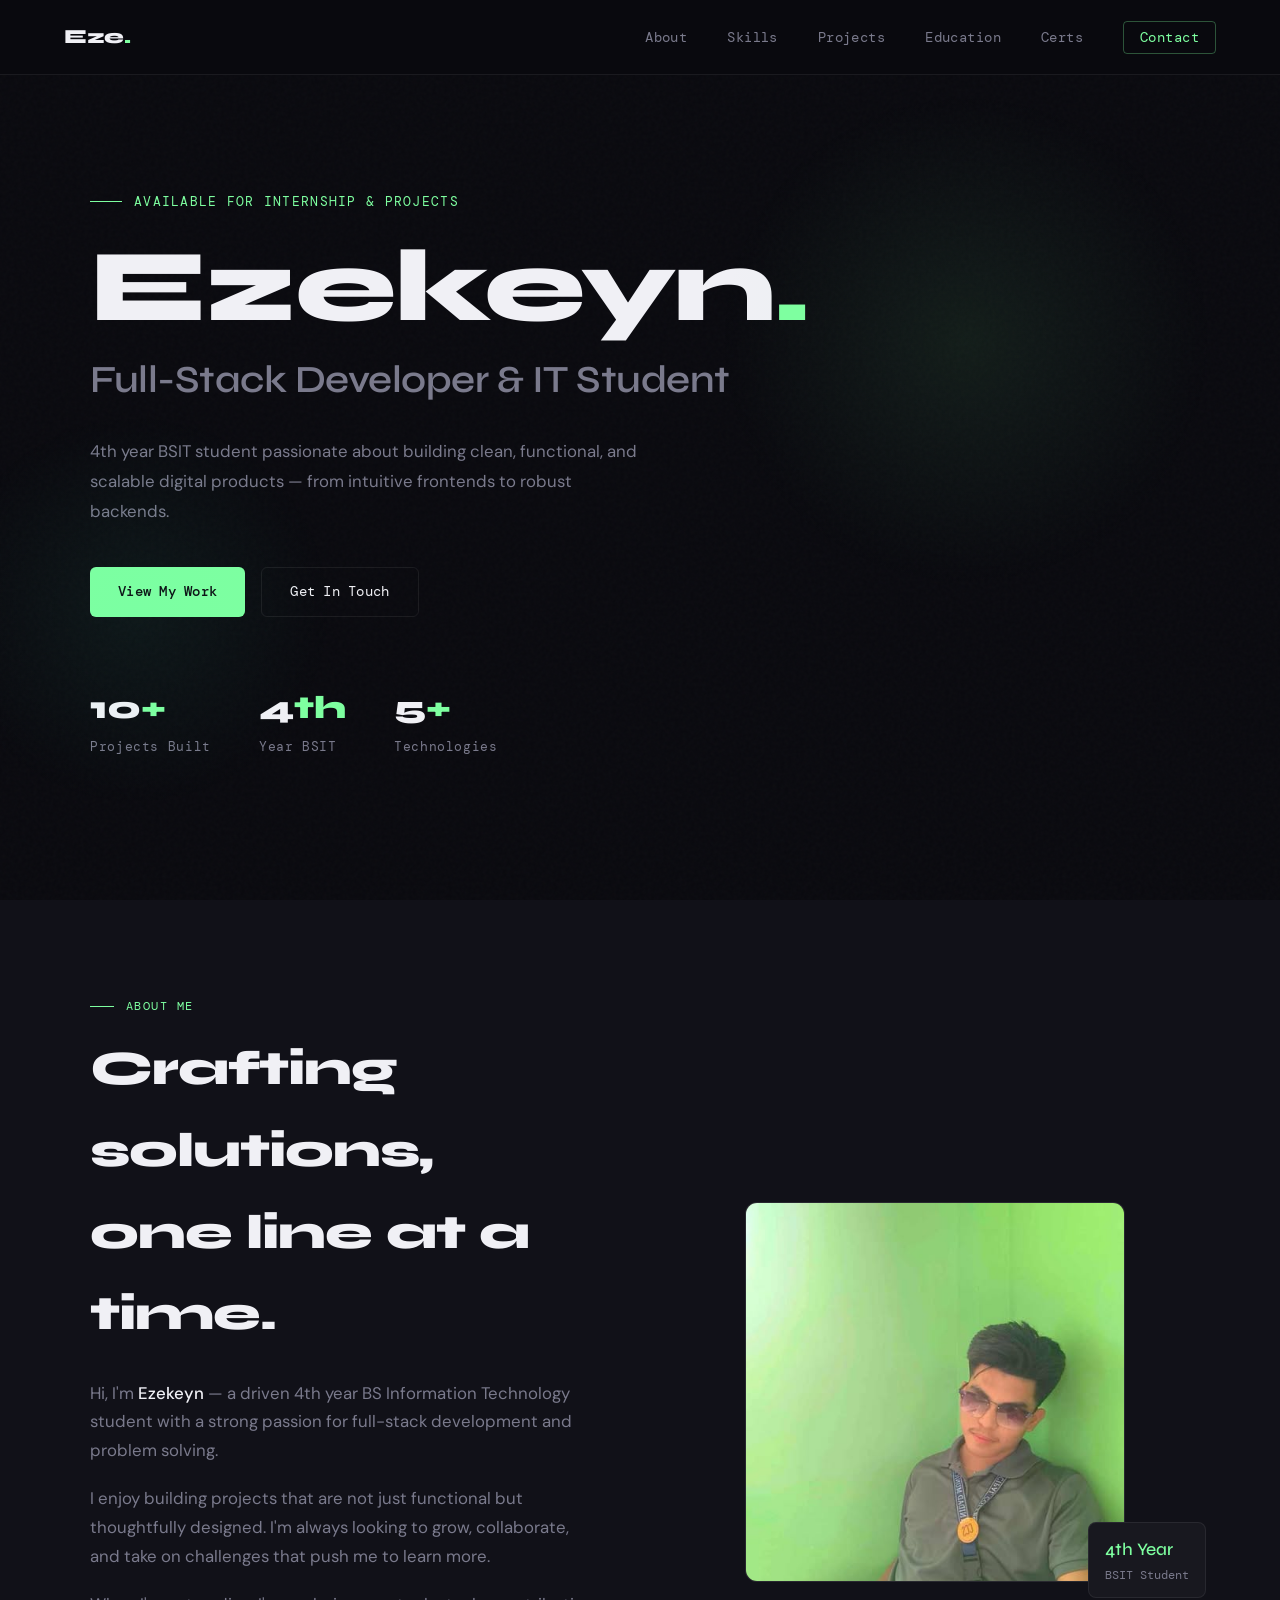
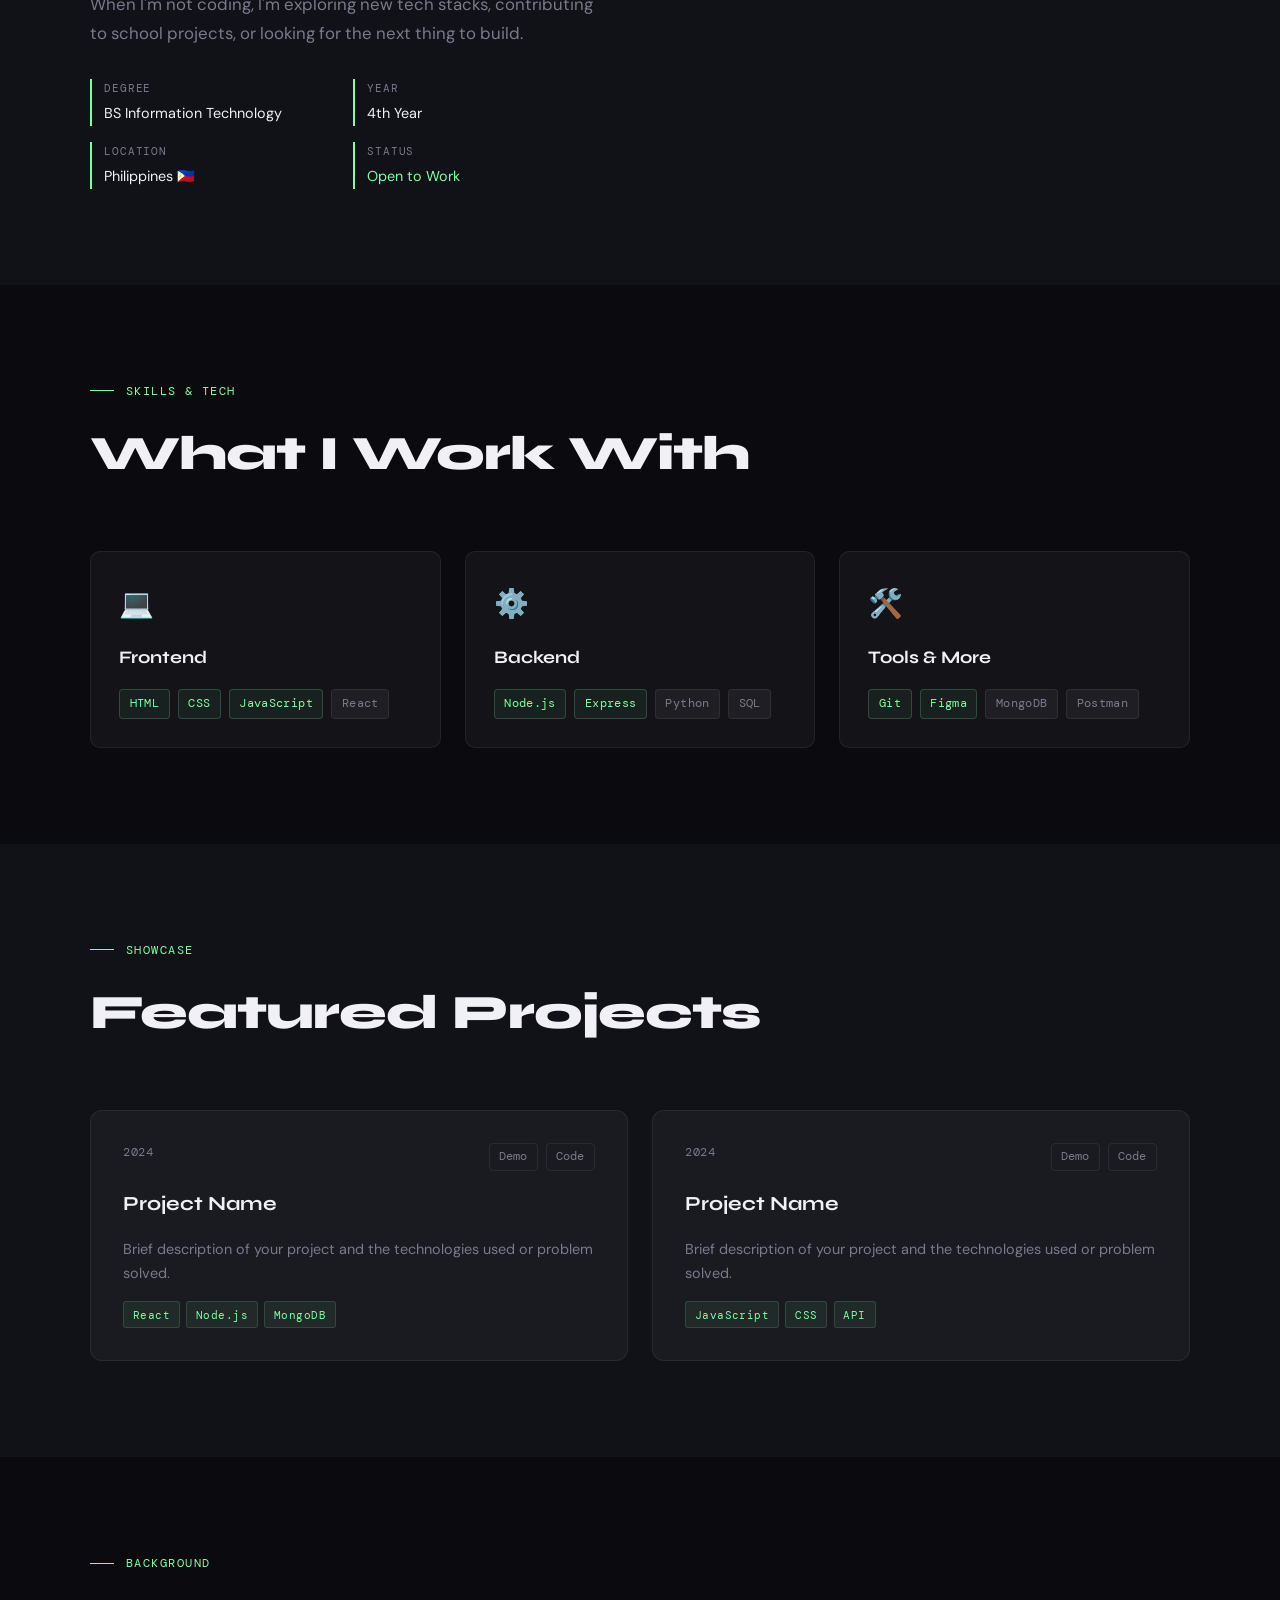
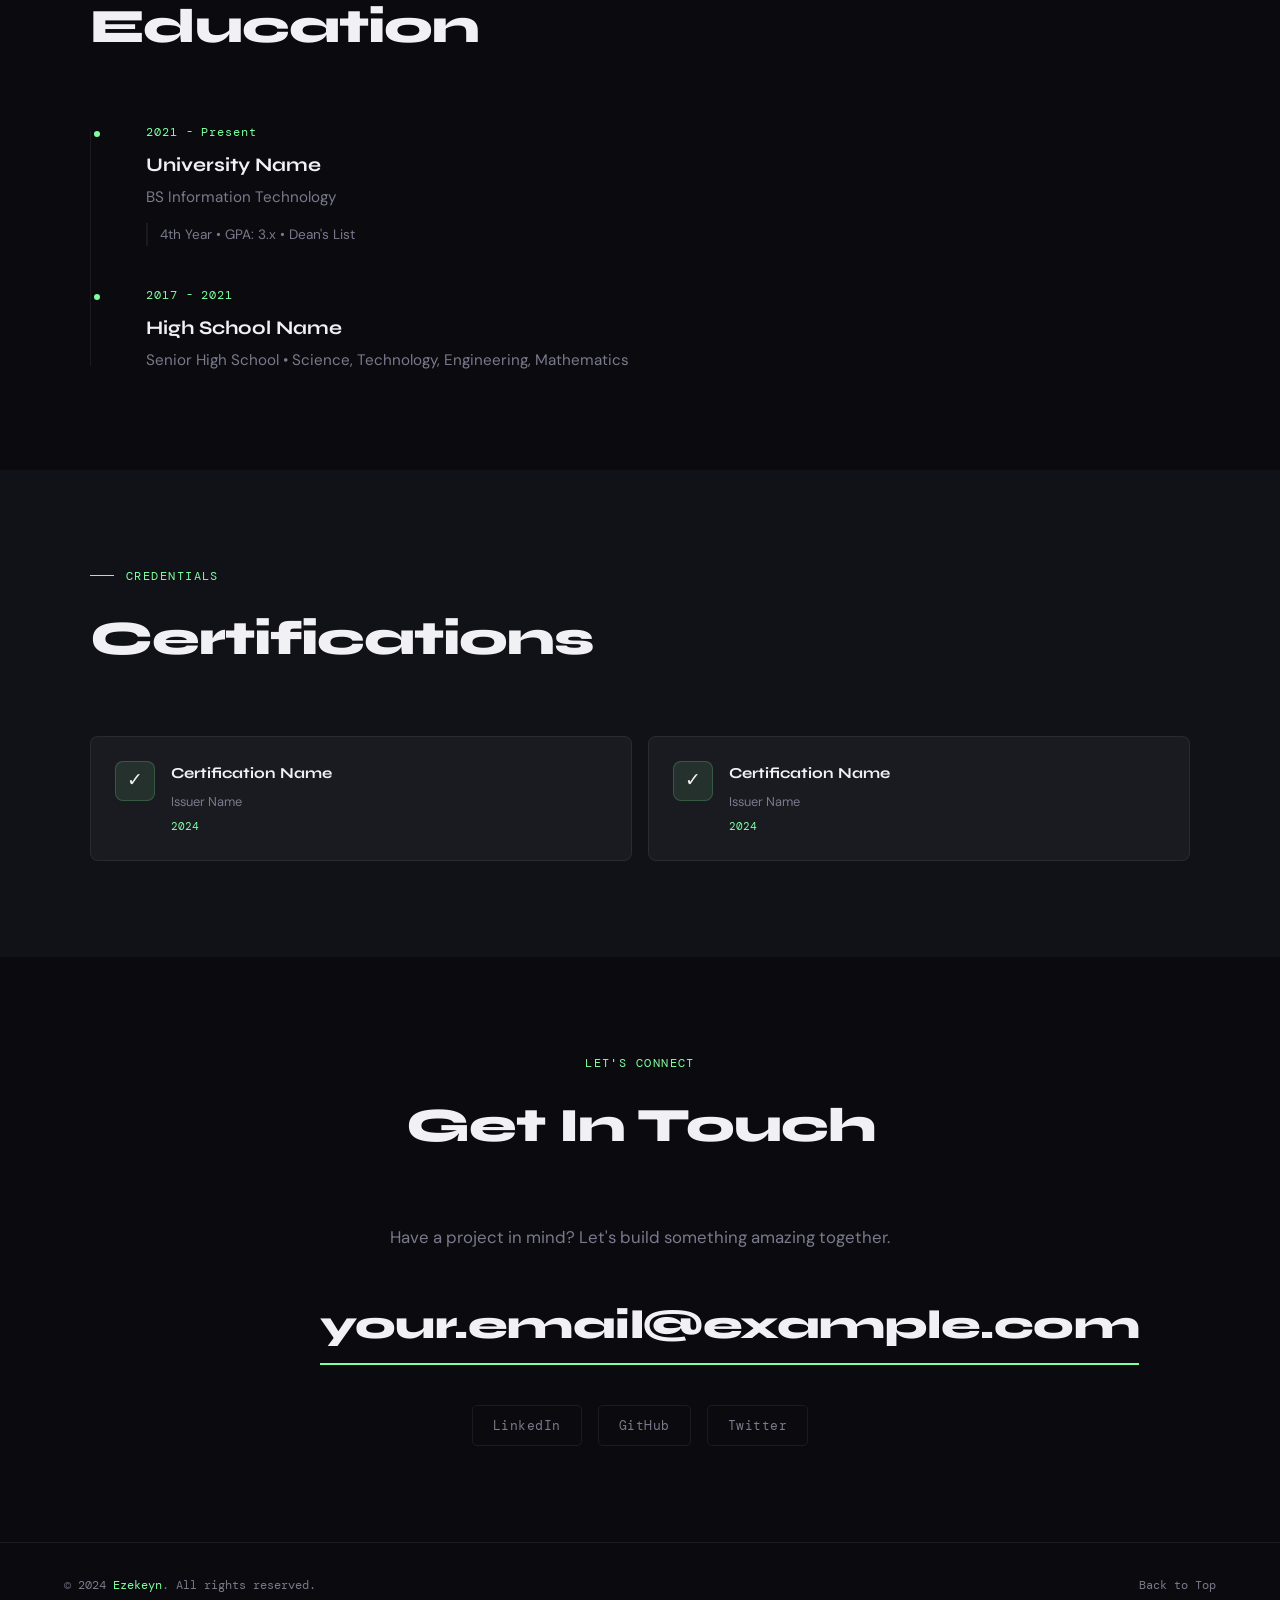
==== index.html @ 3db98e18 "try commit" ====
<!doctype html>
<html lang="en">
  <head>
    <meta charset="UTF-8" />
    <meta name="viewport" content="width=device-width, initial-scale=1.0" />
    <title>Ezekeyn | Full-Stack IT Student</title>
    <link rel="preconnect" href="https://fonts.googleapis.com" />
    <link
      href="https://fonts.googleapis.com/css2?family=Syne:wght@400;600;700;800&family=DM+Mono:wght@300;400;500&family=DM+Sans:wght@300;400;500&display=swap"
      rel="stylesheet"
    />
    <link rel="stylesheet" href="styles.css" />
  </head>
  <body>
    <!-- NAV -->
    <nav>
      <a href="#hero" class="nav-logo">Eze<span>.</span></a>
      <ul class="nav-links">
        <li><a href="#about">About</a></li>
        <li><a href="#skills">Skills</a></li>
        <li><a href="#projects">Projects</a></li>
        <li><a href="#education">Education</a></li>
        <li><a href="#certifications">Certs</a></li>
        <li><a href="#contact" class="nav-cta">Contact</a></li>
      </ul>
    </nav>

    <!-- HERO -->
    <section id="hero">
      <div class="hero-glow"></div>
      <div class="hero-glow2"></div>
      <div class="hero-inner">
        <div class="hero-tag">Available for Internship &amp; Projects</div>
        <h1 class="hero-name">Ezekeyn<span class="accent">.</span></h1>
        <div class="hero-title">Full-Stack Developer &amp; IT Student</div>
        <p class="hero-desc">
          4th year BSIT student passionate about building clean, functional, and
          scalable digital products — from intuitive frontends to robust
          backends.
        </p>
        <div class="hero-btns">
          <a href="#projects" class="btn-primary">View My Work</a>
          <a href="#contact" class="btn-secondary">Get In Touch</a>
        </div>
        <div class="hero-stats">
          <div class="stat-item">
            <div class="stat-num">10<span>+</span></div>
            <div class="stat-label">Projects Built</div>
          </div>
          <div class="stat-item">
            <div class="stat-num">4<span>th</span></div>
            <div class="stat-label">Year BSIT</div>
          </div>
          <div class="stat-item">
            <div class="stat-num">5<span>+</span></div>
            <div class="stat-label">Technologies</div>
          </div>
        </div>
      </div>
    </section>

    <!-- ABOUT -->
    <section id="about">
      <div class="section-inner">
        <div class="about-grid">
          <div class="about-text reveal">
            <div class="section-label">About Me</div>
            <h2 class="section-title" style="margin-bottom: 1.5rem">
              Crafting solutions,<br />one line at a time.
            </h2>
            <p>
              Hi, I'm <strong>Ezekeyn</strong> — a driven 4th year BS
              Information Technology student with a strong passion for
              full-stack development and problem solving.
            </p>
            <p>
              I enjoy building projects that are not just functional but
              thoughtfully designed. I'm always looking to grow, collaborate,
              and take on challenges that push me to learn more.
            </p>
            <p>
              When I'm not coding, I'm exploring new tech stacks, contributing
              to school projects, or looking for the next thing to build.
            </p>
            <div class="about-details">
              <div class="detail-item">
                <div class="detail-label">Degree</div>
                <div class="detail-val">BS Information Technology</div>
              </div>
              <div class="detail-item">
                <div class="detail-label">Year</div>
                <div class="detail-val">4th Year</div>
              </div>
              <div class="detail-item">
                <div class="detail-label">Location</div>
                <div class="detail-val">Philippines 🇵🇭</div>
              </div>
              <div class="detail-item">
                <div class="detail-label">Status</div>
                <div class="detail-val" style="color: var(--accent)">
                  Open to Work
                </div>
              </div>
            </div>
          </div>
          <div
            class="about-img-wrap reveal"
            style="display: flex; justify-content: center; position: relative"
          >
            <img
              src="lawis.jpg"
              data-hover="eze.jpg"
              alt="Ezekeyn - Full-Stack Developer"
              class="about-avatar"
            />
            <div class="about-badge">
              <span>4th Year</span>
              BSIT Student
            </div>
          </div>
        </div>
      </div>
    </section>

    <!-- SKILLS -->
    <section id="skills">
      <div class="section-inner">
        <div class="section-label">Skills &amp; Tech</div>
        <h2 class="section-title">What I Work With</h2>
        <div class="skills-grid">
          <div class="skill-card reveal">
            <div class="skill-card-icon">💻</div>
            <div class="skill-card-title">Frontend</div>
            <div class="skill-tags">
              <span class="skill-tag accent">HTML</span>
              <span class="skill-tag accent">CSS</span>
              <span class="skill-tag accent">JavaScript</span>
              <span class="skill-tag">React</span>
            </div>
          </div>
          <div class="skill-card reveal">
            <div class="skill-card-icon">⚙️</div>
            <div class="skill-card-title">Backend</div>
            <div class="skill-tags">
              <span class="skill-tag accent">Node.js</span>
              <span class="skill-tag accent">Express</span>
              <span class="skill-tag">Python</span>
              <span class="skill-tag">SQL</span>
            </div>
          </div>
          <div class="skill-card reveal">
            <div class="skill-card-icon">🛠️</div>
            <div class="skill-card-title">Tools &amp; More</div>
            <div class="skill-tags">
              <span class="skill-tag accent">Git</span>
              <span class="skill-tag accent">Figma</span>
              <span class="skill-tag">MongoDB</span>
              <span class="skill-tag">Postman</span>
            </div>
          </div>
        </div>
      </div>
    </section>

    <!-- PROJECTS -->
    <section id="projects">
      <div class="section-inner">
        <div class="section-label">Showcase</div>
        <h2 class="section-title">Featured Projects</h2>
        <div class="projects-grid">
          <div class="project-card reveal">
            <div class="project-meta">
              <div class="project-year">2024</div>
              <div class="project-links">
                <a href="#" class="project-link">Demo</a>
                <a href="#" class="project-link">Code</a>
              </div>
            </div>
            <div class="project-title">Project Name</div>
            <div class="project-desc">
              Brief description of your project and the technologies used or
              problem solved.
            </div>
            <div class="project-stack">
              <span class="stack-tag">React</span>
              <span class="stack-tag">Node.js</span>
              <span class="stack-tag">MongoDB</span>
            </div>
          </div>
          <div class="project-card reveal">
            <div class="project-meta">
              <div class="project-year">2024</div>
              <div class="project-links">
                <a href="#" class="project-link">Demo</a>
                <a href="#" class="project-link">Code</a>
              </div>
            </div>
            <div class="project-title">Project Name</div>
            <div class="project-desc">
              Brief description of your project and the technologies used or
              problem solved.
            </div>
            <div class="project-stack">
              <span class="stack-tag">JavaScript</span>
              <span class="stack-tag">CSS</span>
              <span class="stack-tag">API</span>
            </div>
          </div>
        </div>
      </div>
    </section>

    <!-- EDUCATION -->
    <section id="education">
      <div class="section-inner">
        <div class="section-label">Background</div>
        <h2 class="section-title">Education</h2>
        <div class="edu-timeline">
          <div class="edu-item reveal">
            <div class="edu-dot"></div>
            <div class="edu-year">2021 - Present</div>
            <div class="edu-school">University Name</div>
            <div class="edu-degree">BS Information Technology</div>
            <div class="edu-note">4th Year • GPA: 3.x • Dean's List</div>
          </div>
          <div class="edu-item reveal">
            <div class="edu-dot"></div>
            <div class="edu-year">2017 - 2021</div>
            <div class="edu-school">High School Name</div>
            <div class="edu-degree">
              Senior High School • Science, Technology, Engineering, Mathematics
            </div>
          </div>
        </div>
      </div>
    </section>

    <!-- CERTIFICATIONS -->
    <section id="certifications">
      <div class="section-inner">
        <div class="section-label">Credentials</div>
        <h2 class="section-title">Certifications</h2>
        <div class="certs-grid">
          <div class="cert-card reveal">
            <div class="cert-icon">✓</div>
            <div class="cert-info">
              <div class="cert-name">Certification Name</div>
              <div class="cert-issuer">Issuer Name</div>
              <div class="cert-date">2024</div>
            </div>
          </div>
          <div class="cert-card reveal">
            <div class="cert-icon">✓</div>
            <div class="cert-info">
              <div class="cert-name">Certification Name</div>
              <div class="cert-issuer">Issuer Name</div>
              <div class="cert-date">2024</div>
            </div>
          </div>
        </div>
      </div>
    </section>

    <!-- CONTACT -->
    <section id="contact">
      <div class="contact-inner">
        <div class="section-label">Let's Connect</div>
        <h2 class="section-title">Get In Touch</h2>
        <p class="contact-tagline">
          Have a project in mind? Let's build something amazing together.
        </p>
        <a href="mailto:your.email@example.com" class="contact-email"
          >your.email@example.com</a
        >
        <div class="social-links">
          <a href="#" class="social-link">LinkedIn</a>
          <a href="#" class="social-link">GitHub</a>
          <a href="#" class="social-link">Twitter</a>
        </div>
      </div>
    </section>

    <!-- FOOTER -->
    <footer>
      <div class="footer-copy">
        © 2024 <span>Ezekeyn</span>. All rights reserved.
      </div>
      <a href="#hero" class="back-top">Back to Top</a>
    </footer>

    <script src="script.js"></script>
  </body>
</html>
---- styles.css ----
*,
*::before,
*::after {
  box-sizing: border-box;
  margin: 0;
  padding: 0;
}

:root {
  --bg: #0a0a0f;
  --bg2: #111118;
  --bg3: #18181f;
  --accent: #7effa0;
  --accent2: #4dffc3;
  --text: #f0f0f5;
  --muted: #7a7a8c;
  --border: rgba(255, 255, 255, 0.07);
  --card: rgba(255, 255, 255, 0.04);
  --font-head: "Syne", sans-serif;
  --font-body: "DM Sans", sans-serif;
  --font-mono: "DM Mono", monospace;
}

html {
  scroll-behavior: smooth;
}

body {
  background: var(--bg);
  color: var(--text);
  font-family: var(--font-body);
  font-size: 16px;
  line-height: 1.7;
  overflow-x: hidden;
}

/* ── NOISE OVERLAY ── */
body::before {
  content: "";
  position: fixed;
  inset: 0;
  background-image: url("data:image/svg+xml,%3Csvg viewBox='0 0 256 256' xmlns='http://www.w3.org/2000/svg'%3E%3Cfilter id='n'%3E%3CfeTurbulence type='fractalNoise' baseFrequency='0.9' numOctaves='4' stitchTiles='stitch'/%3E%3C/filter%3E%3Crect width='100%25' height='100%25' filter='url(%23n)' opacity='1'/%3E%3C/svg%3E");
  opacity: 0.025;
  pointer-events: none;
  z-index: 0;
}

/* ── NAV ── */
nav {
  position: fixed;
  top: 0;
  left: 0;
  right: 0;
  z-index: 100;
  display: flex;
  justify-content: space-between;
  align-items: center;
  padding: 1.25rem 4rem;
  background: rgba(10, 10, 15, 0.85);
  backdrop-filter: blur(16px);
  border-bottom: 1px solid var(--border);
}

.nav-logo {
  font-family: var(--font-head);
  font-size: 1.25rem;
  font-weight: 800;
  letter-spacing: -0.5px;
  color: var(--text);
  text-decoration: none;
}

.nav-logo span {
  color: var(--accent);
}

.nav-links {
  display: flex;
  gap: 2.5rem;
  list-style: none;
}

.nav-links a {
  color: var(--muted);
  text-decoration: none;
  font-size: 0.875rem;
  font-family: var(--font-mono);
  letter-spacing: 0.03em;
  transition: color 0.2s;
}

.nav-links a:hover {
  color: var(--accent);
}

.nav-cta {
  font-family: var(--font-mono);
  font-size: 0.8rem;
  color: var(--accent) !important;
  border: 1px solid rgba(126, 255, 160, 0.3);
  padding: 0.4rem 1rem;
  border-radius: 4px;
  transition:
    background 0.2s,
    color 0.2s !important;
}

.nav-cta:hover {
  background: rgba(126, 255, 160, 0.1) !important;
  color: var(--accent) !important;
}

/* ── HERO ── */
#hero {
  min-height: 100vh;
  display: flex;
  align-items: center;
  padding: 7rem 4rem 4rem;
  position: relative;
}

.hero-glow {
  position: absolute;
  top: 10%;
  right: 5%;
  width: 500px;
  height: 500px;
  background: radial-gradient(
    circle,
    rgba(126, 255, 160, 0.08) 0%,
    transparent 70%
  );
  pointer-events: none;
}

.hero-glow2 {
  position: absolute;
  bottom: 10%;
  left: -5%;
  width: 400px;
  height: 400px;
  background: radial-gradient(
    circle,
    rgba(77, 255, 195, 0.06) 0%,
    transparent 70%
  );
  pointer-events: none;
}

.hero-inner {
  max-width: 1100px;
  margin: 0 auto;
  width: 100%;
}

.hero-tag {
  font-family: var(--font-mono);
  font-size: 0.8rem;
  color: var(--accent);
  letter-spacing: 0.1em;
  text-transform: uppercase;
  margin-bottom: 1.5rem;
  display: flex;
  align-items: center;
  gap: 0.75rem;
}

.hero-tag::before {
  content: "";
  display: inline-block;
  width: 32px;
  height: 1px;
  background: var(--accent);
}

.hero-name {
  font-family: var(--font-head);
  font-size: clamp(3.5rem, 8vw, 7rem);
  font-weight: 800;
  line-height: 1;
  letter-spacing: -2px;
  margin-bottom: 0.5rem;
  color: var(--text);
}

.hero-name .accent {
  color: var(--accent);
}

.hero-title {
  font-family: var(--font-head);
  font-size: clamp(1.5rem, 3vw, 2.5rem);
  font-weight: 600;
  color: var(--muted);
  letter-spacing: -0.5px;
  margin-bottom: 1.5rem;
}

.hero-desc {
  max-width: 560px;
  color: var(--muted);
  font-size: 1.05rem;
  margin-bottom: 2.5rem;
  line-height: 1.8;
}

.hero-btns {
  display: flex;
  gap: 1rem;
  flex-wrap: wrap;
}

.btn-primary {
  display: inline-flex;
  align-items: center;
  gap: 0.5rem;
  background: var(--accent);
  color: #0a0a0f;
  padding: 0.8rem 1.75rem;
  border-radius: 6px;
  font-family: var(--font-mono);
  font-size: 0.85rem;
  font-weight: 500;
  text-decoration: none;
  letter-spacing: 0.02em;
  transition:
    opacity 0.2s,
    transform 0.2s;
  cursor: pointer;
  border: none;
}

.btn-primary:hover {
  opacity: 0.85;
  transform: translateY(-2px);
}

.btn-secondary {
  display: inline-flex;
  align-items: center;
  gap: 0.5rem;
  background: transparent;
  color: var(--text);
  padding: 0.8rem 1.75rem;
  border-radius: 6px;
  border: 1px solid var(--border);
  font-family: var(--font-mono);
  font-size: 0.85rem;
  text-decoration: none;
  letter-spacing: 0.02em;
  transition:
    border-color 0.2s,
    transform 0.2s;
  cursor: pointer;
}

.btn-secondary:hover {
  border-color: rgba(255, 255, 255, 0.2);
  transform: translateY(-2px);
}

.hero-stats {
  margin-top: 4rem;
  display: flex;
  gap: 3rem;
  flex-wrap: wrap;
}

.stat-item {
}

.stat-num {
  font-family: var(--font-head);
  font-size: 2rem;
  font-weight: 800;
  color: var(--text);
}

.stat-num span {
  color: var(--accent);
}

.stat-label {
  font-size: 0.8rem;
  color: var(--muted);
  font-family: var(--font-mono);
  letter-spacing: 0.05em;
}

/* ── SECTION COMMONS ── */
section {
  padding: 6rem 4rem;
  position: relative;
  z-index: 1;
}

.section-inner {
  max-width: 1100px;
  margin: 0 auto;
}

.section-label {
  font-family: var(--font-mono);
  font-size: 0.75rem;
  color: var(--accent);
  letter-spacing: 0.12em;
  text-transform: uppercase;
  margin-bottom: 0.75rem;
  display: flex;
  align-items: center;
  gap: 0.75rem;
}

.section-label::before {
  content: "";
  width: 24px;
  height: 1px;
  background: var(--accent);
}

.section-title {
  font-family: var(--font-head);
  font-size: clamp(2rem, 4vw, 3rem);
  font-weight: 800;
  letter-spacing: -1px;
  margin-bottom: 3.5rem;
  color: var(--text);
}

/* ── ABOUT ── */
#about {
  background: var(--bg2);
}

.about-grid {
  display: grid;
  grid-template-columns: 1fr 1fr;
  gap: 5rem;
  align-items: center;
}

.about-text p {
  color: var(--muted);
  margin-bottom: 1.25rem;
  font-size: 1.05rem;
}

.about-text p strong {
  color: var(--text);
  font-weight: 500;
}

.about-details {
  display: grid;
  grid-template-columns: 1fr 1fr;
  gap: 1rem;
  margin-top: 2rem;
}

.detail-item {
  border-left: 2px solid var(--accent);
  padding-left: 0.75rem;
}

.detail-label {
  font-family: var(--font-mono);
  font-size: 0.7rem;
  color: var(--muted);
  letter-spacing: 0.08em;
  text-transform: uppercase;
}

.detail-val {
  font-size: 0.9rem;
  color: var(--text);
  margin-top: 0.2rem;
}

.about-img-wrap {
  position: relative;
}

.about-avatar {
  width: 100%;
  max-width: 380px;
  aspect-ratio: 1;
  border-radius: 12px;
  background: var(--bg3);
  border: 1px solid var(--border);
  display: flex;
  align-items: center;
  justify-content: center;
  font-family: var(--font-head);
  font-size: 6rem;
  font-weight: 800;
  color: var(--accent);
  position: relative;
  overflow: hidden;
  object-fit: cover;
  cursor: pointer;
  transition:
    transform 0.3s ease,
    filter 0.3s ease;
}

.about-avatar:hover {
  transform: scale(1.02);
  filter: brightness(1.05);
}

.about-avatar::before {
  content: "";
  position: absolute;
  inset: 0;
  background: linear-gradient(
    135deg,
    rgba(126, 255, 160, 0.07) 0%,
    transparent 60%
  );
  pointer-events: none;
}

.about-badge {
  position: absolute;
  bottom: -1rem;
  right: -1rem;
  background: var(--bg3);
  border: 1px solid var(--border);
  border-radius: 8px;
  padding: 0.75rem 1rem;
  font-family: var(--font-mono);
  font-size: 0.75rem;
  color: var(--muted);
}

.about-badge span {
  display: block;
  font-size: 1.1rem;
  font-weight: 500;
  color: var(--accent);
  font-family: var(--font-head);
}

/* ── SKILLS ── */
#skills {
  background: var(--bg);
}

.skills-grid {
  display: grid;
  grid-template-columns: repeat(auto-fit, minmax(280px, 1fr));
  gap: 1.5rem;
}

.skill-card {
  background: var(--card);
  border: 1px solid var(--border);
  border-radius: 10px;
  padding: 1.75rem;
  transition:
    border-color 0.25s,
    transform 0.25s;
}

.skill-card:hover {
  border-color: rgba(126, 255, 160, 0.25);
  transform: translateY(-4px);
}

.skill-card-icon {
  font-size: 1.75rem;
  margin-bottom: 1rem;
}

.skill-card-title {
  font-family: var(--font-head);
  font-size: 1.1rem;
  font-weight: 700;
  color: var(--text);
  margin-bottom: 1rem;
}

.skill-tags {
  display: flex;
  flex-wrap: wrap;
  gap: 0.5rem;
}

.skill-tag {
  font-family: var(--font-mono);
  font-size: 0.72rem;
  color: var(--muted);
  background: rgba(255, 255, 255, 0.05);
  border: 1px solid var(--border);
  padding: 0.25rem 0.6rem;
  border-radius: 4px;
  letter-spacing: 0.03em;
}

.skill-tag.accent {
  color: var(--accent);
  border-color: rgba(126, 255, 160, 0.2);
  background: rgba(126, 255, 160, 0.06);
}

/* ── PROJECTS ── */
#projects {
  background: var(--bg2);
}

.projects-grid {
  display: grid;
  grid-template-columns: repeat(auto-fit, minmax(320px, 1fr));
  gap: 1.5rem;
}

.project-card {
  background: var(--card);
  border: 1px solid var(--border);
  border-radius: 12px;
  padding: 2rem;
  display: flex;
  flex-direction: column;
  gap: 1rem;
  transition:
    border-color 0.25s,
    transform 0.25s;
  position: relative;
  overflow: hidden;
}

.project-card::before {
  content: "";
  position: absolute;
  top: 0;
  left: 0;
  right: 0;
  height: 2px;
  background: linear-gradient(90deg, var(--accent), var(--accent2));
  transform: scaleX(0);
  transform-origin: left;
  transition: transform 0.3s;
}

.project-card:hover::before {
  transform: scaleX(1);
}

.project-card:hover {
  border-color: rgba(126, 255, 160, 0.2);
  transform: translateY(-4px);
}

.project-meta {
  display: flex;
  justify-content: space-between;
  align-items: flex-start;
  flex-wrap: wrap;
  gap: 1rem;
}

.project-year {
  font-family: var(--font-mono);
  font-size: 0.72rem;
  color: var(--muted);
  letter-spacing: 0.06em;
}

.project-links {
  display: flex;
  gap: 0.5rem;
  flex-wrap: wrap;
}

.project-link {
  font-family: var(--font-mono);
  font-size: 0.72rem;
  color: var(--muted);
  text-decoration: none;
  border: 1px solid var(--border);
  padding: 0.2rem 0.6rem;
  border-radius: 4px;
  transition:
    color 0.2s,
    border-color 0.2s;
}

.project-link:hover {
  color: var(--accent);
  border-color: rgba(126, 255, 160, 0.3);
}

.project-title {
  font-family: var(--font-head);
  font-size: 1.25rem;
  font-weight: 700;
  color: var(--text);
}

.project-desc {
  font-size: 0.9rem;
  color: var(--muted);
  line-height: 1.7;
  flex: 1;
}

.project-stack {
  display: flex;
  flex-wrap: wrap;
  gap: 0.4rem;
}

.stack-tag {
  font-family: var(--font-mono);
  font-size: 0.68rem;
  color: var(--accent);
  background: rgba(126, 255, 160, 0.07);
  border: 1px solid rgba(126, 255, 160, 0.15);
  padding: 0.2rem 0.55rem;
  border-radius: 3px;
  letter-spacing: 0.04em;
}

/* ── EDUCATION ── */
#education {
  background: var(--bg);
}

.edu-timeline {
  display: flex;
  flex-direction: column;
  gap: 0;
  position: relative;
  padding-left: 2rem;
}

.edu-timeline::before {
  content: "";
  position: absolute;
  left: 0;
  top: 8px;
  bottom: 8px;
  width: 1px;
  background: var(--border);
}

.edu-item {
  position: relative;
  padding-bottom: 2.5rem;
  padding-left: 1.5rem;
}

.edu-item:last-child {
  padding-bottom: 0;
}

.edu-dot {
  position: absolute;
  left: -1.85rem;
  top: 6px;
  width: 10px;
  height: 10px;
  border-radius: 50%;
  background: var(--accent);
  border: 2px solid var(--bg);
}

.edu-dot.muted {
  background: var(--muted);
}

.edu-year {
  font-family: var(--font-mono);
  font-size: 0.72rem;
  color: var(--accent);
  letter-spacing: 0.08em;
  margin-bottom: 0.4rem;
}

.edu-school {
  font-family: var(--font-head);
  font-size: 1.2rem;
  font-weight: 700;
  color: var(--text);
}

.edu-degree {
  font-size: 0.95rem;
  color: var(--muted);
  margin-top: 0.2rem;
}

.edu-note {
  margin-top: 0.75rem;
  font-size: 0.85rem;
  color: var(--muted);
  border-left: 2px solid var(--border);
  padding-left: 0.75rem;
}

/* ── CERTIFICATIONS ── */
#certifications {
  background: var(--bg2);
}

.certs-grid {
  display: grid;
  grid-template-columns: repeat(auto-fit, minmax(260px, 1fr));
  gap: 1rem;
}

.cert-card {
  background: var(--card);
  border: 1px solid var(--border);
  border-radius: 8px;
  padding: 1.5rem;
  display: flex;
  align-items: flex-start;
  gap: 1rem;
  transition:
    border-color 0.25s,
    transform 0.25s;
}

.cert-card:hover {
  border-color: rgba(126, 255, 160, 0.25);
  transform: translateY(-3px);
}

.cert-icon {
  width: 40px;
  height: 40px;
  border-radius: 8px;
  background: rgba(126, 255, 160, 0.1);
  border: 1px solid rgba(126, 255, 160, 0.2);
  display: flex;
  align-items: center;
  justify-content: center;
  font-size: 1.2rem;
  flex-shrink: 0;
}

.cert-info {
  flex: 1;
}

.cert-name {
  font-family: var(--font-head);
  font-size: 0.95rem;
  font-weight: 700;
  color: var(--text);
  margin-bottom: 0.25rem;
}

.cert-issuer {
  font-size: 0.8rem;
  color: var(--muted);
}

.cert-date {
  font-family: var(--font-mono);
  font-size: 0.68rem;
  color: var(--accent);
  margin-top: 0.3rem;
}

/* ── CONTACT ── */
#contact {
  background: var(--bg);
  text-align: center;
}

.contact-inner {
  max-width: 640px;
  margin: 0 auto;
}

.contact-inner .section-label {
  justify-content: center;
}

.contact-inner .section-label::before {
  display: none;
}

.contact-tagline {
  font-size: 1.05rem;
  color: var(--muted);
  margin-bottom: 2.5rem;
}

.contact-email {
  font-family: var(--font-head);
  font-size: clamp(1.5rem, 4vw, 2.5rem);
  font-weight: 800;
  color: var(--text);
  text-decoration: none;
  letter-spacing: -0.5px;
  border-bottom: 2px solid var(--accent);
  padding-bottom: 0.25rem;
  transition: color 0.2s;
  display: inline-block;
  margin-bottom: 2.5rem;
}

.contact-email:hover {
  color: var(--accent);
}

.social-links {
  display: flex;
  gap: 1rem;
  justify-content: center;
  flex-wrap: wrap;
}

.social-link {
  font-family: var(--font-mono);
  font-size: 0.8rem;
  color: var(--muted);
  text-decoration: none;
  border: 1px solid var(--border);
  padding: 0.55rem 1.25rem;
  border-radius: 5px;
  letter-spacing: 0.04em;
  transition:
    color 0.2s,
    border-color 0.2s;
}

.social-link:hover {
  color: var(--accent);
  border-color: rgba(126, 255, 160, 0.3);
}

/* ── FOOTER ── */
footer {
  background: var(--bg);
  border-top: 1px solid var(--border);
  padding: 2rem 4rem;
  display: flex;
  justify-content: space-between;
  align-items: center;
  position: relative;
  z-index: 1;
}

.footer-copy {
  font-family: var(--font-mono);
  font-size: 0.75rem;
  color: var(--muted);
}

.footer-copy span {
  color: var(--accent);
}

.back-top {
  font-family: var(--font-mono);
  font-size: 0.75rem;
  color: var(--muted);
  text-decoration: none;
  transition: color 0.2s;
}

.back-top:hover {
  color: var(--accent);
}

/* ── SCROLL ANIMATIONS ── */
.reveal {
  opacity: 0;
  transform: translateY(24px);
  transition:
    opacity 0.6s ease,
    transform 0.6s ease;
}

.reveal.visible {
  opacity: 1;
  transform: translateY(0);
}

/* ── CURSOR DOT ── */
.cursor {
  display: inline-block;
  width: 3px;
  height: 1em;
  background: var(--accent);
  margin-left: 2px;
  animation: blink 1s step-end infinite;
  vertical-align: text-bottom;
}

@keyframes blink {
  50% {
    opacity: 0;
  }
}

/* ── RESPONSIVE - TABLET ── */
@media (max-width: 1024px) {
  nav {
    padding: 1rem 2rem;
  }

  section {
    padding: 5rem 2rem;
  }

  #hero {
    padding: 6rem 2rem 3rem;
  }

  .about-details {
    grid-template-columns: 1fr;
  }

  .hero-stats {
    gap: 2rem;
  }
}

/* ── RESPONSIVE - MOBILE ── */
@media (max-width: 768px) {
  :root {
    font-size: 15px;
  }

  /* Navigation */
  nav {
    padding: 1rem 1.5rem;
    gap: 1rem;
  }

  .nav-logo {
    font-size: 1rem;
  }

  .nav-links {
    display: none;
  }

  .nav-cta {
    font-size: 0.7rem;
    padding: 0.35rem 0.85rem;
  }

  /* Hero Section */
  #hero {
    padding: 5.5rem 1.5rem 2rem;
    min-height: auto;
  }

  .hero-tag {
    font-size: 0.7rem;
  }

  .hero-tag::before {
    width: 24px;
  }

  .hero-name {
    font-size: clamp(2rem, 6vw, 3.5rem);
  }

  .hero-title {
    font-size: clamp(1.1rem, 2.5vw, 1.8rem);
  }

  .hero-desc {
    font-size: 0.95rem;
    max-width: 100%;
  }

  .hero-stats {
    gap: 1.5rem;
    flex-wrap: wrap;
  }

  .stat-num {
    font-size: 1.5rem;
  }

  /* Sections */
  section {
    padding: 3.5rem 1.5rem;
  }

  .section-label {
    font-size: 0.65rem;
  }

  .section-title {
    font-size: clamp(1.4rem, 3vw, 2rem);
    margin-bottom: 2rem;
  }

  /* About */
  .about-grid {
    grid-template-columns: 1fr;
    gap: 2rem;
  }

  .about-text p {
    font-size: 0.95rem;
  }

  .about-avatar {
    max-width: 100%;
    min-height: 280px;
  }

  .about-badge {
    bottom: 0.5rem;
    right: 0.5rem;
  }

  .about-details {
    grid-template-columns: 1fr;
    gap: 1rem;
  }

  /* Buttons */
  .btn-primary,
  .btn-secondary {
    padding: 0.7rem 1.3rem;
    font-size: 0.8rem;
  }

  /* Cards */
  .skill-card,
  .project-card,
  .cert-card {
    padding: 1.25rem;
  }

  .skill-card-title {
    font-size: 1rem;
  }

  .project-title {
    font-size: 1.1rem;
  }

  /* Skills Grid */
  .skills-grid {
    grid-template-columns: repeat(auto-fit, minmax(250px, 1fr));
    gap: 1rem;
  }

  /* Projects Grid */
  .projects-grid {
    grid-template-columns: 1fr;
    gap: 1.25rem;
  }

  .project-meta {
    flex-direction: column;
    align-items: flex-start;
  }

  /* Certificates Grid */
  .certs-grid {
    grid-template-columns: 1fr;
  }

  /* Education */
  .edu-timeline {
    padding-left: 1.25rem;
  }

  .edu-item {
    padding-bottom: 2rem;
    padding-left: 1.25rem;
  }

  .edu-dot {
    left: -1.56rem;
  }

  /* Contact */
  .contact-email {
    font-size: clamp(1.2rem, 3vw, 1.8rem);
  }

  .social-links {
    gap: 0.75rem;
  }

  .social-link {
    padding: 0.45rem 1rem;
    font-size: 0.7rem;
  }

  /* Footer */
  footer {
    padding: 1.5rem 1.5rem;
    flex-direction: column;
    gap: 0.75rem;
    text-align: center;
  }

  .back-top {
    margin-top: 0.5rem;
  }

  /* Hide glows on mobile */
  .hero-glow,
  .hero-glow2 {
    opacity: 0.5;
  }
}

/* ── RESPONSIVE - SMALL MOBILE ── */
@media (max-width: 480px) {
  :root {
    font-size: 14px;
  }

  nav {
    padding: 0.75rem 1rem;
  }

  .nav-logo {
    font-size: 0.9rem;
  }

  #hero {
    padding: 4.5rem 1rem 1.5rem;
  }

  .hero-name {
    font-size: clamp(1.5rem, 5vw, 2.5rem);
  }

  .hero-title {
    font-size: clamp(0.9rem, 2vw, 1.3rem);
  }

  section {
    padding: 2.5rem 1rem;
  }

  .section-title {
    font-size: clamp(1.2rem, 2.5vw, 1.6rem);
    margin-bottom: 1.5rem;
  }

  .about-avatar {
    min-height: 220px;
  }

  .skills-grid {
    grid-template-columns: 1fr;
  }

  .skill-card-title {
    font-size: 0.95rem;
  }

  .hero-stats {
    gap: 1rem;
    flex-direction: column;
  }

  .stat-num {
    font-size: 1.25rem;
  }

  .btn-primary,
  .btn-secondary {
    padding: 0.6rem 1.1rem;
    font-size: 0.75rem;
    width: 100%;
    justify-content: center;
  }

  .contact-email {
    font-size: clamp(1rem, 2.5vw, 1.4rem);
  }

  .social-link {
    flex: 1;
    min-width: 100px;
  }
}
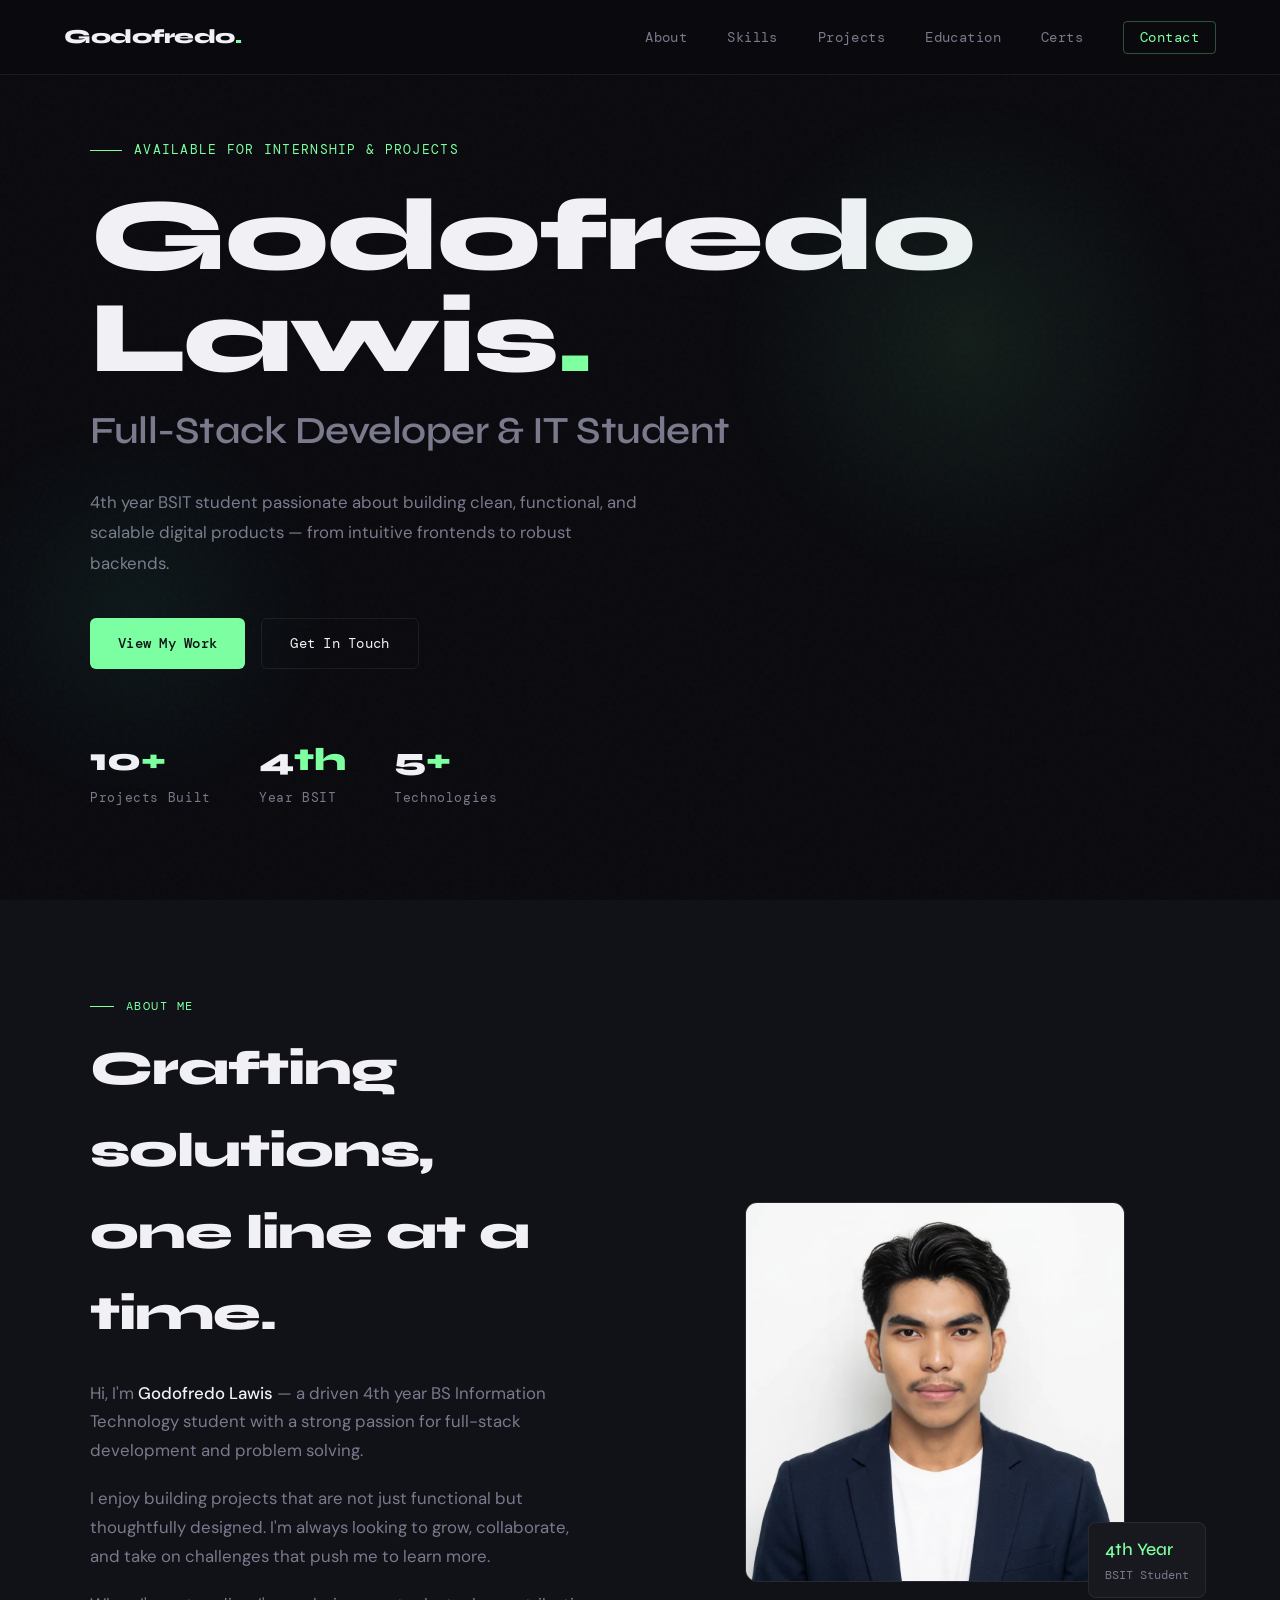
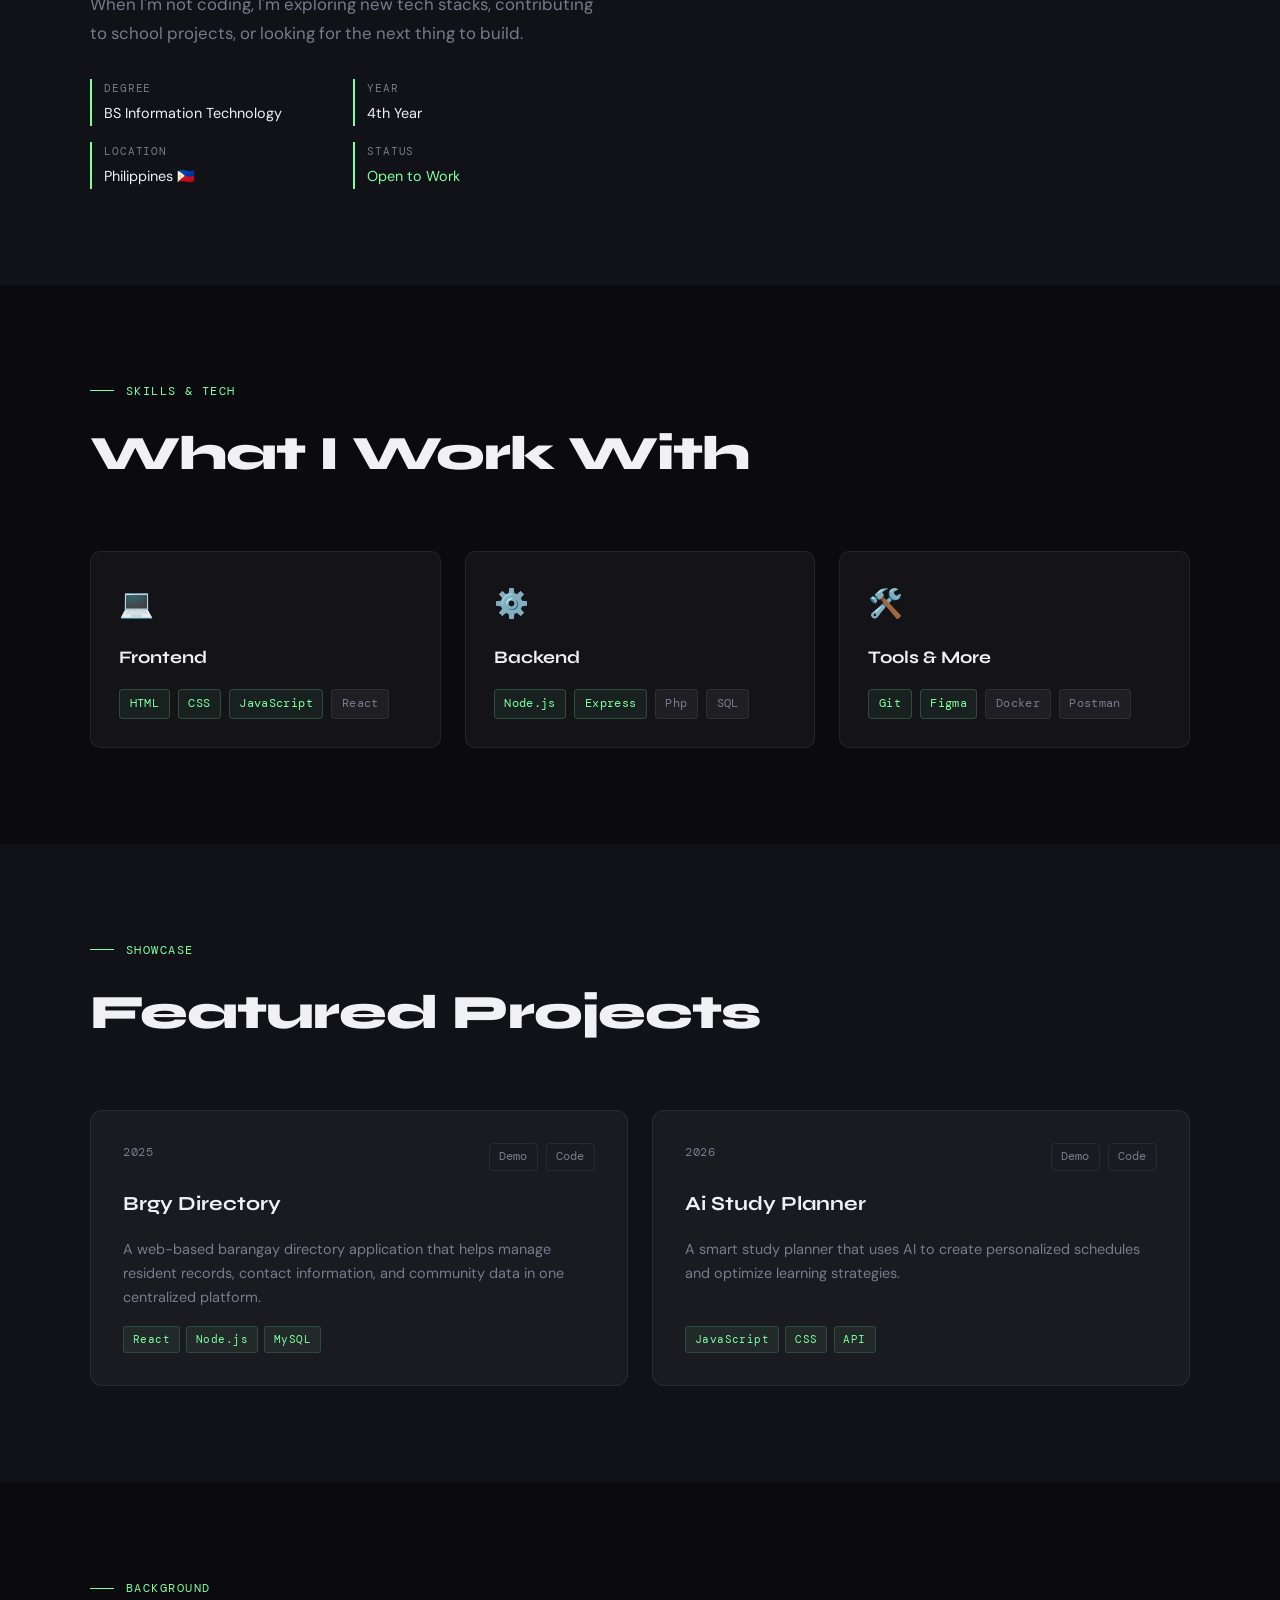
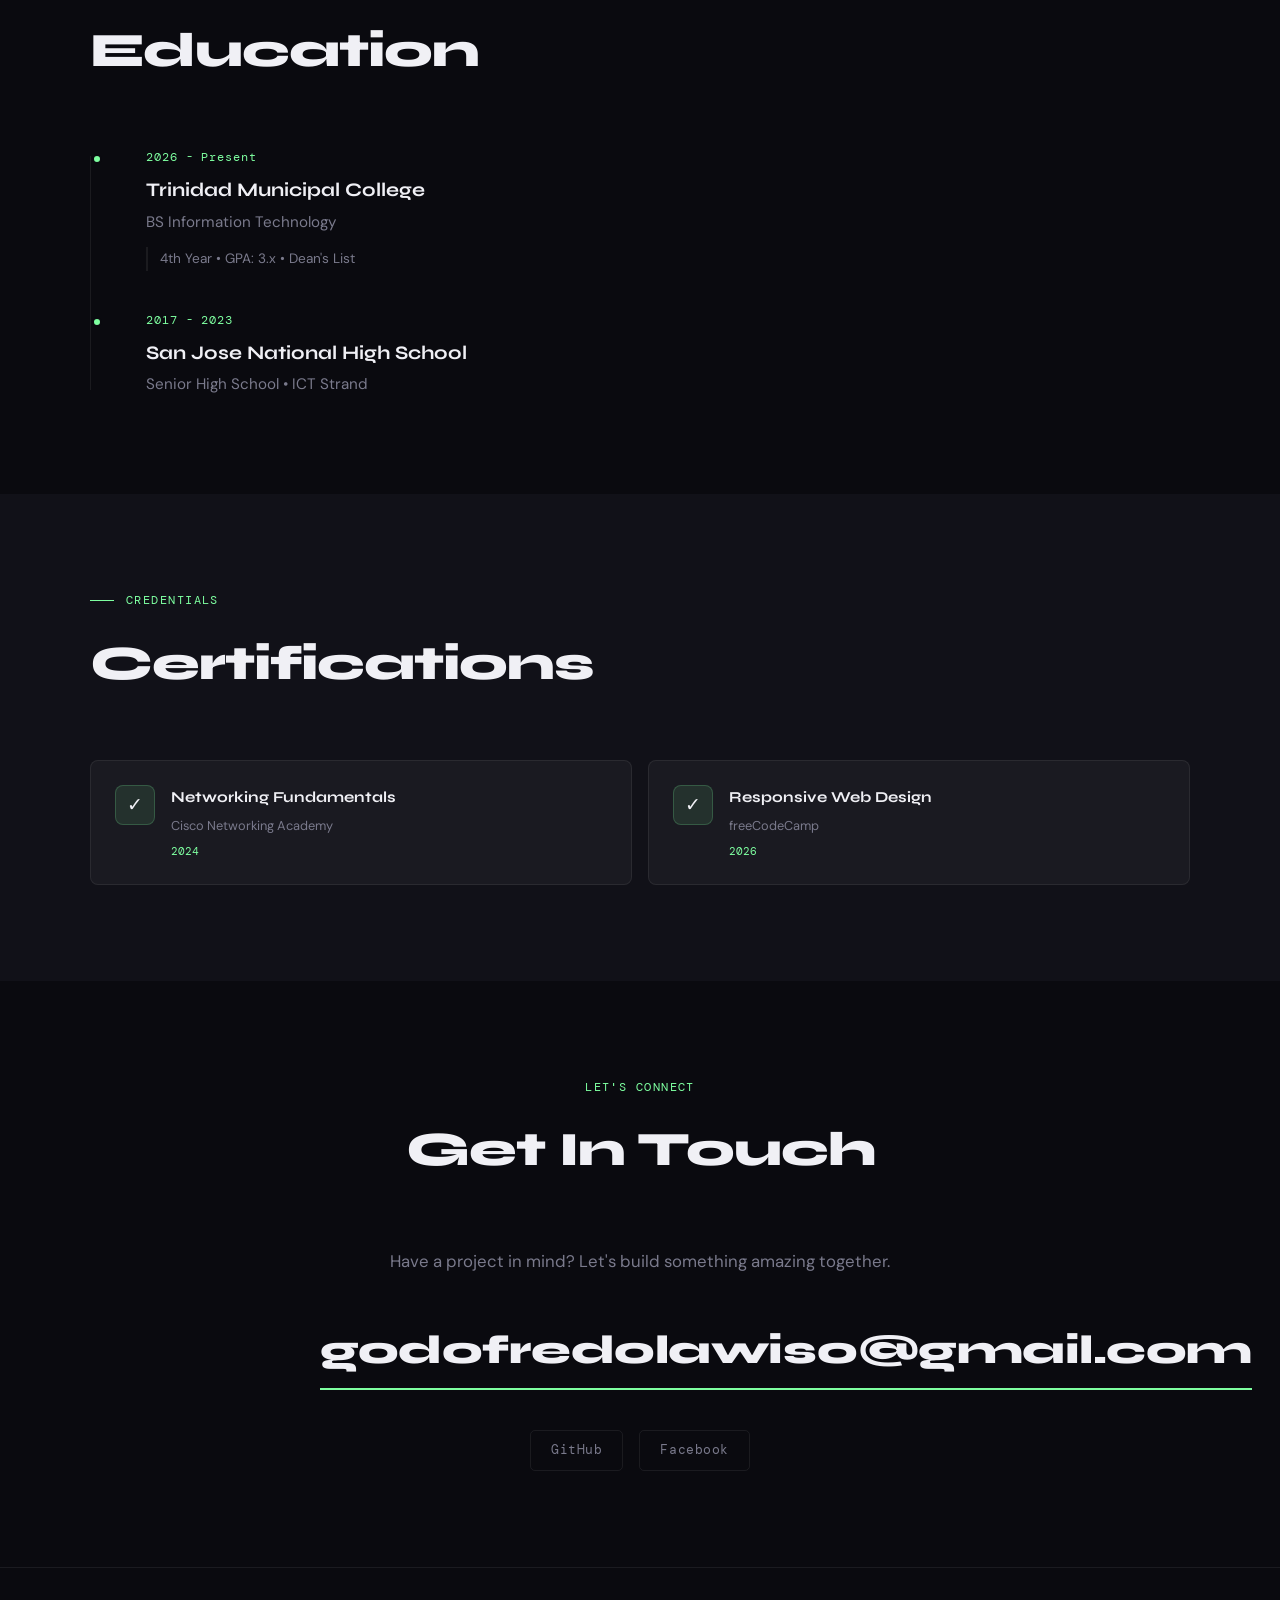
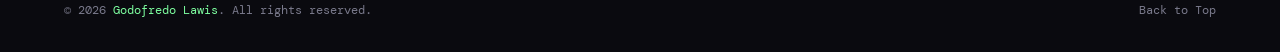
==== commit d17bde0c: "sample" ====
--- a/index.html
+++ b/index.html
@@ -3,7 +3,7 @@
   <head>
     <meta charset="UTF-8" />
     <meta name="viewport" content="width=device-width, initial-scale=1.0" />
-    <title>Ezekeyn | Full-Stack IT Student</title>
+    <title>Godofredo Lawis | Full-Stack IT Student</title>
     <link rel="preconnect" href="https://fonts.googleapis.com" />
     <link
       href="https://fonts.googleapis.com/css2?family=Syne:wght@400;600;700;800&family=DM+Mono:wght@300;400;500&family=DM+Sans:wght@300;400;500&display=swap"
@@ -14,7 +14,7 @@
   <body>
     <!-- NAV -->
     <nav>
-      <a href="#hero" class="nav-logo">Eze<span>.</span></a>
+      <a href="#hero" class="nav-logo">Godofredo<span>.</span></a>
       <ul class="nav-links">
         <li><a href="#about">About</a></li>
         <li><a href="#skills">Skills</a></li>
@@ -31,7 +31,7 @@
       <div class="hero-glow2"></div>
       <div class="hero-inner">
         <div class="hero-tag">Available for Internship &amp; Projects</div>
-        <h1 class="hero-name">Ezekeyn<span class="accent">.</span></h1>
+        <h1 class="hero-name">Godofredo Lawis<span class="accent">.</span></h1>
         <div class="hero-title">Full-Stack Developer &amp; IT Student</div>
         <p class="hero-desc">
           4th year BSIT student passionate about building clean, functional, and
@@ -69,7 +69,7 @@
               Crafting solutions,<br />one line at a time.
             </h2>
             <p>
-              Hi, I'm <strong>Ezekeyn</strong> — a driven 4th year BS
+              Hi, I'm <strong>Godofredo Lawis</strong> — a driven 4th year BS
               Information Technology student with a strong passion for
               full-stack development and problem solving.
             </p>
@@ -110,7 +110,7 @@
             <img
               src="lawis.jpg"
               data-hover="eze.jpg"
-              alt="Ezekeyn - Full-Stack Developer"
+              alt="Godofredo Lawis - Full-Stack Developer"
               class="about-avatar"
             />
             <div class="about-badge">
@@ -144,7 +144,7 @@
             <div class="skill-tags">
               <span class="skill-tag accent">Node.js</span>
               <span class="skill-tag accent">Express</span>
-              <span class="skill-tag">Python</span>
+              <span class="skill-tag">Php</span>
               <span class="skill-tag">SQL</span>
             </div>
           </div>
@@ -154,7 +154,7 @@
             <div class="skill-tags">
               <span class="skill-tag accent">Git</span>
               <span class="skill-tag accent">Figma</span>
-              <span class="skill-tag">MongoDB</span>
+              <span class="skill-tag">Docker</span>
               <span class="skill-tag">Postman</span>
             </div>
           </div>
@@ -170,35 +170,36 @@
         <div class="projects-grid">
           <div class="project-card reveal">
             <div class="project-meta">
-              <div class="project-year">2024</div>
+              <div class="project-year">2025</div>
               <div class="project-links">
                 <a href="#" class="project-link">Demo</a>
                 <a href="#" class="project-link">Code</a>
               </div>
             </div>
-            <div class="project-title">Project Name</div>
+            <div class="project-title">Brgy Directory</div>
             <div class="project-desc">
-              Brief description of your project and the technologies used or
-              problem solved.
+              A web-based barangay directory application that helps manage
+              resident records, contact information, and community data in one
+              centralized platform.
             </div>
             <div class="project-stack">
               <span class="stack-tag">React</span>
               <span class="stack-tag">Node.js</span>
-              <span class="stack-tag">MongoDB</span>
+              <span class="stack-tag">MySQL</span>
             </div>
           </div>
           <div class="project-card reveal">
             <div class="project-meta">
-              <div class="project-year">2024</div>
+              <div class="project-year">2026</div>
               <div class="project-links">
                 <a href="#" class="project-link">Demo</a>
                 <a href="#" class="project-link">Code</a>
               </div>
             </div>
-            <div class="project-title">Project Name</div>
+            <div class="project-title">Ai Study Planner</div>
             <div class="project-desc">
-              Brief description of your project and the technologies used or
-              problem solved.
+              A smart study planner that uses AI to create personalized
+              schedules and optimize learning strategies.
             </div>
             <div class="project-stack">
               <span class="stack-tag">JavaScript</span>
@@ -218,18 +219,16 @@
         <div class="edu-timeline">
           <div class="edu-item reveal">
             <div class="edu-dot"></div>
-            <div class="edu-year">2021 - Present</div>
-            <div class="edu-school">University Name</div>
+            <div class="edu-year">2026 - Present</div>
+            <div class="edu-school">Trinidad Municipal College</div>
             <div class="edu-degree">BS Information Technology</div>
             <div class="edu-note">4th Year • GPA: 3.x • Dean's List</div>
           </div>
           <div class="edu-item reveal">
             <div class="edu-dot"></div>
-            <div class="edu-year">2017 - 2021</div>
-            <div class="edu-school">High School Name</div>
-            <div class="edu-degree">
-              Senior High School • Science, Technology, Engineering, Mathematics
-            </div>
+            <div class="edu-year">2017 - 2023</div>
+            <div class="edu-school">San Jose National High School</div>
+            <div class="edu-degree">Senior High School • ICT Strand</div>
           </div>
         </div>
       </div>
@@ -244,17 +243,17 @@
           <div class="cert-card reveal">
             <div class="cert-icon">✓</div>
             <div class="cert-info">
-              <div class="cert-name">Certification Name</div>
-              <div class="cert-issuer">Issuer Name</div>
+              <div class="cert-name">Networking Fundamentals</div>
+              <div class="cert-issuer">Cisco Networking Academy</div>
               <div class="cert-date">2024</div>
             </div>
           </div>
           <div class="cert-card reveal">
             <div class="cert-icon">✓</div>
             <div class="cert-info">
-              <div class="cert-name">Certification Name</div>
-              <div class="cert-issuer">Issuer Name</div>
-              <div class="cert-date">2024</div>
+              <div class="cert-name">Responsive Web Design</div>
+              <div class="cert-issuer">freeCodeCamp</div>
+              <div class="cert-date">2026</div>
             </div>
           </div>
         </div>
@@ -270,12 +269,19 @@
           Have a project in mind? Let's build something amazing together.
         </p>
         <a href="mailto:your.email@example.com" class="contact-email"
-          >your.email@example.com</a
+          >godofredolawis0@gmail.com</a
         >
         <div class="social-links">
-          <a href="#" class="social-link">LinkedIn</a>
-          <a href="#" class="social-link">GitHub</a>
-          <a href="#" class="social-link">Twitter</a>
+          <!-- <a href="#" class="social-link">LinkedIn</a> -->
+          <a href="https://github.com/eizey" class="social-link" target="_blank"
+            >GitHub</a
+          >
+          <a
+            href="https://facebook.com/eizey"
+            class="social-link"
+            target="_blank"
+            >Facebook</a
+          >
         </div>
       </div>
     </section>
@@ -283,7 +289,7 @@
     <!-- FOOTER -->
     <footer>
       <div class="footer-copy">
-        © 2024 <span>Ezekeyn</span>. All rights reserved.
+        © 2026 <span>Godofredo Lawis</span>. All rights reserved.
       </div>
       <a href="#hero" class="back-top">Back to Top</a>
     </footer>
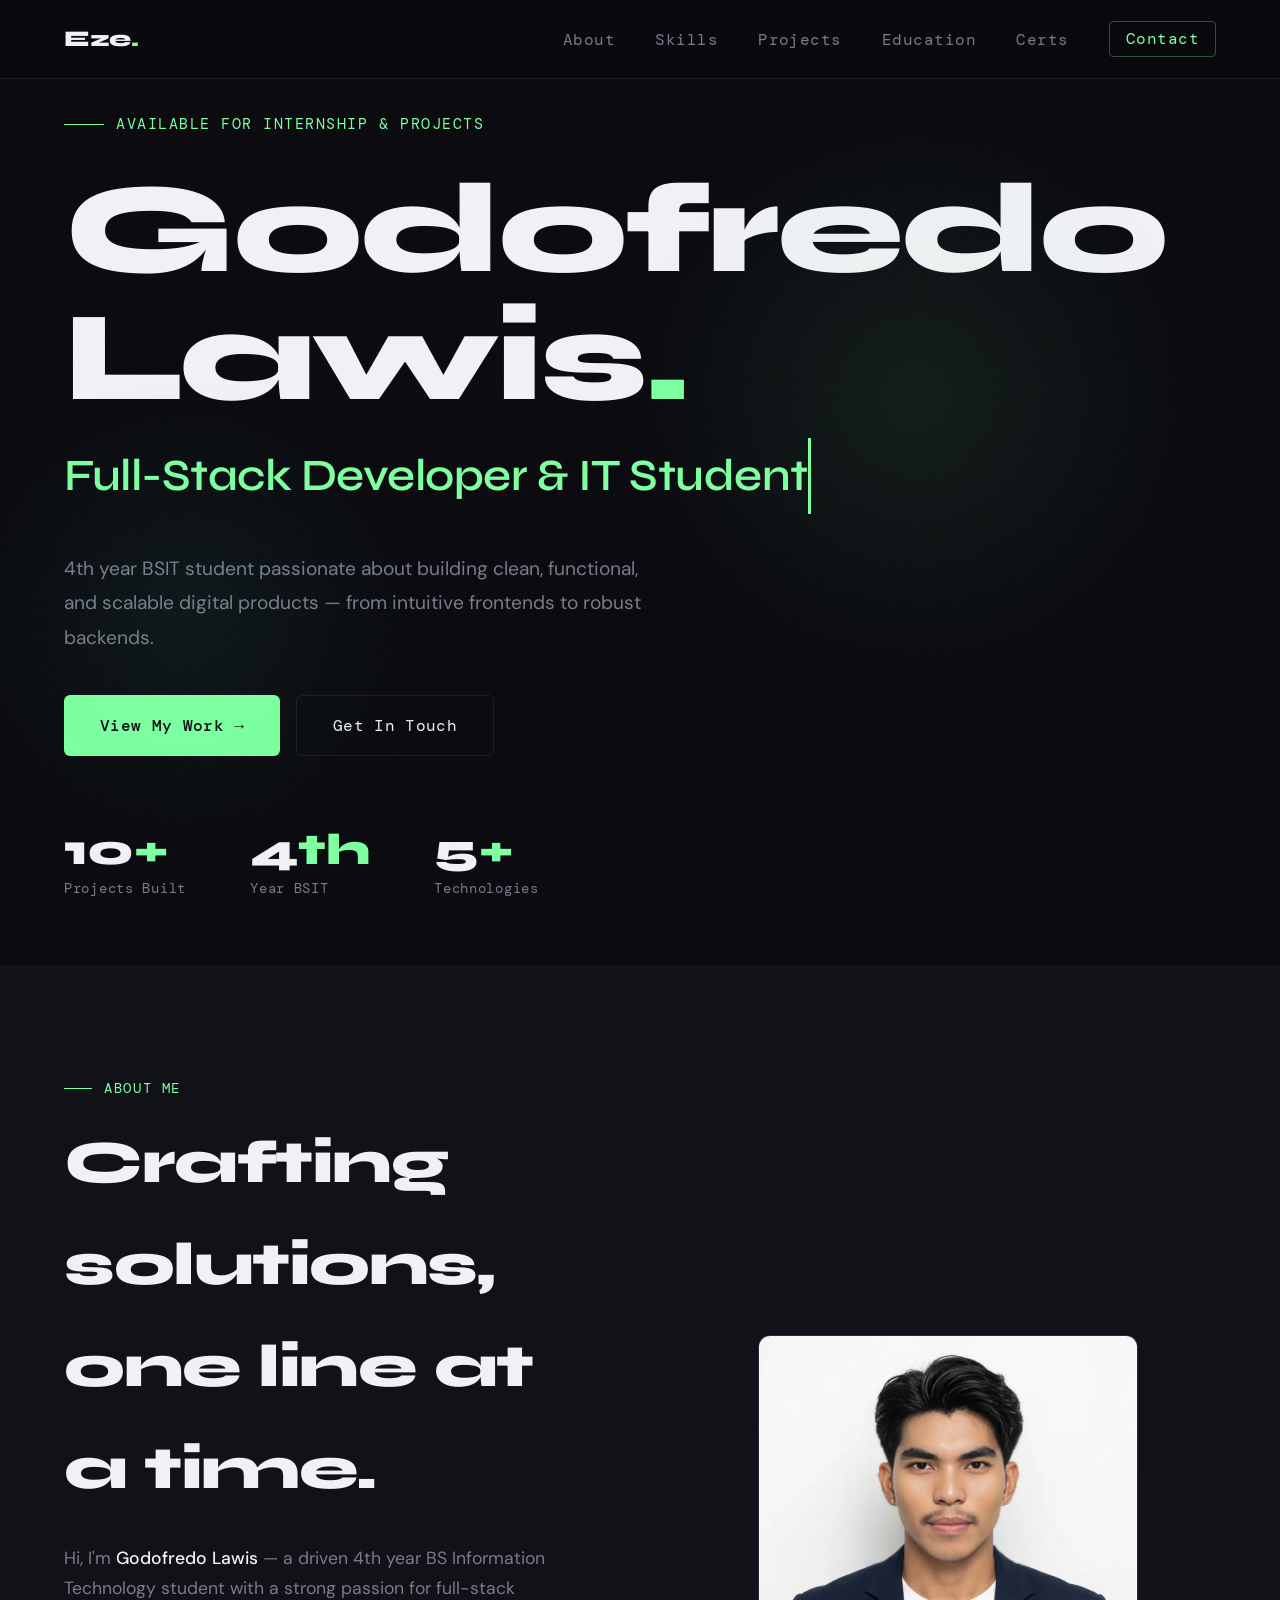
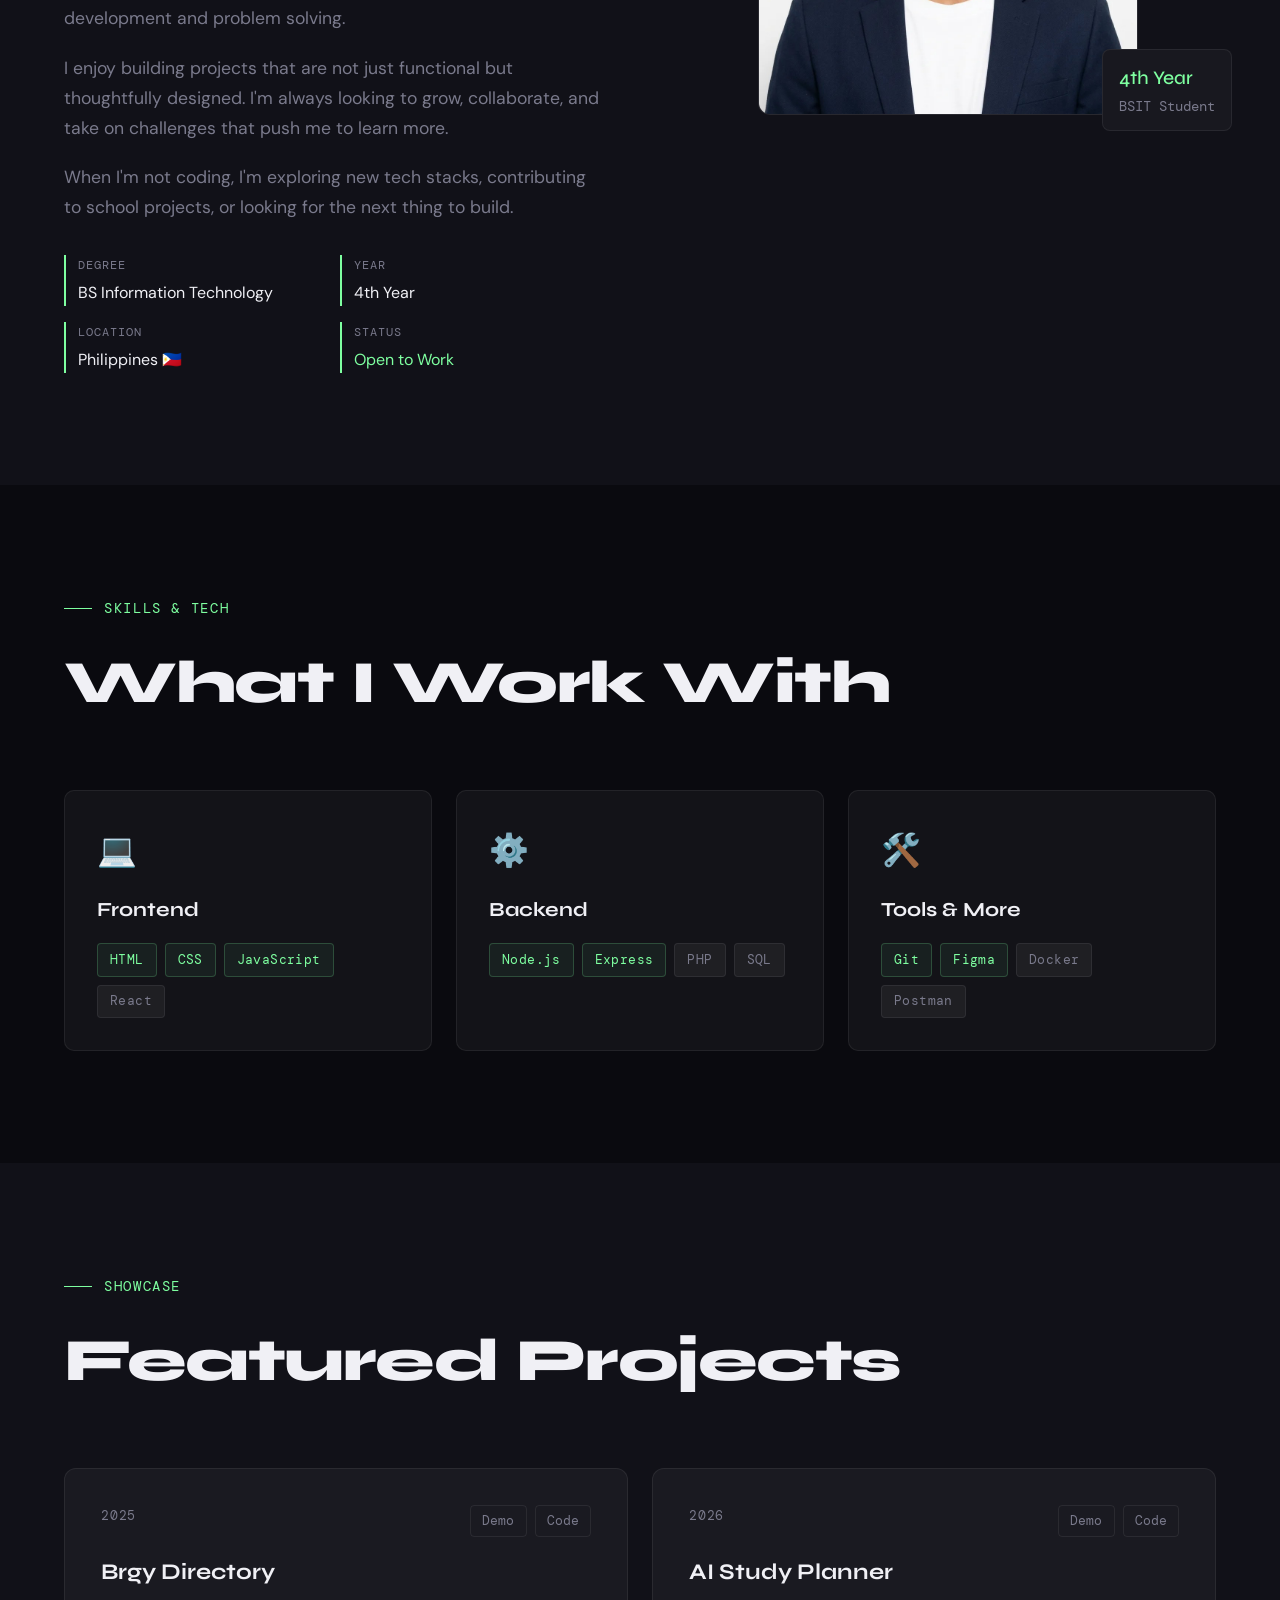
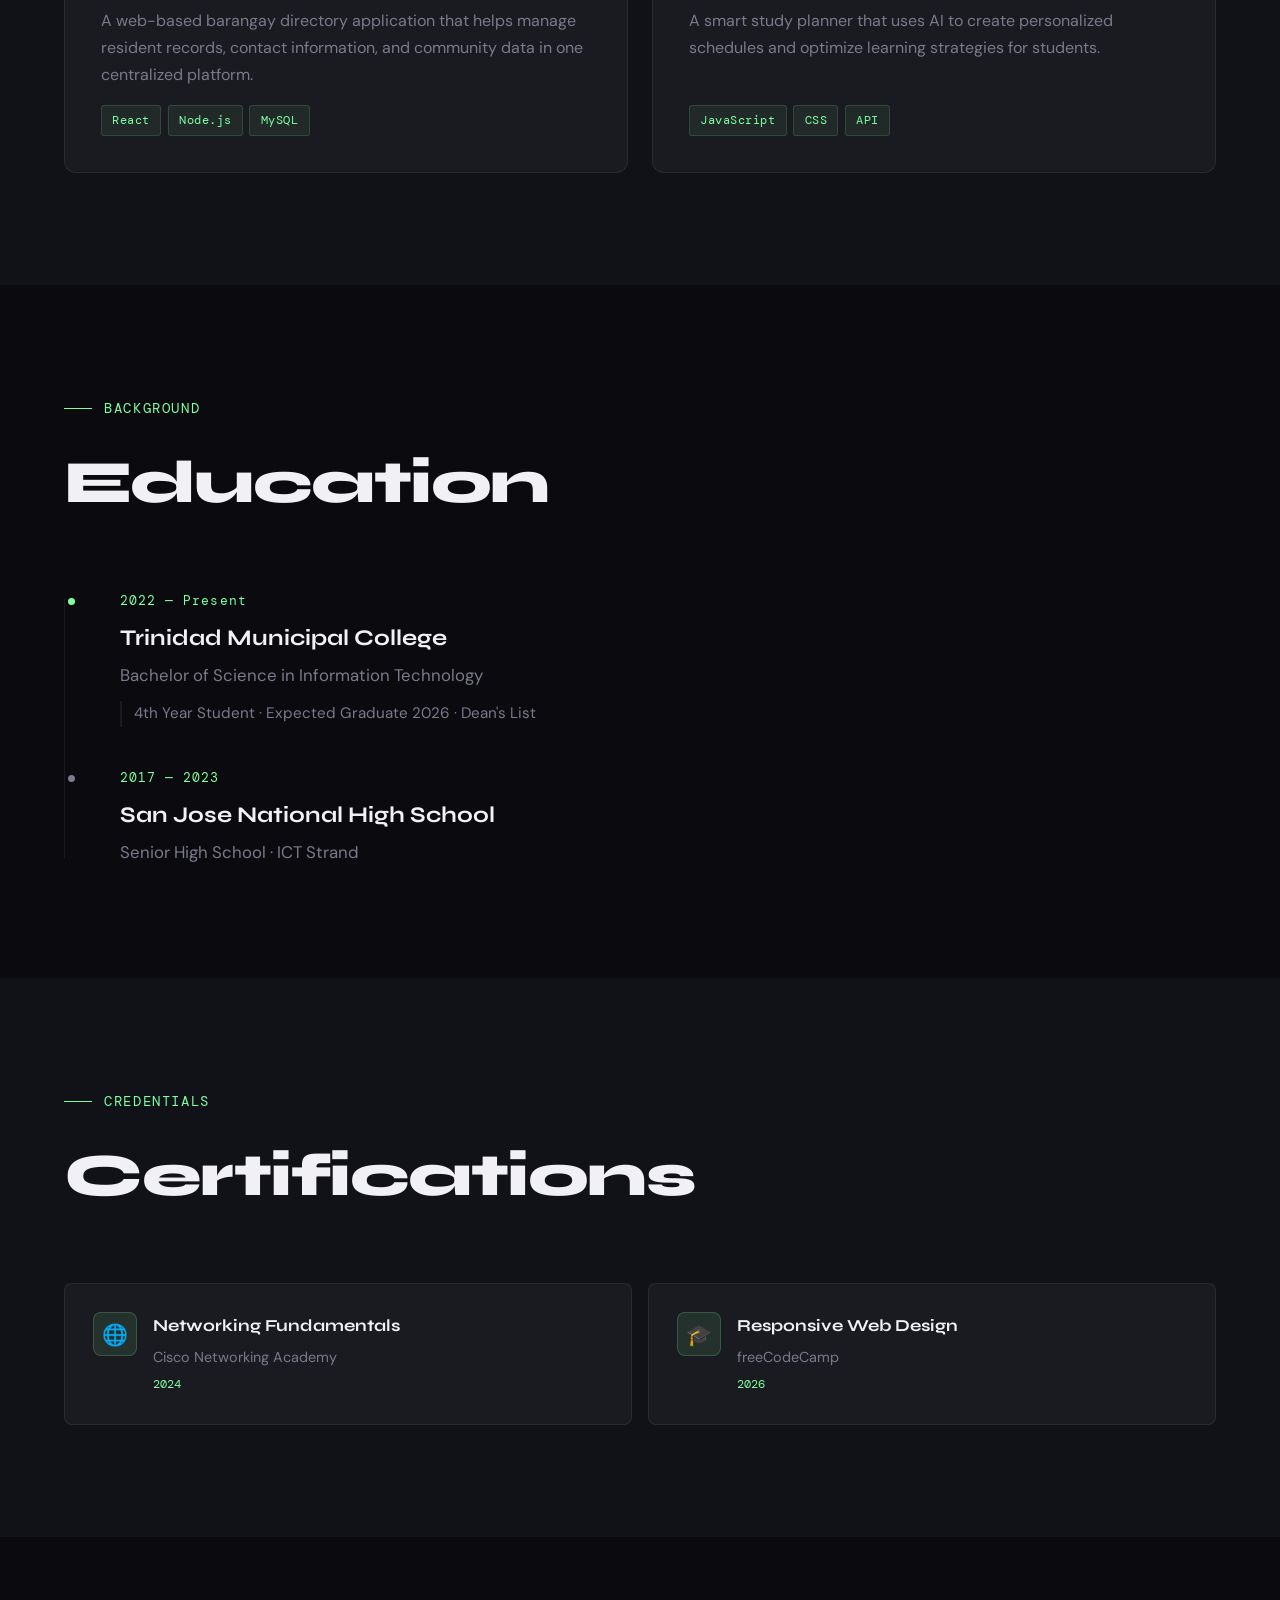
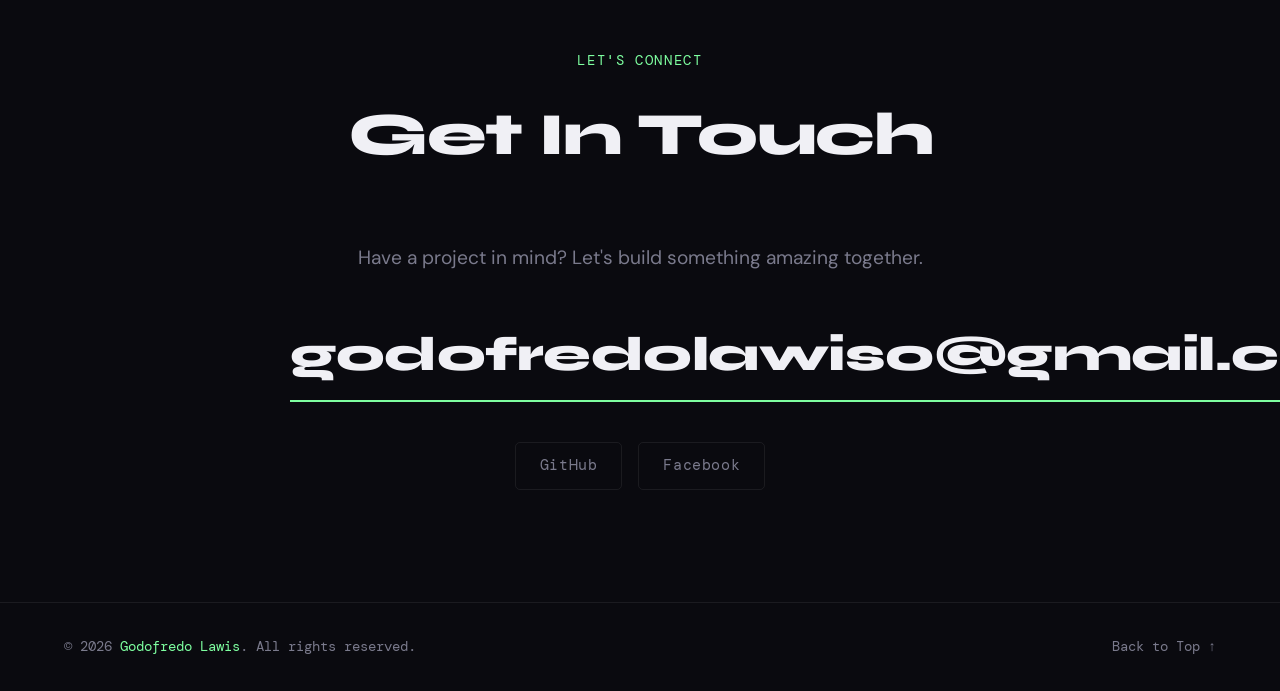
==== commit edb31db1: "finalize" ====
--- a/index.html
+++ b/index.html
@@ -14,7 +14,7 @@
   <body>
     <!-- NAV -->
     <nav>
-      <a href="#hero" class="nav-logo">Godofredo<span>.</span></a>
+      <a href="#hero" class="nav-logo">Eze<span>.</span></a>
       <ul class="nav-links">
         <li><a href="#about">About</a></li>
         <li><a href="#skills">Skills</a></li>
@@ -39,7 +39,7 @@
           backends.
         </p>
         <div class="hero-btns">
-          <a href="#projects" class="btn-primary">View My Work</a>
+          <a href="#projects" class="btn-primary">View My Work →</a>
           <a href="#contact" class="btn-secondary">Get In Touch</a>
         </div>
         <div class="hero-stats">
@@ -125,8 +125,8 @@
     <!-- SKILLS -->
     <section id="skills">
       <div class="section-inner">
-        <div class="section-label">Skills &amp; Tech</div>
-        <h2 class="section-title">What I Work With</h2>
+        <div class="section-label reveal">Skills &amp; Tech</div>
+        <h2 class="section-title reveal">What I Work With</h2>
         <div class="skills-grid">
           <div class="skill-card reveal">
             <div class="skill-card-icon">💻</div>
@@ -144,7 +144,7 @@
             <div class="skill-tags">
               <span class="skill-tag accent">Node.js</span>
               <span class="skill-tag accent">Express</span>
-              <span class="skill-tag">Php</span>
+              <span class="skill-tag">PHP</span>
               <span class="skill-tag">SQL</span>
             </div>
           </div>
@@ -165,8 +165,8 @@
     <!-- PROJECTS -->
     <section id="projects">
       <div class="section-inner">
-        <div class="section-label">Showcase</div>
-        <h2 class="section-title">Featured Projects</h2>
+        <div class="section-label reveal">Showcase</div>
+        <h2 class="section-title reveal">Featured Projects</h2>
         <div class="projects-grid">
           <div class="project-card reveal">
             <div class="project-meta">
@@ -196,10 +196,10 @@
                 <a href="#" class="project-link">Code</a>
               </div>
             </div>
-            <div class="project-title">Ai Study Planner</div>
+            <div class="project-title">AI Study Planner</div>
             <div class="project-desc">
               A smart study planner that uses AI to create personalized
-              schedules and optimize learning strategies.
+              schedules and optimize learning strategies for students.
             </div>
             <div class="project-stack">
               <span class="stack-tag">JavaScript</span>
@@ -214,21 +214,25 @@
     <!-- EDUCATION -->
     <section id="education">
       <div class="section-inner">
-        <div class="section-label">Background</div>
-        <h2 class="section-title">Education</h2>
+        <div class="section-label reveal">Background</div>
+        <h2 class="section-title reveal">Education</h2>
         <div class="edu-timeline">
           <div class="edu-item reveal">
             <div class="edu-dot"></div>
-            <div class="edu-year">2026 - Present</div>
+            <div class="edu-year">2022 — Present</div>
             <div class="edu-school">Trinidad Municipal College</div>
-            <div class="edu-degree">BS Information Technology</div>
-            <div class="edu-note">4th Year • GPA: 3.x • Dean's List</div>
+            <div class="edu-degree">
+              Bachelor of Science in Information Technology
+            </div>
+            <div class="edu-note">
+              4th Year Student · Expected Graduate 2026 · Dean's List
+            </div>
           </div>
           <div class="edu-item reveal">
-            <div class="edu-dot"></div>
-            <div class="edu-year">2017 - 2023</div>
+            <div class="edu-dot muted"></div>
+            <div class="edu-year">2017 — 2023</div>
             <div class="edu-school">San Jose National High School</div>
-            <div class="edu-degree">Senior High School • ICT Strand</div>
+            <div class="edu-degree">Senior High School · ICT Strand</div>
           </div>
         </div>
       </div>
@@ -237,11 +241,11 @@
     <!-- CERTIFICATIONS -->
     <section id="certifications">
       <div class="section-inner">
-        <div class="section-label">Credentials</div>
-        <h2 class="section-title">Certifications</h2>
+        <div class="section-label reveal">Credentials</div>
+        <h2 class="section-title reveal">Certifications</h2>
         <div class="certs-grid">
           <div class="cert-card reveal">
-            <div class="cert-icon">✓</div>
+            <div class="cert-icon">🌐</div>
             <div class="cert-info">
               <div class="cert-name">Networking Fundamentals</div>
               <div class="cert-issuer">Cisco Networking Academy</div>
@@ -249,7 +253,7 @@
             </div>
           </div>
           <div class="cert-card reveal">
-            <div class="cert-icon">✓</div>
+            <div class="cert-icon">🎓</div>
             <div class="cert-info">
               <div class="cert-name">Responsive Web Design</div>
               <div class="cert-issuer">freeCodeCamp</div>
@@ -263,21 +267,20 @@
     <!-- CONTACT -->
     <section id="contact">
       <div class="contact-inner">
-        <div class="section-label">Let's Connect</div>
-        <h2 class="section-title">Get In Touch</h2>
-        <p class="contact-tagline">
+        <div class="section-label reveal">Let's Connect</div>
+        <h2 class="section-title reveal">Get In Touch</h2>
+        <p class="contact-tagline reveal">
           Have a project in mind? Let's build something amazing together.
         </p>
-        <a href="mailto:your.email@example.com" class="contact-email"
-          >godofredolawis0@gmail.com</a
-        >
-        <div class="social-links">
-          <!-- <a href="#" class="social-link">LinkedIn</a> -->
+        <a href="mailto:godofredolawis0@gmail.com" class="contact-email reveal">
+          godofredolawis0@gmail.com
+        </a>
+        <div class="social-links reveal">
           <a href="https://github.com/eizey" class="social-link" target="_blank"
             >GitHub</a
           >
           <a
-            href="https://facebook.com/eizey"
+            href="https://www.facebook.com/eze.keyn355138"
             class="social-link"
             target="_blank"
             >Facebook</a
@@ -291,7 +294,7 @@
       <div class="footer-copy">
         © 2026 <span>Godofredo Lawis</span>. All rights reserved.
       </div>
-      <a href="#hero" class="back-top">Back to Top</a>
+      <a href="#hero" class="back-top">Back to Top ↑</a>
     </footer>
 
     <script src="script.js"></script>
--- a/styles.css
+++ b/styles.css
@@ -29,7 +29,7 @@
   background: var(--bg);
   color: var(--text);
   font-family: var(--font-body);
-  font-size: 16px;
+  font-size: 18px;
   line-height: 1.7;
   overflow-x: hidden;
 }
@@ -63,7 +63,7 @@
 
 .nav-logo {
   font-family: var(--font-head);
-  font-size: 1.25rem;
+  font-size: 1.4rem;
   font-weight: 800;
   letter-spacing: -0.5px;
   color: var(--text);
@@ -83,7 +83,7 @@
 .nav-links a {
   color: var(--muted);
   text-decoration: none;
-  font-size: 0.875rem;
+  font-size: 1rem;
   font-family: var(--font-mono);
   letter-spacing: 0.03em;
   transition: color 0.2s;
@@ -95,7 +95,7 @@
 
 .nav-cta {
   font-family: var(--font-mono);
-  font-size: 0.8rem;
+  font-size: 0.95rem;
   color: var(--accent) !important;
   border: 1px solid rgba(126, 255, 160, 0.3);
   padding: 0.4rem 1rem;
@@ -123,8 +123,8 @@
   position: absolute;
   top: 10%;
   right: 5%;
-  width: 500px;
-  height: 500px;
+  width: 600px;
+  height: 600px;
   background: radial-gradient(
     circle,
     rgba(126, 255, 160, 0.08) 0%,
@@ -137,8 +137,8 @@
   position: absolute;
   bottom: 10%;
   left: -5%;
-  width: 400px;
-  height: 400px;
+  width: 500px;
+  height: 500px;
   background: radial-gradient(
     circle,
     rgba(77, 255, 195, 0.06) 0%,
@@ -148,18 +148,18 @@
 }
 
 .hero-inner {
-  max-width: 1100px;
+  max-width: 1200px;
   margin: 0 auto;
   width: 100%;
 }
 
 .hero-tag {
   font-family: var(--font-mono);
-  font-size: 0.8rem;
+  font-size: 0.95rem;
   color: var(--accent);
   letter-spacing: 0.1em;
   text-transform: uppercase;
-  margin-bottom: 1.5rem;
+  margin-bottom: 1.75rem;
   display: flex;
   align-items: center;
   gap: 0.75rem;
@@ -168,18 +168,19 @@
 .hero-tag::before {
   content: "";
   display: inline-block;
-  width: 32px;
+  width: 40px;
   height: 1px;
   background: var(--accent);
 }
 
+/* ── BIG HERO NAME ── */
 .hero-name {
   font-family: var(--font-head);
-  font-size: clamp(3.5rem, 8vw, 7rem);
+  font-size: clamp(4rem, 10vw, 9rem);
   font-weight: 800;
   line-height: 1;
-  letter-spacing: -2px;
-  margin-bottom: 0.5rem;
+  letter-spacing: -3px;
+  margin-bottom: 1rem;
   color: var(--text);
 }
 
@@ -189,17 +190,24 @@
 
 .hero-title {
   font-family: var(--font-head);
-  font-size: clamp(1.5rem, 3vw, 2.5rem);
+  font-size: clamp(1.6rem, 3.5vw, 3rem);
   font-weight: 600;
-  color: var(--muted);
+  color: var(--accent);
   letter-spacing: -0.5px;
-  margin-bottom: 1.5rem;
+  margin-bottom: 1.75rem;
+  white-space: nowrap;
+  overflow: hidden;
+  border-right: 3px solid var(--accent);
+  animation:
+    typing 4.5s steps(43, end),
+    cursor 0.6s step-end infinite;
+  display: inline-block;
 }
 
 .hero-desc {
-  max-width: 560px;
-  color: var(--muted);
-  font-size: 1.05rem;
+  max-width: 600px;
+  color: var(--muted);
+  font-size: 1.2rem;
   margin-bottom: 2.5rem;
   line-height: 1.8;
 }
@@ -208,6 +216,7 @@
   display: flex;
   gap: 1rem;
   flex-wrap: wrap;
+  margin-bottom: 0;
 }
 
 .btn-primary {
@@ -216,10 +225,10 @@
   gap: 0.5rem;
   background: var(--accent);
   color: #0a0a0f;
-  padding: 0.8rem 1.75rem;
+  padding: 1rem 2.25rem;
   border-radius: 6px;
   font-family: var(--font-mono);
-  font-size: 0.85rem;
+  font-size: 1rem;
   font-weight: 500;
   text-decoration: none;
   letter-spacing: 0.02em;
@@ -241,11 +250,11 @@
   gap: 0.5rem;
   background: transparent;
   color: var(--text);
-  padding: 0.8rem 1.75rem;
+  padding: 1rem 2.25rem;
   border-radius: 6px;
   border: 1px solid var(--border);
   font-family: var(--font-mono);
-  font-size: 0.85rem;
+  font-size: 1rem;
   text-decoration: none;
   letter-spacing: 0.02em;
   transition:
@@ -260,20 +269,18 @@
 }
 
 .hero-stats {
-  margin-top: 4rem;
-  display: flex;
-  gap: 3rem;
+  margin-top: 4.5rem;
+  display: flex;
+  gap: 4rem;
   flex-wrap: wrap;
-}
-
-.stat-item {
 }
 
 .stat-num {
   font-family: var(--font-head);
-  font-size: 2rem;
+  font-size: 2.75rem;
   font-weight: 800;
   color: var(--text);
+  line-height: 1;
 }
 
 .stat-num span {
@@ -281,27 +288,28 @@
 }
 
 .stat-label {
-  font-size: 0.8rem;
+  font-size: 0.9rem;
   color: var(--muted);
   font-family: var(--font-mono);
   letter-spacing: 0.05em;
+  margin-top: 0.25rem;
 }
 
 /* ── SECTION COMMONS ── */
 section {
-  padding: 6rem 4rem;
+  padding: 7rem 4rem;
   position: relative;
   z-index: 1;
 }
 
 .section-inner {
-  max-width: 1100px;
+  max-width: 1200px;
   margin: 0 auto;
 }
 
 .section-label {
   font-family: var(--font-mono);
-  font-size: 0.75rem;
+  font-size: 0.85rem;
   color: var(--accent);
   letter-spacing: 0.12em;
   text-transform: uppercase;
@@ -313,16 +321,16 @@
 
 .section-label::before {
   content: "";
-  width: 24px;
+  width: 28px;
   height: 1px;
   background: var(--accent);
 }
 
 .section-title {
   font-family: var(--font-head);
-  font-size: clamp(2rem, 4vw, 3rem);
+  font-size: clamp(2.4rem, 5vw, 3.75rem);
   font-weight: 800;
-  letter-spacing: -1px;
+  letter-spacing: -1.5px;
   margin-bottom: 3.5rem;
   color: var(--text);
 }
@@ -342,7 +350,7 @@
 .about-text p {
   color: var(--muted);
   margin-bottom: 1.25rem;
-  font-size: 1.05rem;
+  font-size: 1.1rem;
 }
 
 .about-text p strong {
@@ -364,14 +372,14 @@
 
 .detail-label {
   font-family: var(--font-mono);
-  font-size: 0.7rem;
+  font-size: 0.75rem;
   color: var(--muted);
   letter-spacing: 0.08em;
   text-transform: uppercase;
 }
 
 .detail-val {
-  font-size: 0.9rem;
+  font-size: 1rem;
   color: var(--text);
   margin-top: 0.2rem;
 }
@@ -429,13 +437,13 @@
   border-radius: 8px;
   padding: 0.75rem 1rem;
   font-family: var(--font-mono);
-  font-size: 0.75rem;
+  font-size: 0.85rem;
   color: var(--muted);
 }
 
 .about-badge span {
   display: block;
-  font-size: 1.1rem;
+  font-size: 1.2rem;
   font-weight: 500;
   color: var(--accent);
   font-family: var(--font-head);
@@ -456,7 +464,7 @@
   background: var(--card);
   border: 1px solid var(--border);
   border-radius: 10px;
-  padding: 1.75rem;
+  padding: 2rem;
   transition:
     border-color 0.25s,
     transform 0.25s;
@@ -468,13 +476,13 @@
 }
 
 .skill-card-icon {
-  font-size: 1.75rem;
+  font-size: 2rem;
   margin-bottom: 1rem;
 }
 
 .skill-card-title {
   font-family: var(--font-head);
-  font-size: 1.1rem;
+  font-size: 1.25rem;
   font-weight: 700;
   color: var(--text);
   margin-bottom: 1rem;
@@ -488,11 +496,11 @@
 
 .skill-tag {
   font-family: var(--font-mono);
-  font-size: 0.72rem;
+  font-size: 0.8rem;
   color: var(--muted);
   background: rgba(255, 255, 255, 0.05);
   border: 1px solid var(--border);
-  padding: 0.25rem 0.6rem;
+  padding: 0.3rem 0.75rem;
   border-radius: 4px;
   letter-spacing: 0.03em;
 }
@@ -510,7 +518,7 @@
 
 .projects-grid {
   display: grid;
-  grid-template-columns: repeat(auto-fit, minmax(320px, 1fr));
+  grid-template-columns: repeat(auto-fit, minmax(340px, 1fr));
   gap: 1.5rem;
 }
 
@@ -518,7 +526,7 @@
   background: var(--card);
   border: 1px solid var(--border);
   border-radius: 12px;
-  padding: 2rem;
+  padding: 2.25rem;
   display: flex;
   flex-direction: column;
   gap: 1rem;
@@ -561,7 +569,7 @@
 
 .project-year {
   font-family: var(--font-mono);
-  font-size: 0.72rem;
+  font-size: 0.8rem;
   color: var(--muted);
   letter-spacing: 0.06em;
 }
@@ -574,11 +582,11 @@
 
 .project-link {
   font-family: var(--font-mono);
-  font-size: 0.72rem;
+  font-size: 0.8rem;
   color: var(--muted);
   text-decoration: none;
   border: 1px solid var(--border);
-  padding: 0.2rem 0.6rem;
+  padding: 0.25rem 0.7rem;
   border-radius: 4px;
   transition:
     color 0.2s,
@@ -592,13 +600,13 @@
 
 .project-title {
   font-family: var(--font-head);
-  font-size: 1.25rem;
+  font-size: 1.4rem;
   font-weight: 700;
   color: var(--text);
 }
 
 .project-desc {
-  font-size: 0.9rem;
+  font-size: 1rem;
   color: var(--muted);
   line-height: 1.7;
   flex: 1;
@@ -612,11 +620,11 @@
 
 .stack-tag {
   font-family: var(--font-mono);
-  font-size: 0.68rem;
+  font-size: 0.78rem;
   color: var(--accent);
   background: rgba(126, 255, 160, 0.07);
   border: 1px solid rgba(126, 255, 160, 0.15);
-  padding: 0.2rem 0.55rem;
+  padding: 0.25rem 0.65rem;
   border-radius: 3px;
   letter-spacing: 0.04em;
 }
@@ -658,8 +666,8 @@
   position: absolute;
   left: -1.85rem;
   top: 6px;
-  width: 10px;
-  height: 10px;
+  width: 11px;
+  height: 11px;
   border-radius: 50%;
   background: var(--accent);
   border: 2px solid var(--bg);
@@ -671,7 +679,7 @@
 
 .edu-year {
   font-family: var(--font-mono);
-  font-size: 0.72rem;
+  font-size: 0.82rem;
   color: var(--accent);
   letter-spacing: 0.08em;
   margin-bottom: 0.4rem;
@@ -679,20 +687,20 @@
 
 .edu-school {
   font-family: var(--font-head);
-  font-size: 1.2rem;
+  font-size: 1.4rem;
   font-weight: 700;
   color: var(--text);
 }
 
 .edu-degree {
-  font-size: 0.95rem;
-  color: var(--muted);
-  margin-top: 0.2rem;
+  font-size: 1.05rem;
+  color: var(--muted);
+  margin-top: 0.25rem;
 }
 
 .edu-note {
   margin-top: 0.75rem;
-  font-size: 0.85rem;
+  font-size: 0.95rem;
   color: var(--muted);
   border-left: 2px solid var(--border);
   padding-left: 0.75rem;
@@ -705,7 +713,7 @@
 
 .certs-grid {
   display: grid;
-  grid-template-columns: repeat(auto-fit, minmax(260px, 1fr));
+  grid-template-columns: repeat(auto-fit, minmax(280px, 1fr));
   gap: 1rem;
 }
 
@@ -713,7 +721,7 @@
   background: var(--card);
   border: 1px solid var(--border);
   border-radius: 8px;
-  padding: 1.5rem;
+  padding: 1.75rem;
   display: flex;
   align-items: flex-start;
   gap: 1rem;
@@ -728,15 +736,15 @@
 }
 
 .cert-icon {
-  width: 40px;
-  height: 40px;
+  width: 44px;
+  height: 44px;
   border-radius: 8px;
   background: rgba(126, 255, 160, 0.1);
   border: 1px solid rgba(126, 255, 160, 0.2);
   display: flex;
   align-items: center;
   justify-content: center;
-  font-size: 1.2rem;
+  font-size: 1.3rem;
   flex-shrink: 0;
 }
 
@@ -746,20 +754,20 @@
 
 .cert-name {
   font-family: var(--font-head);
-  font-size: 0.95rem;
+  font-size: 1.05rem;
   font-weight: 700;
   color: var(--text);
   margin-bottom: 0.25rem;
 }
 
 .cert-issuer {
-  font-size: 0.8rem;
+  font-size: 0.9rem;
   color: var(--muted);
 }
 
 .cert-date {
   font-family: var(--font-mono);
-  font-size: 0.68rem;
+  font-size: 0.78rem;
   color: var(--accent);
   margin-top: 0.3rem;
 }
@@ -771,7 +779,7 @@
 }
 
 .contact-inner {
-  max-width: 640px;
+  max-width: 700px;
   margin: 0 auto;
 }
 
@@ -784,14 +792,14 @@
 }
 
 .contact-tagline {
-  font-size: 1.05rem;
+  font-size: 1.2rem;
   color: var(--muted);
   margin-bottom: 2.5rem;
 }
 
 .contact-email {
   font-family: var(--font-head);
-  font-size: clamp(1.5rem, 4vw, 2.5rem);
+  font-size: clamp(1.75rem, 4vw, 3rem);
   font-weight: 800;
   color: var(--text);
   text-decoration: none;
@@ -816,11 +824,11 @@
 
 .social-link {
   font-family: var(--font-mono);
-  font-size: 0.8rem;
+  font-size: 0.95rem;
   color: var(--muted);
   text-decoration: none;
   border: 1px solid var(--border);
-  padding: 0.55rem 1.25rem;
+  padding: 0.65rem 1.5rem;
   border-radius: 5px;
   letter-spacing: 0.04em;
   transition:
@@ -847,7 +855,7 @@
 
 .footer-copy {
   font-family: var(--font-mono);
-  font-size: 0.75rem;
+  font-size: 0.85rem;
   color: var(--muted);
 }
 
@@ -857,7 +865,7 @@
 
 .back-top {
   font-family: var(--font-mono);
-  font-size: 0.75rem;
+  font-size: 0.85rem;
   color: var(--muted);
   text-decoration: none;
   transition: color 0.2s;
@@ -898,6 +906,21 @@
   }
 }
 
+@keyframes typing {
+  from {
+    width: 0;
+  }
+  to {
+    width: 100%;
+  }
+}
+
+@keyframes cursor {
+  50% {
+    border-right-color: transparent;
+  }
+}
+
 /* ── RESPONSIVE - TABLET ── */
 @media (max-width: 1024px) {
   nav {
@@ -917,24 +940,23 @@
   }
 
   .hero-stats {
-    gap: 2rem;
+    gap: 2.5rem;
   }
 }
 
 /* ── RESPONSIVE - MOBILE ── */
 @media (max-width: 768px) {
   :root {
-    font-size: 15px;
-  }
-
-  /* Navigation */
+    font-size: 16px;
+  }
+
   nav {
     padding: 1rem 1.5rem;
     gap: 1rem;
   }
 
   .nav-logo {
-    font-size: 1rem;
+    font-size: 1.1rem;
   }
 
   .nav-links {
@@ -942,35 +964,199 @@
   }
 
   .nav-cta {
-    font-size: 0.7rem;
+    font-size: 0.8rem;
     padding: 0.35rem 0.85rem;
   }
 
-  /* Hero Section */
   #hero {
     padding: 5.5rem 1.5rem 2rem;
     min-height: auto;
   }
 
   .hero-tag {
-    font-size: 0.7rem;
-  }
-
-  .hero-tag::before {
-    width: 24px;
+    font-size: 0.78rem;
   }
 
   .hero-name {
-    font-size: clamp(2rem, 6vw, 3.5rem);
+    font-size: clamp(2.5rem, 9vw, 5rem);
+    letter-spacing: -2px;
   }
 
   .hero-title {
-    font-size: clamp(1.1rem, 2.5vw, 1.8rem);
+    font-size: clamp(1.2rem, 3vw, 2rem);
   }
 
   .hero-desc {
-    font-size: 0.95rem;
+    font-size: 1rem;
     max-width: 100%;
+  }
+
+  .hero-stats {
+    gap: 2rem;
+    flex-wrap: wrap;
+  }
+
+  .stat-num {
+    font-size: 2rem;
+  }
+
+  section {
+    padding: 4rem 1.5rem;
+  }
+
+  .section-label {
+    font-size: 0.75rem;
+  }
+
+  .section-title {
+    font-size: clamp(1.8rem, 4vw, 2.5rem);
+    margin-bottom: 2rem;
+  }
+
+  .about-grid {
+    grid-template-columns: 1fr;
+    gap: 2rem;
+  }
+
+  .about-text p {
+    font-size: 1rem;
+  }
+
+  .about-avatar {
+    max-width: 100%;
+    min-height: 280px;
+  }
+
+  .about-badge {
+    bottom: 0.5rem;
+    right: 0.5rem;
+  }
+
+  .about-details {
+    grid-template-columns: 1fr;
+    gap: 1rem;
+  }
+
+  .btn-primary,
+  .btn-secondary {
+    padding: 0.8rem 1.5rem;
+    font-size: 0.9rem;
+  }
+
+  .skill-card,
+  .project-card,
+  .cert-card {
+    padding: 1.5rem;
+  }
+
+  .skill-card-title {
+    font-size: 1.1rem;
+  }
+
+  .project-title {
+    font-size: 1.2rem;
+  }
+
+  .skills-grid {
+    grid-template-columns: repeat(auto-fit, minmax(250px, 1fr));
+    gap: 1rem;
+  }
+
+  .projects-grid {
+    grid-template-columns: 1fr;
+    gap: 1.25rem;
+  }
+
+  .project-meta {
+    flex-direction: column;
+    align-items: flex-start;
+  }
+
+  .certs-grid {
+    grid-template-columns: 1fr;
+  }
+
+  .edu-timeline {
+    padding-left: 1.25rem;
+  }
+
+  .edu-item {
+    padding-bottom: 2rem;
+    padding-left: 1.25rem;
+  }
+
+  .edu-dot {
+    left: -1.56rem;
+  }
+
+  .contact-email {
+    font-size: clamp(1.4rem, 4vw, 2rem);
+  }
+
+  .social-links {
+    gap: 0.75rem;
+  }
+
+  .social-link {
+    padding: 0.5rem 1.1rem;
+    font-size: 0.82rem;
+  }
+
+  footer {
+    padding: 1.5rem;
+    flex-direction: column;
+    gap: 0.75rem;
+    text-align: center;
+  }
+
+  .hero-glow,
+  .hero-glow2 {
+    opacity: 0.5;
+  }
+}
+
+/* ── RESPONSIVE - SMALL MOBILE ── */
+@media (max-width: 480px) {
+  :root {
+    font-size: 15px;
+  }
+
+  nav {
+    padding: 0.75rem 1rem;
+  }
+
+  .nav-logo {
+    font-size: 1rem;
+  }
+
+  #hero {
+    padding: 4.5rem 1rem 1.5rem;
+  }
+
+  .hero-name {
+    font-size: clamp(2rem, 8vw, 3.5rem);
+    letter-spacing: -1.5px;
+  }
+
+  .hero-title {
+    font-size: clamp(1rem, 2.5vw, 1.5rem);
+  }
+
+  section {
+    padding: 3rem 1rem;
+  }
+
+  .section-title {
+    font-size: clamp(1.5rem, 3vw, 2rem);
+    margin-bottom: 1.5rem;
+  }
+
+  .about-avatar {
+    min-height: 220px;
+  }
+
+  .skills-grid {
+    grid-template-columns: 1fr;
   }
 
   .hero-stats {
@@ -979,205 +1165,19 @@
   }
 
   .stat-num {
-    font-size: 1.5rem;
-  }
-
-  /* Sections */
-  section {
-    padding: 3.5rem 1.5rem;
-  }
-
-  .section-label {
-    font-size: 0.65rem;
-  }
-
-  .section-title {
-    font-size: clamp(1.4rem, 3vw, 2rem);
-    margin-bottom: 2rem;
-  }
-
-  /* About */
-  .about-grid {
-    grid-template-columns: 1fr;
-    gap: 2rem;
-  }
-
-  .about-text p {
-    font-size: 0.95rem;
-  }
-
-  .about-avatar {
-    max-width: 100%;
-    min-height: 280px;
-  }
-
-  .about-badge {
-    bottom: 0.5rem;
-    right: 0.5rem;
-  }
-
-  .about-details {
-    grid-template-columns: 1fr;
-    gap: 1rem;
-  }
-
-  /* Buttons */
+    font-size: 1.75rem;
+  }
+
   .btn-primary,
   .btn-secondary {
-    padding: 0.7rem 1.3rem;
-    font-size: 0.8rem;
-  }
-
-  /* Cards */
-  .skill-card,
-  .project-card,
-  .cert-card {
-    padding: 1.25rem;
-  }
-
-  .skill-card-title {
-    font-size: 1rem;
-  }
-
-  .project-title {
-    font-size: 1.1rem;
-  }
-
-  /* Skills Grid */
-  .skills-grid {
-    grid-template-columns: repeat(auto-fit, minmax(250px, 1fr));
-    gap: 1rem;
-  }
-
-  /* Projects Grid */
-  .projects-grid {
-    grid-template-columns: 1fr;
-    gap: 1.25rem;
-  }
-
-  .project-meta {
-    flex-direction: column;
-    align-items: flex-start;
-  }
-
-  /* Certificates Grid */
-  .certs-grid {
-    grid-template-columns: 1fr;
-  }
-
-  /* Education */
-  .edu-timeline {
-    padding-left: 1.25rem;
-  }
-
-  .edu-item {
-    padding-bottom: 2rem;
-    padding-left: 1.25rem;
-  }
-
-  .edu-dot {
-    left: -1.56rem;
-  }
-
-  /* Contact */
-  .contact-email {
-    font-size: clamp(1.2rem, 3vw, 1.8rem);
-  }
-
-  .social-links {
-    gap: 0.75rem;
-  }
-
-  .social-link {
-    padding: 0.45rem 1rem;
-    font-size: 0.7rem;
-  }
-
-  /* Footer */
-  footer {
-    padding: 1.5rem 1.5rem;
-    flex-direction: column;
-    gap: 0.75rem;
-    text-align: center;
-  }
-
-  .back-top {
-    margin-top: 0.5rem;
-  }
-
-  /* Hide glows on mobile */
-  .hero-glow,
-  .hero-glow2 {
-    opacity: 0.5;
-  }
-}
-
-/* ── RESPONSIVE - SMALL MOBILE ── */
-@media (max-width: 480px) {
-  :root {
-    font-size: 14px;
-  }
-
-  nav {
-    padding: 0.75rem 1rem;
-  }
-
-  .nav-logo {
-    font-size: 0.9rem;
-  }
-
-  #hero {
-    padding: 4.5rem 1rem 1.5rem;
-  }
-
-  .hero-name {
-    font-size: clamp(1.5rem, 5vw, 2.5rem);
-  }
-
-  .hero-title {
-    font-size: clamp(0.9rem, 2vw, 1.3rem);
-  }
-
-  section {
-    padding: 2.5rem 1rem;
-  }
-
-  .section-title {
-    font-size: clamp(1.2rem, 2.5vw, 1.6rem);
-    margin-bottom: 1.5rem;
-  }
-
-  .about-avatar {
-    min-height: 220px;
-  }
-
-  .skills-grid {
-    grid-template-columns: 1fr;
-  }
-
-  .skill-card-title {
-    font-size: 0.95rem;
-  }
-
-  .hero-stats {
-    gap: 1rem;
-    flex-direction: column;
-  }
-
-  .stat-num {
-    font-size: 1.25rem;
-  }
-
-  .btn-primary,
-  .btn-secondary {
-    padding: 0.6rem 1.1rem;
-    font-size: 0.75rem;
+    padding: 0.7rem 1.25rem;
+    font-size: 0.85rem;
     width: 100%;
     justify-content: center;
   }
 
   .contact-email {
-    font-size: clamp(1rem, 2.5vw, 1.4rem);
+    font-size: clamp(1.2rem, 3vw, 1.6rem);
   }
 
   .social-link {
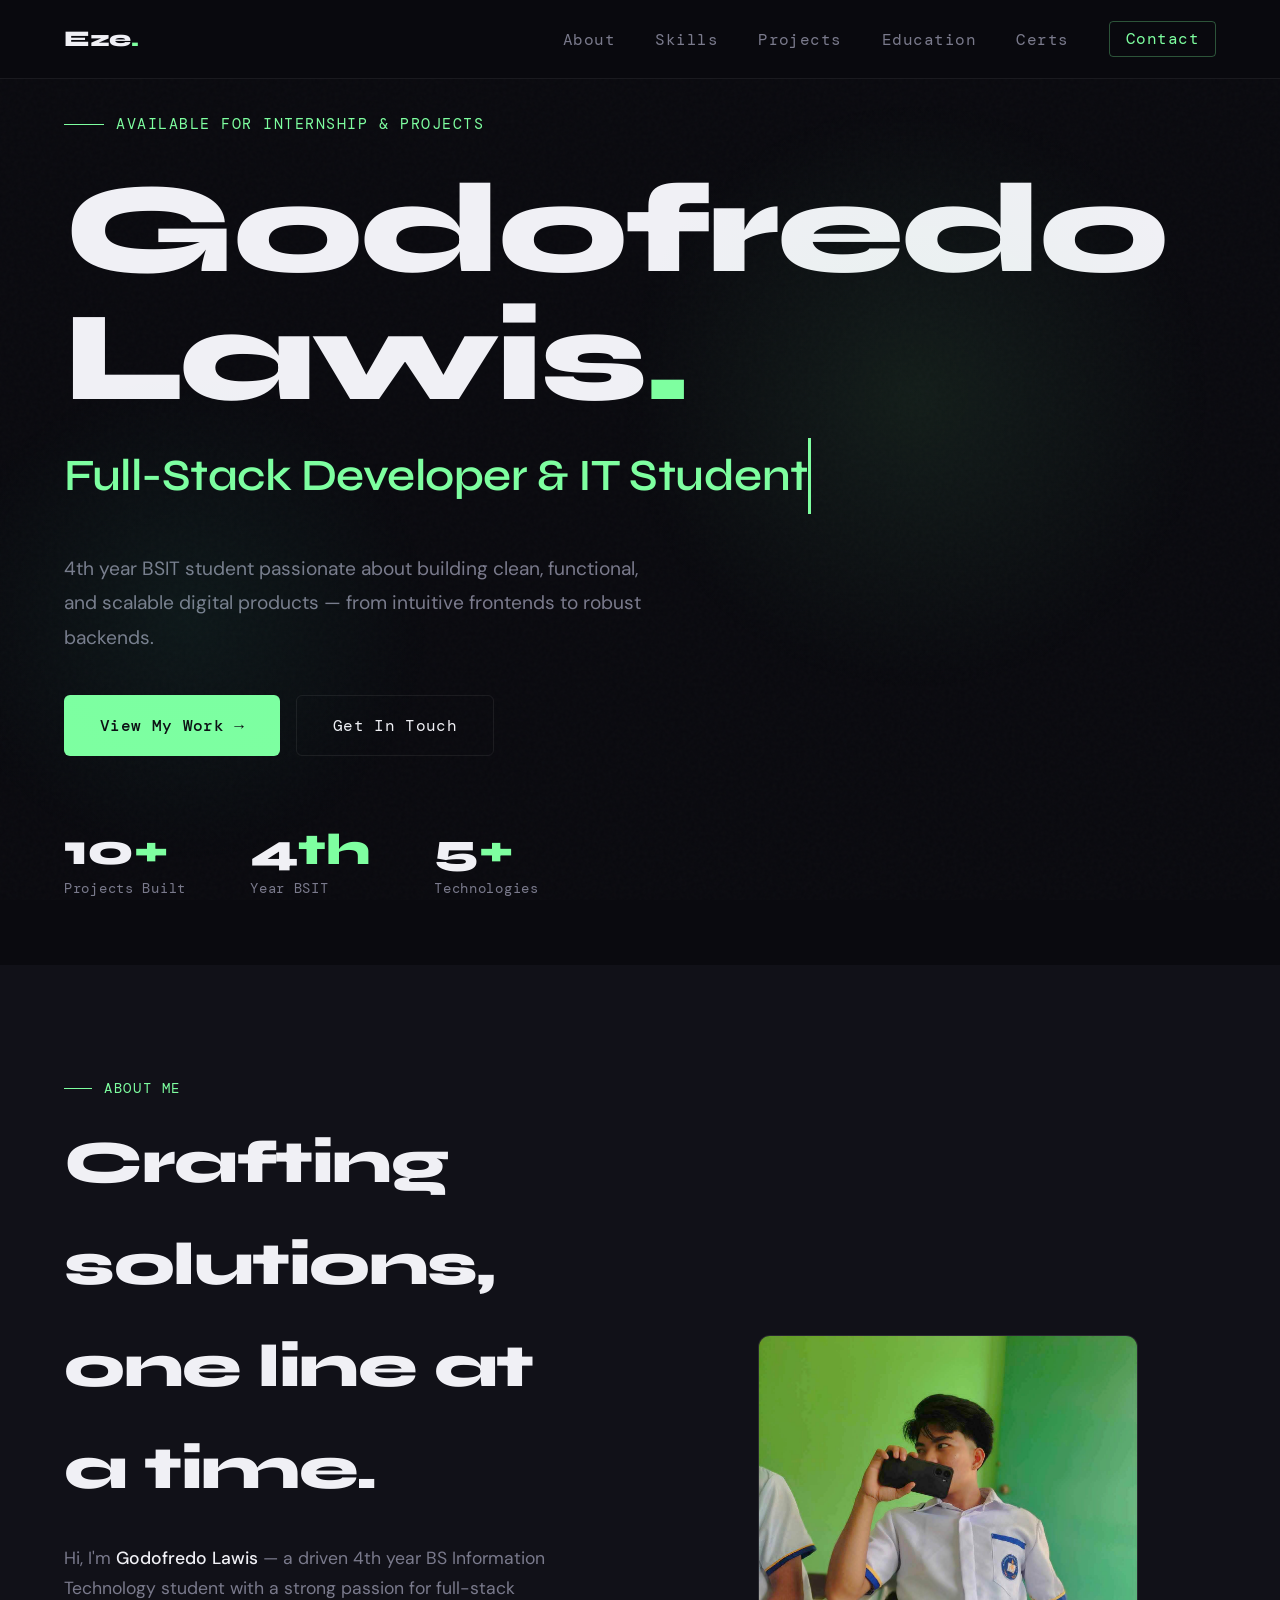
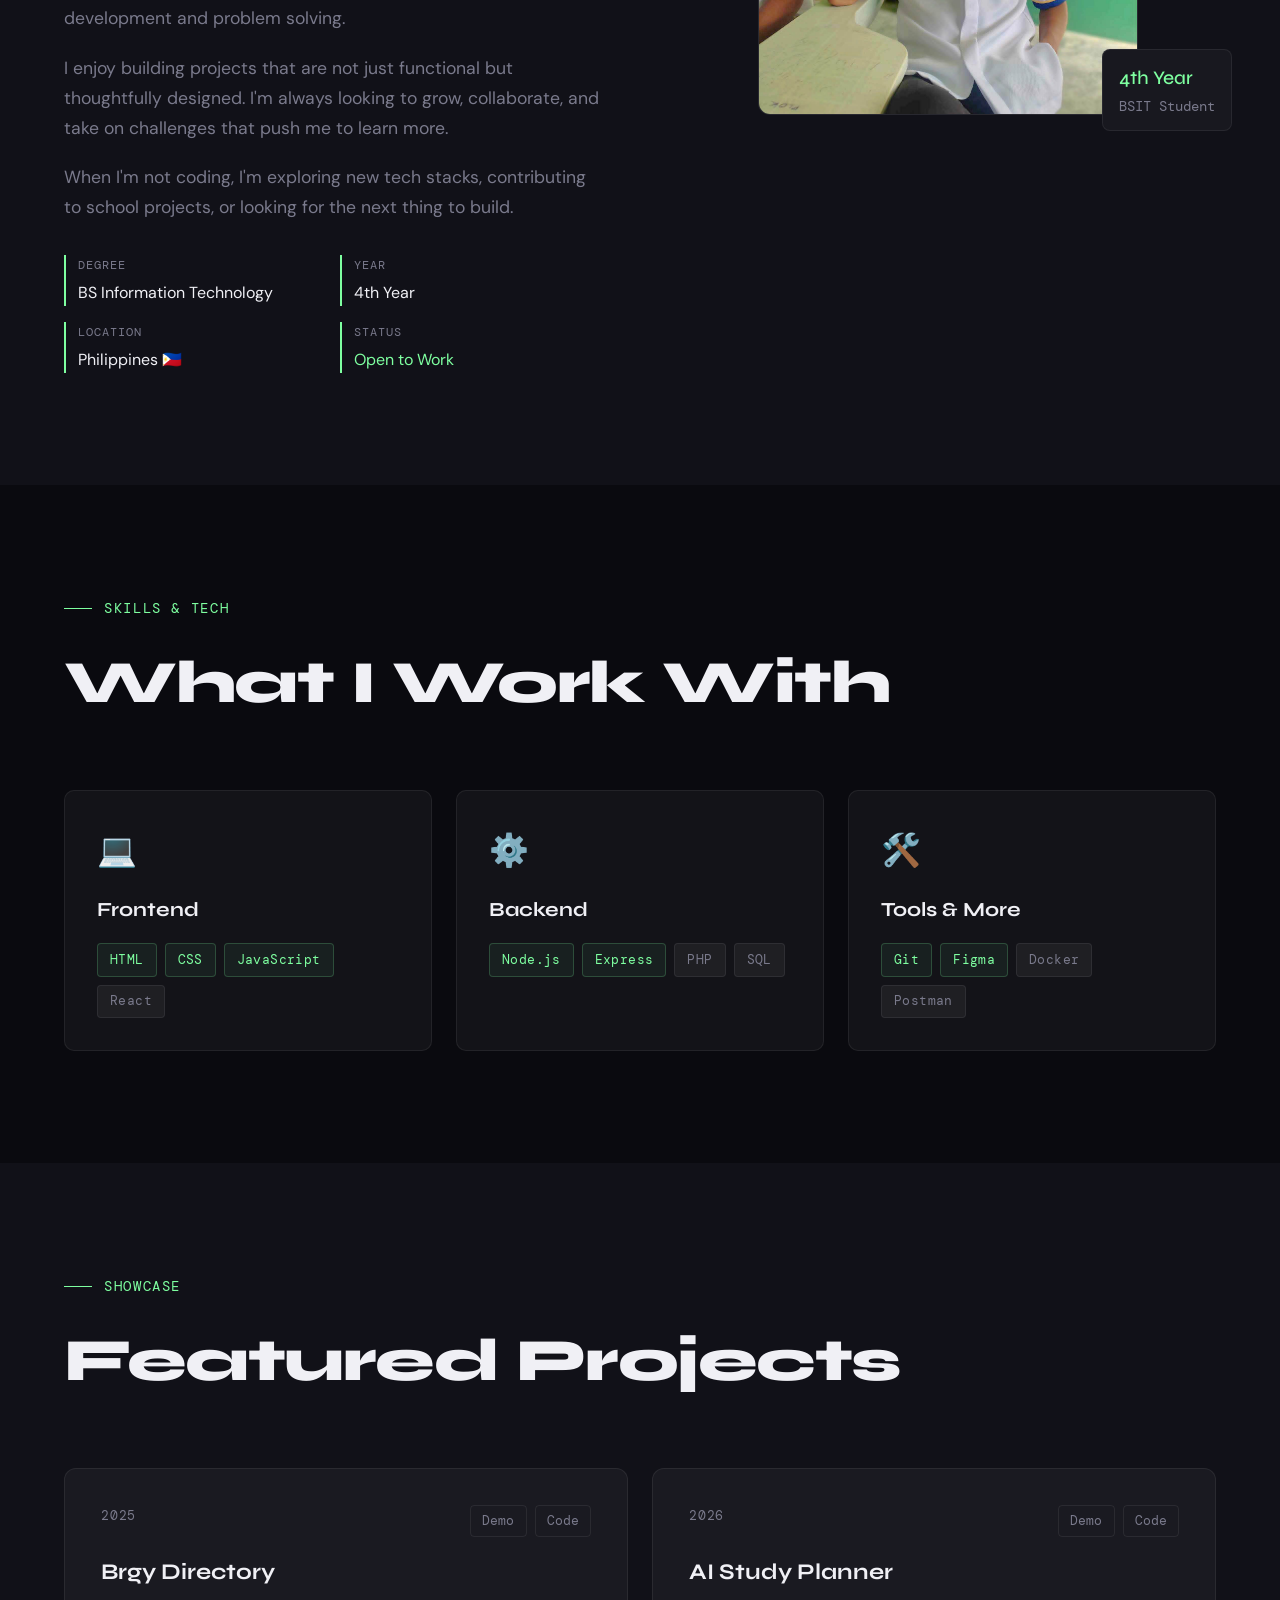
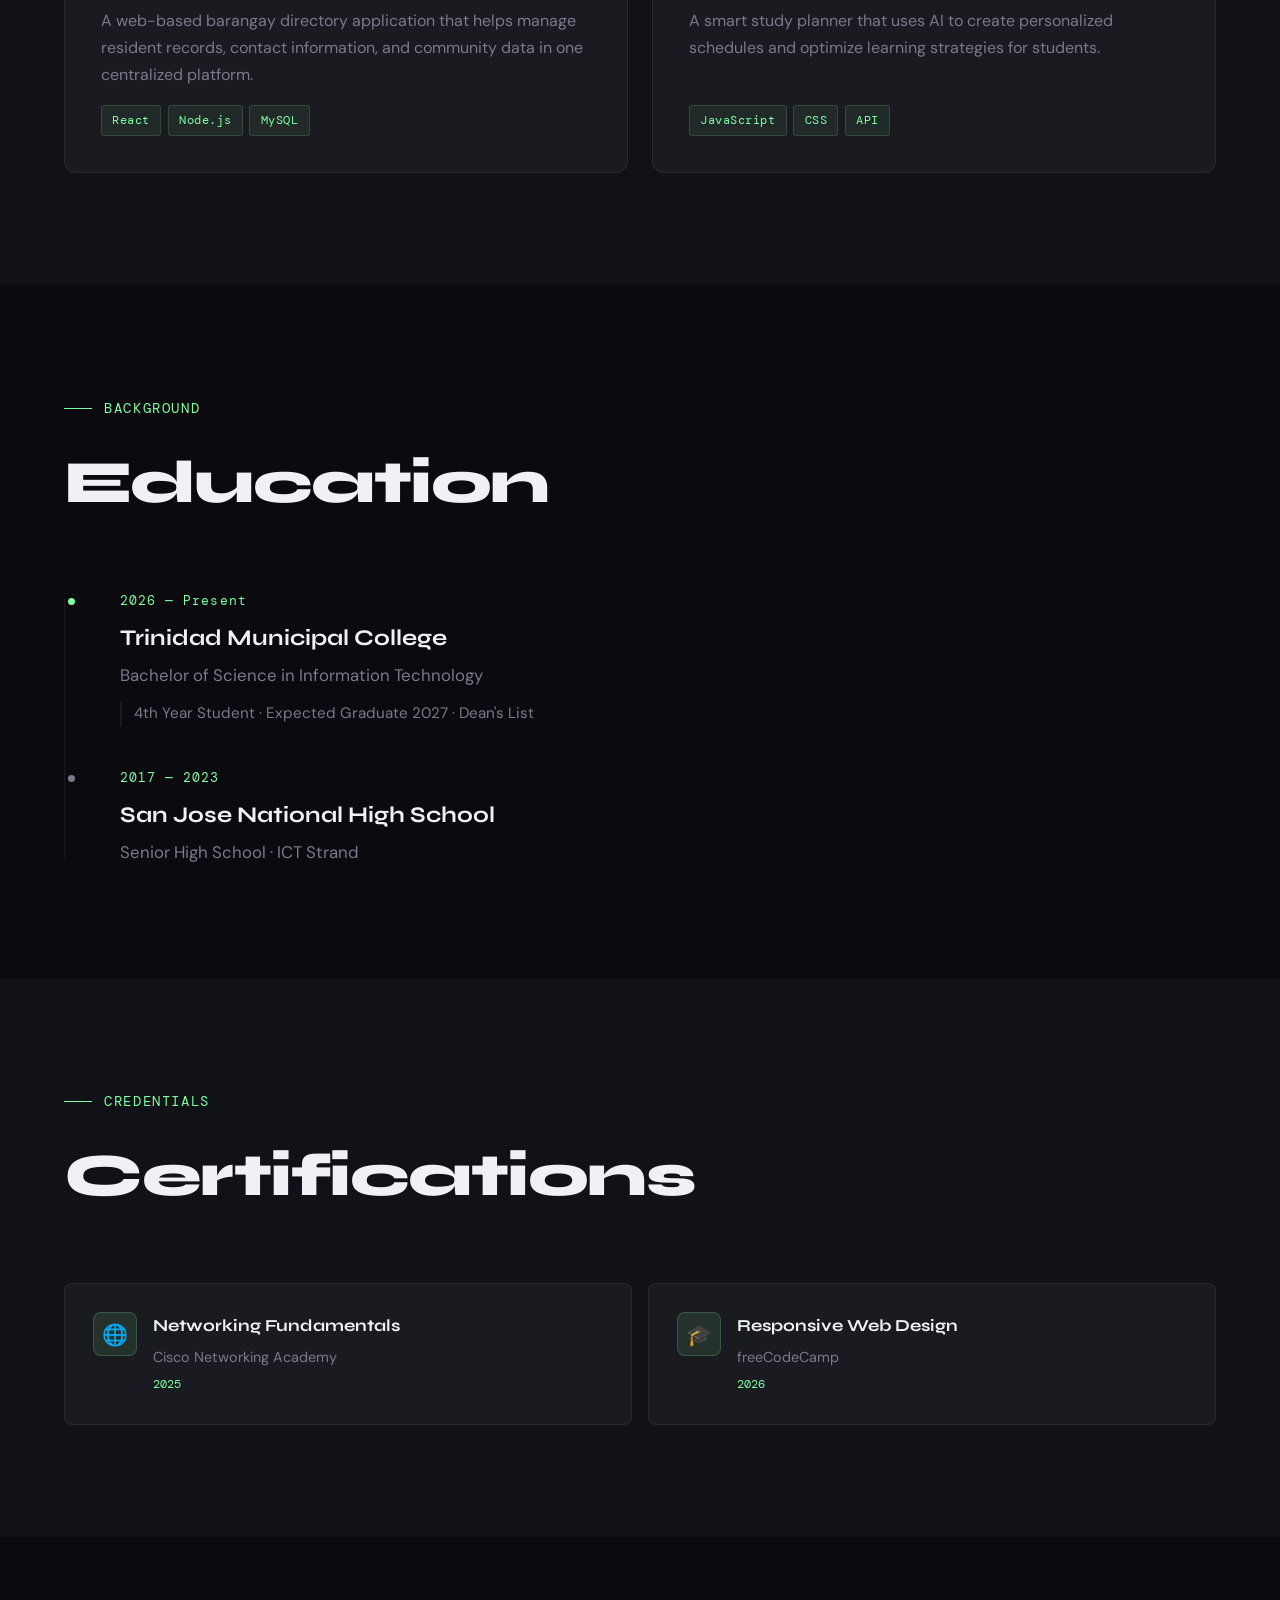
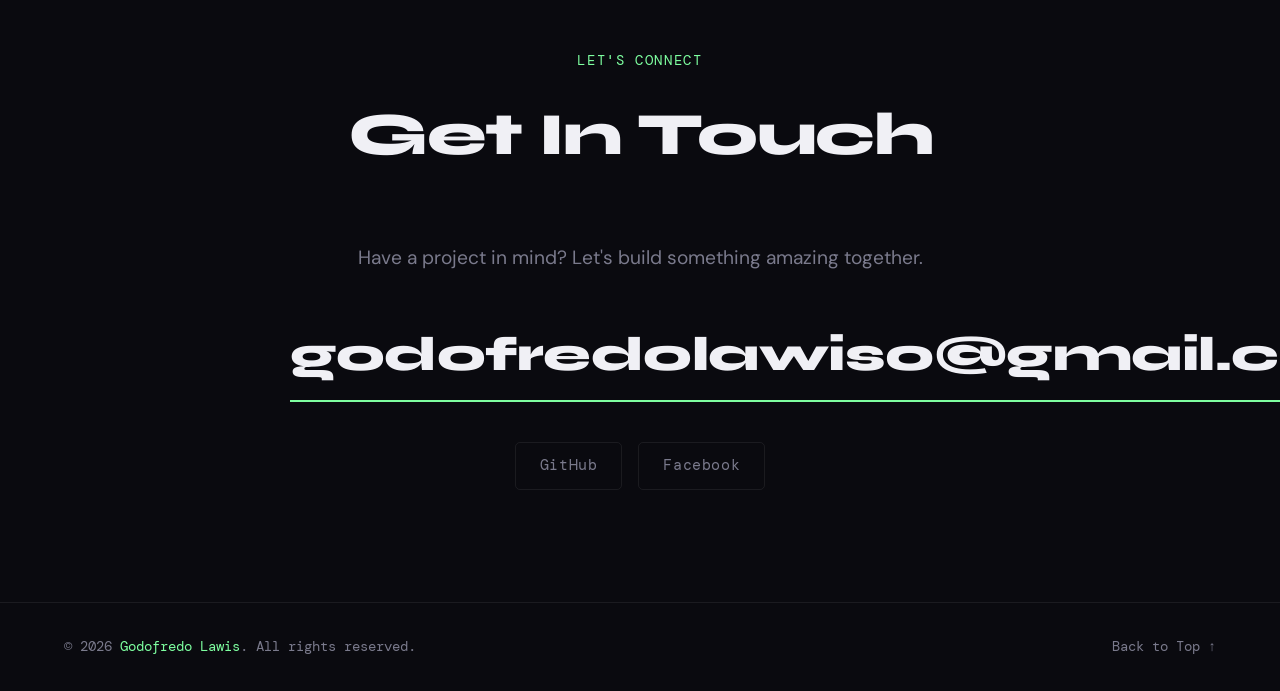
==== commit ac8217f6: "fixed" ====
--- a/index.html
+++ b/index.html
@@ -108,7 +108,7 @@
             style="display: flex; justify-content: center; position: relative"
           >
             <img
-              src="lawis.jpg"
+              src="lawiss.jpg"
               data-hover="eze.jpg"
               alt="Godofredo Lawis - Full-Stack Developer"
               class="about-avatar"
@@ -219,13 +219,13 @@
         <div class="edu-timeline">
           <div class="edu-item reveal">
             <div class="edu-dot"></div>
-            <div class="edu-year">2022 — Present</div>
+            <div class="edu-year">2026 — Present</div>
             <div class="edu-school">Trinidad Municipal College</div>
             <div class="edu-degree">
               Bachelor of Science in Information Technology
             </div>
             <div class="edu-note">
-              4th Year Student · Expected Graduate 2026 · Dean's List
+              4th Year Student · Expected Graduate 2027 · Dean's List
             </div>
           </div>
           <div class="edu-item reveal">
@@ -249,7 +249,7 @@
             <div class="cert-info">
               <div class="cert-name">Networking Fundamentals</div>
               <div class="cert-issuer">Cisco Networking Academy</div>
-              <div class="cert-date">2024</div>
+              <div class="cert-date">2025</div>
             </div>
           </div>
           <div class="cert-card reveal">
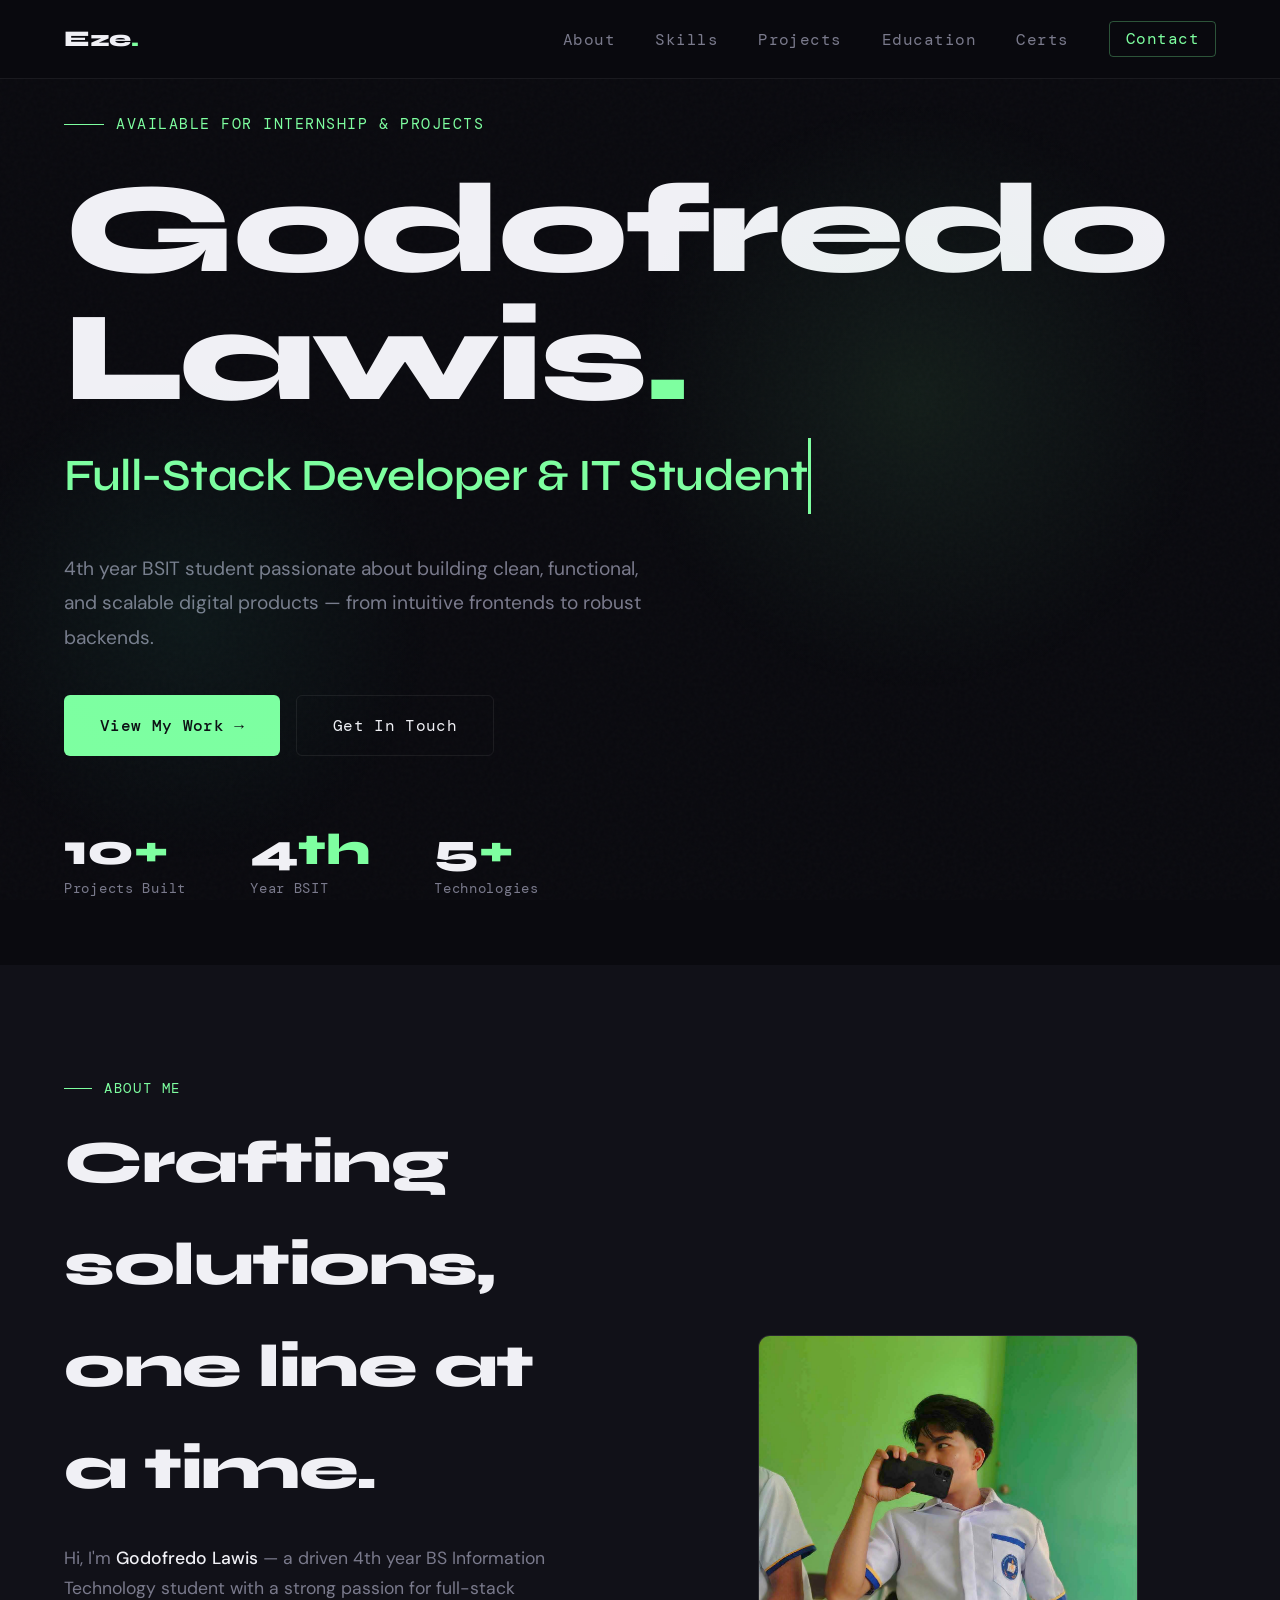
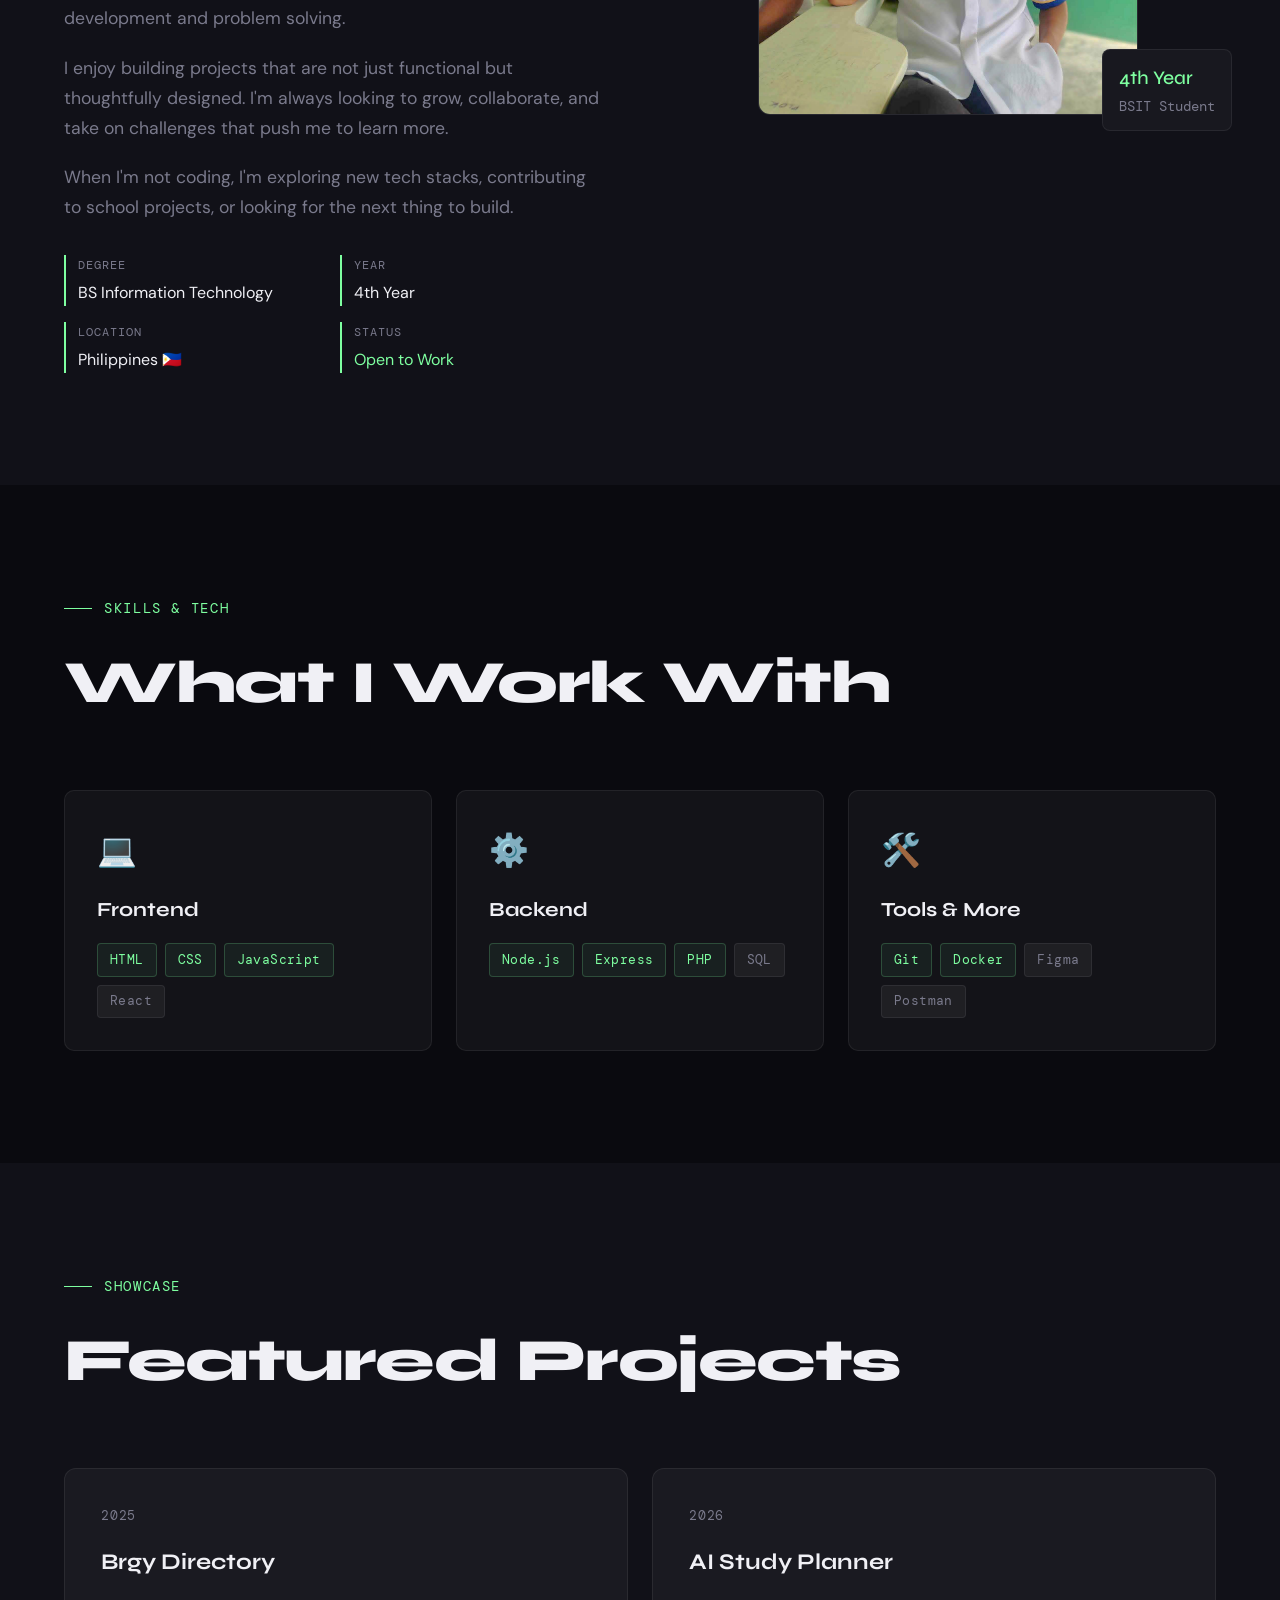
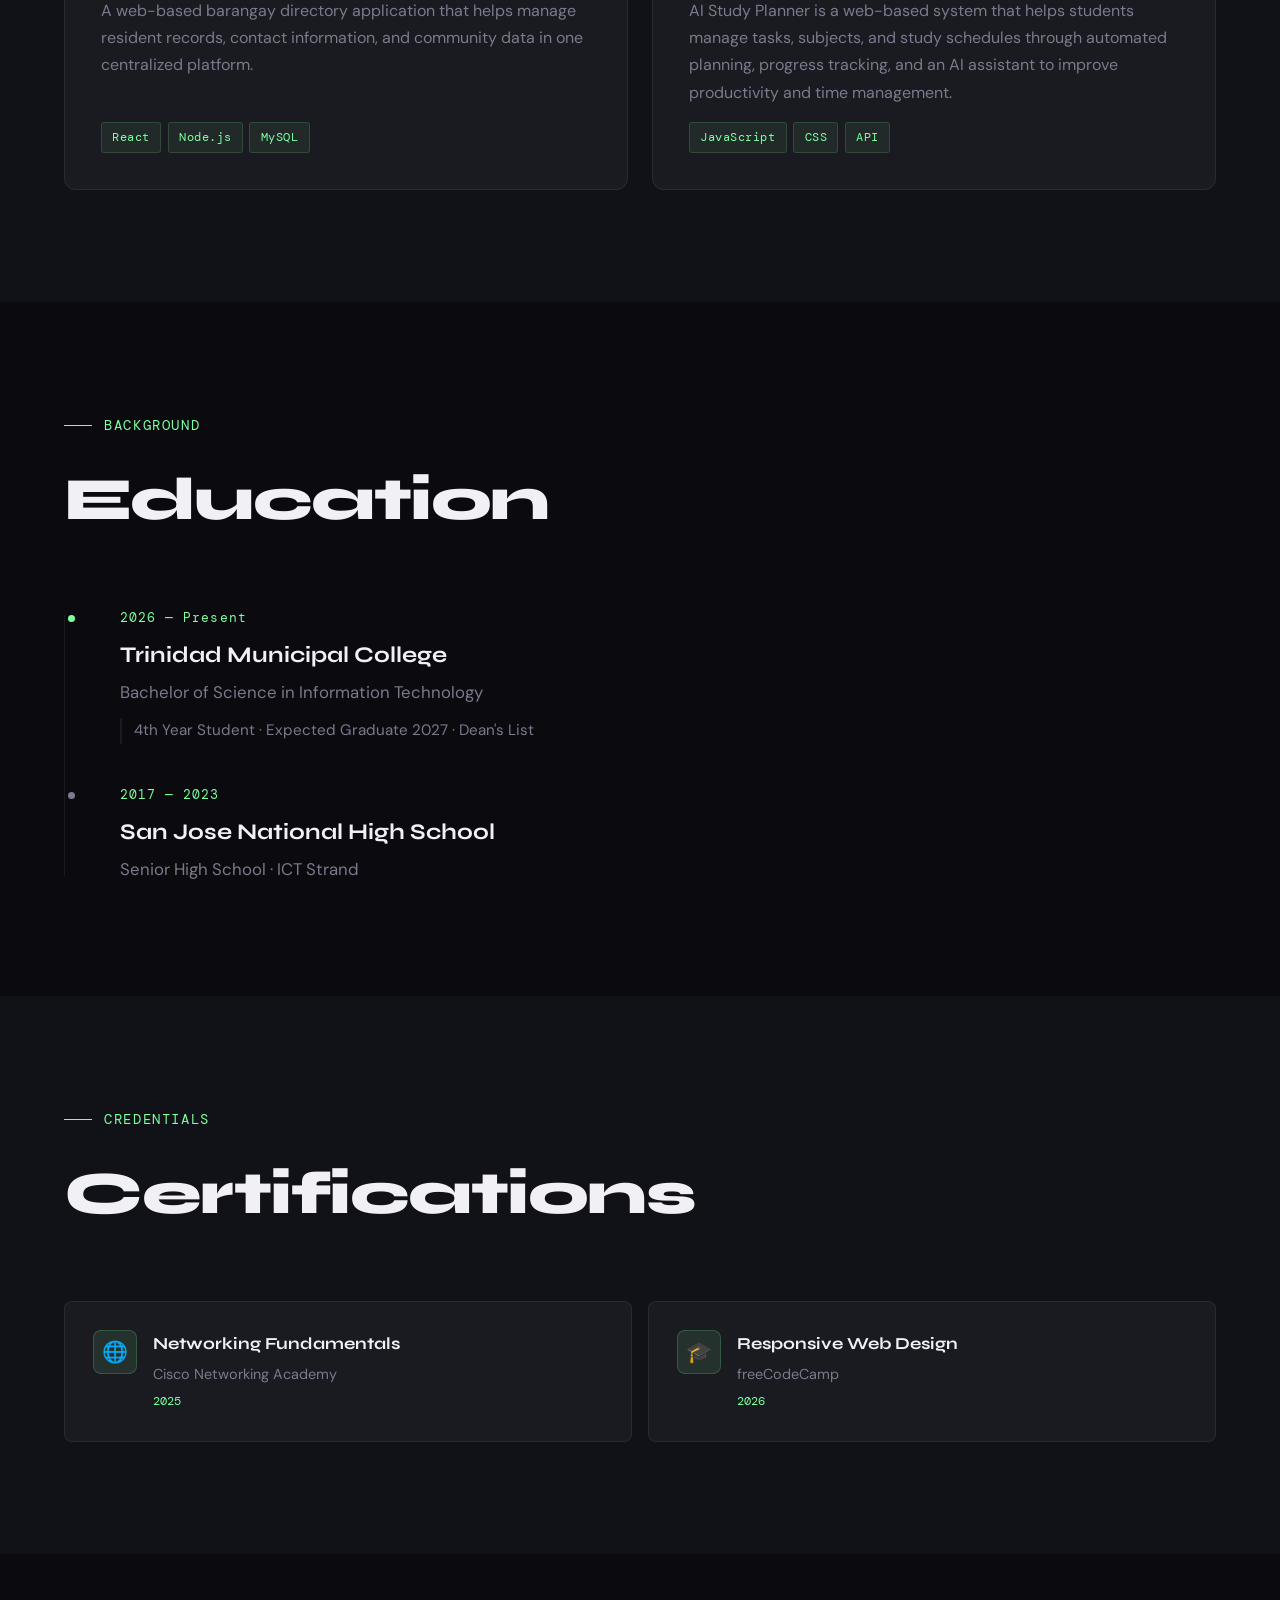
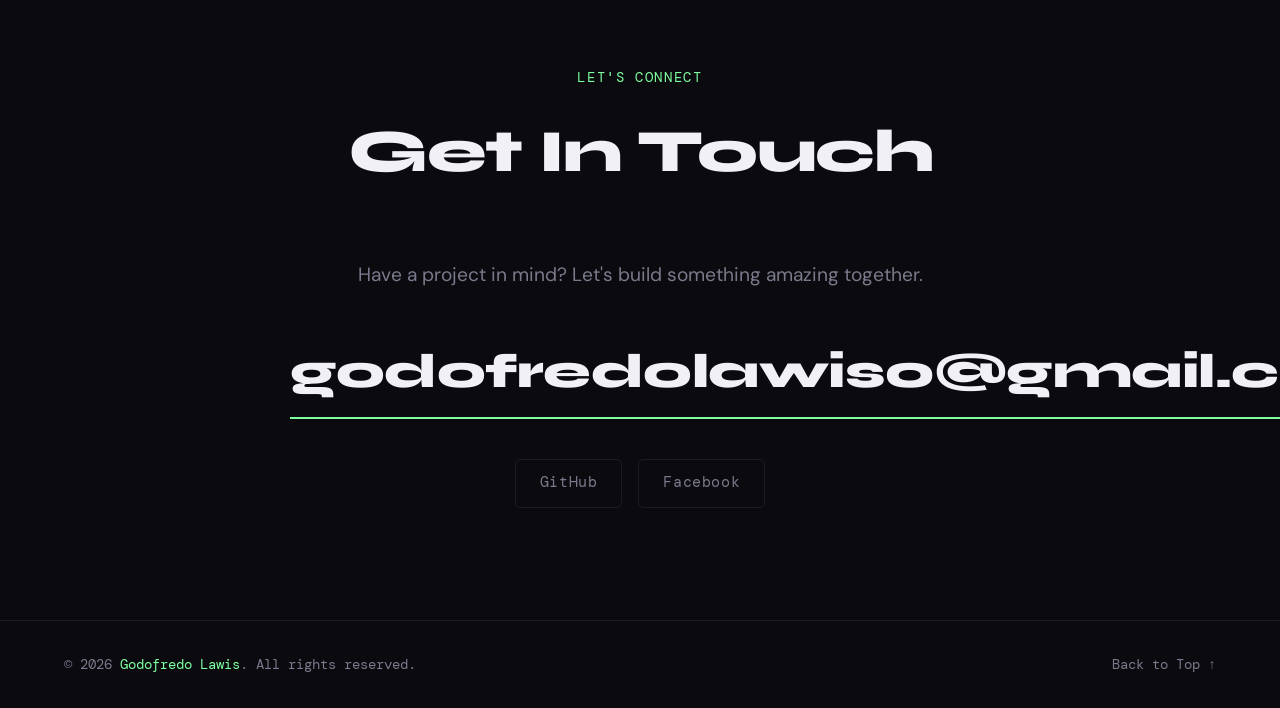
==== commit dd65b98f: "final" ====
--- a/index.html
+++ b/index.html
@@ -144,7 +144,7 @@
             <div class="skill-tags">
               <span class="skill-tag accent">Node.js</span>
               <span class="skill-tag accent">Express</span>
-              <span class="skill-tag">PHP</span>
+              <span class="skill-tag accent">PHP</span>
               <span class="skill-tag">SQL</span>
             </div>
           </div>
@@ -153,8 +153,8 @@
             <div class="skill-card-title">Tools &amp; More</div>
             <div class="skill-tags">
               <span class="skill-tag accent">Git</span>
-              <span class="skill-tag accent">Figma</span>
-              <span class="skill-tag">Docker</span>
+              <span class="skill-tag accent">Docker</span>
+              <span class="skill-tag">Figma</span>
               <span class="skill-tag">Postman</span>
             </div>
           </div>
@@ -172,8 +172,8 @@
             <div class="project-meta">
               <div class="project-year">2025</div>
               <div class="project-links">
-                <a href="#" class="project-link">Demo</a>
-                <a href="#" class="project-link">Code</a>
+                <!-- <a href="#" class="project-link">Demo</a>
+                <a href="#" class="project-link">Code</a> -->
               </div>
             </div>
             <div class="project-title">Brgy Directory</div>
@@ -192,14 +192,16 @@
             <div class="project-meta">
               <div class="project-year">2026</div>
               <div class="project-links">
-                <a href="#" class="project-link">Demo</a>
-                <a href="#" class="project-link">Code</a>
+                <!-- <a href="#" class="project-link">Demo</a>
+                <a href="#" class="project-link">Code</a> -->
               </div>
             </div>
             <div class="project-title">AI Study Planner</div>
             <div class="project-desc">
-              A smart study planner that uses AI to create personalized
-              schedules and optimize learning strategies for students.
+              AI Study Planner is a web-based system that helps students manage
+              tasks, subjects, and study schedules through automated planning,
+              progress tracking, and an AI assistant to improve productivity and
+              time management.
             </div>
             <div class="project-stack">
               <span class="stack-tag">JavaScript</span>
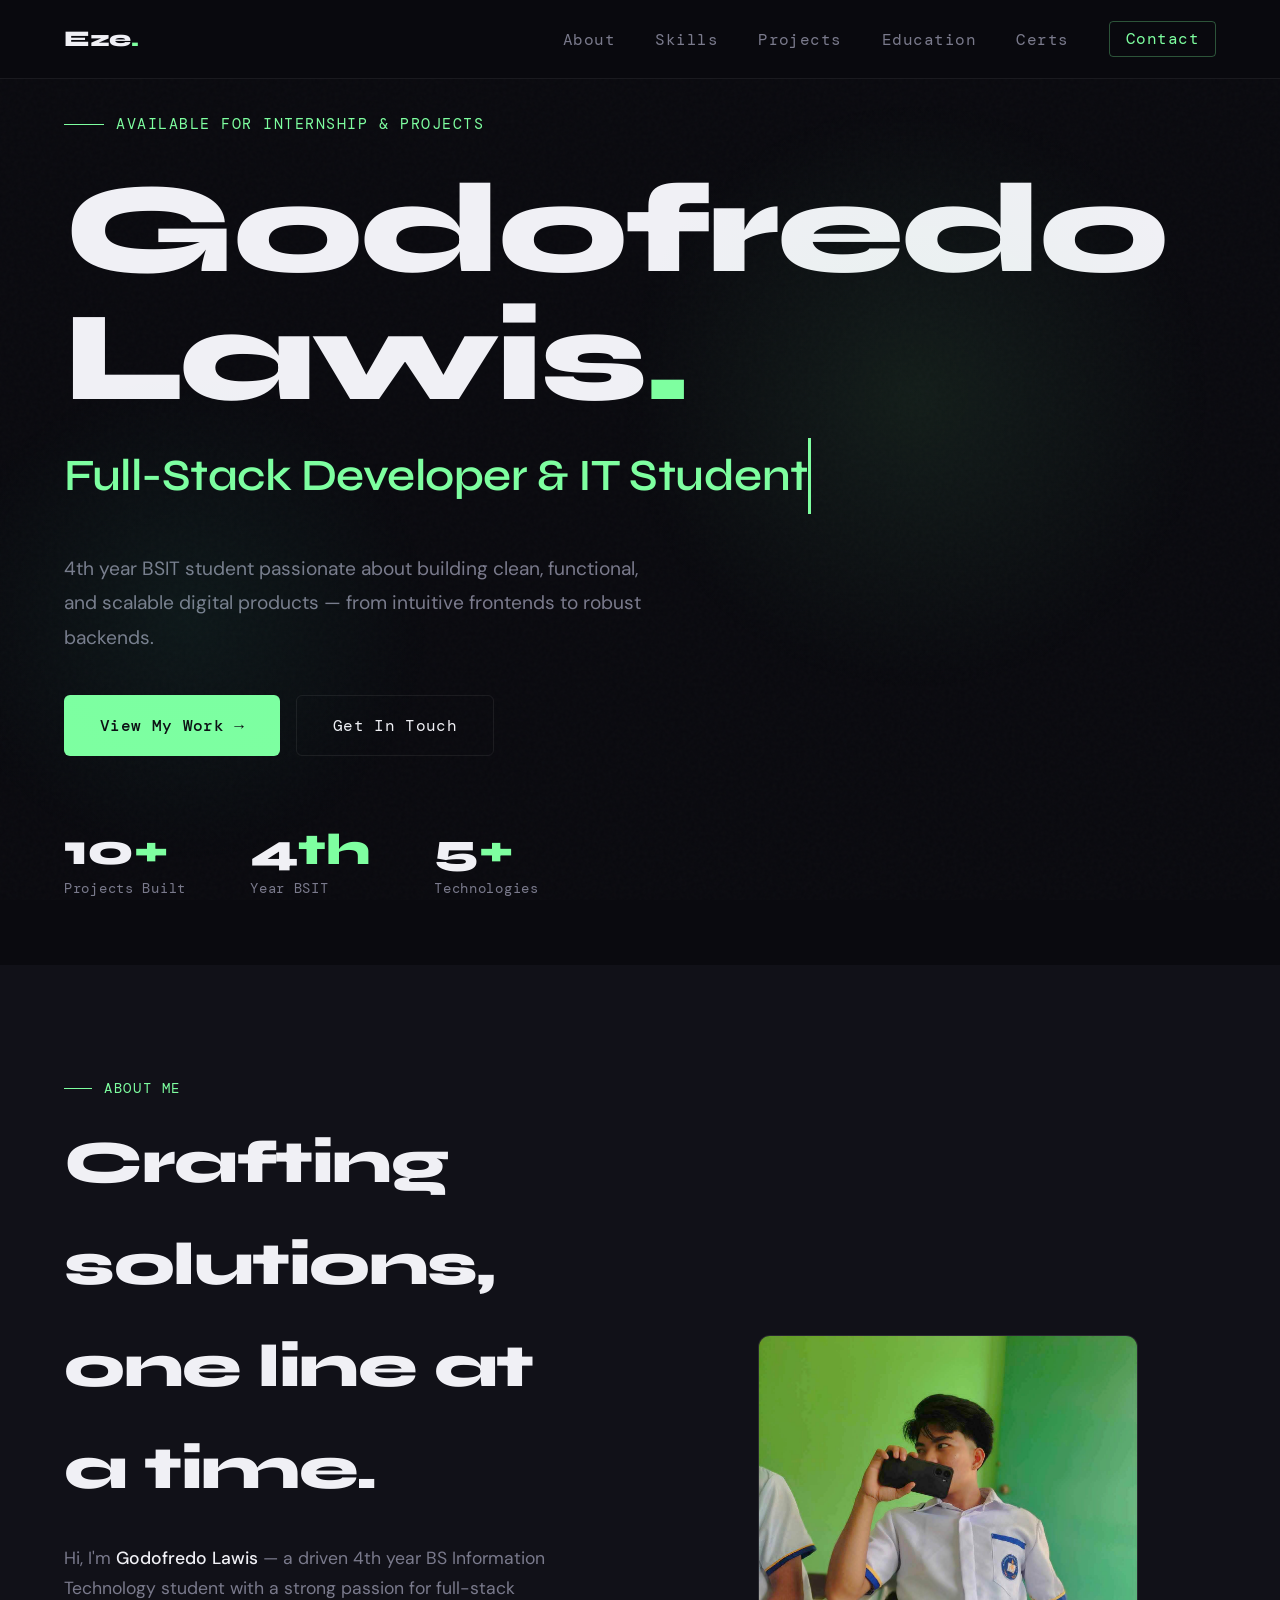
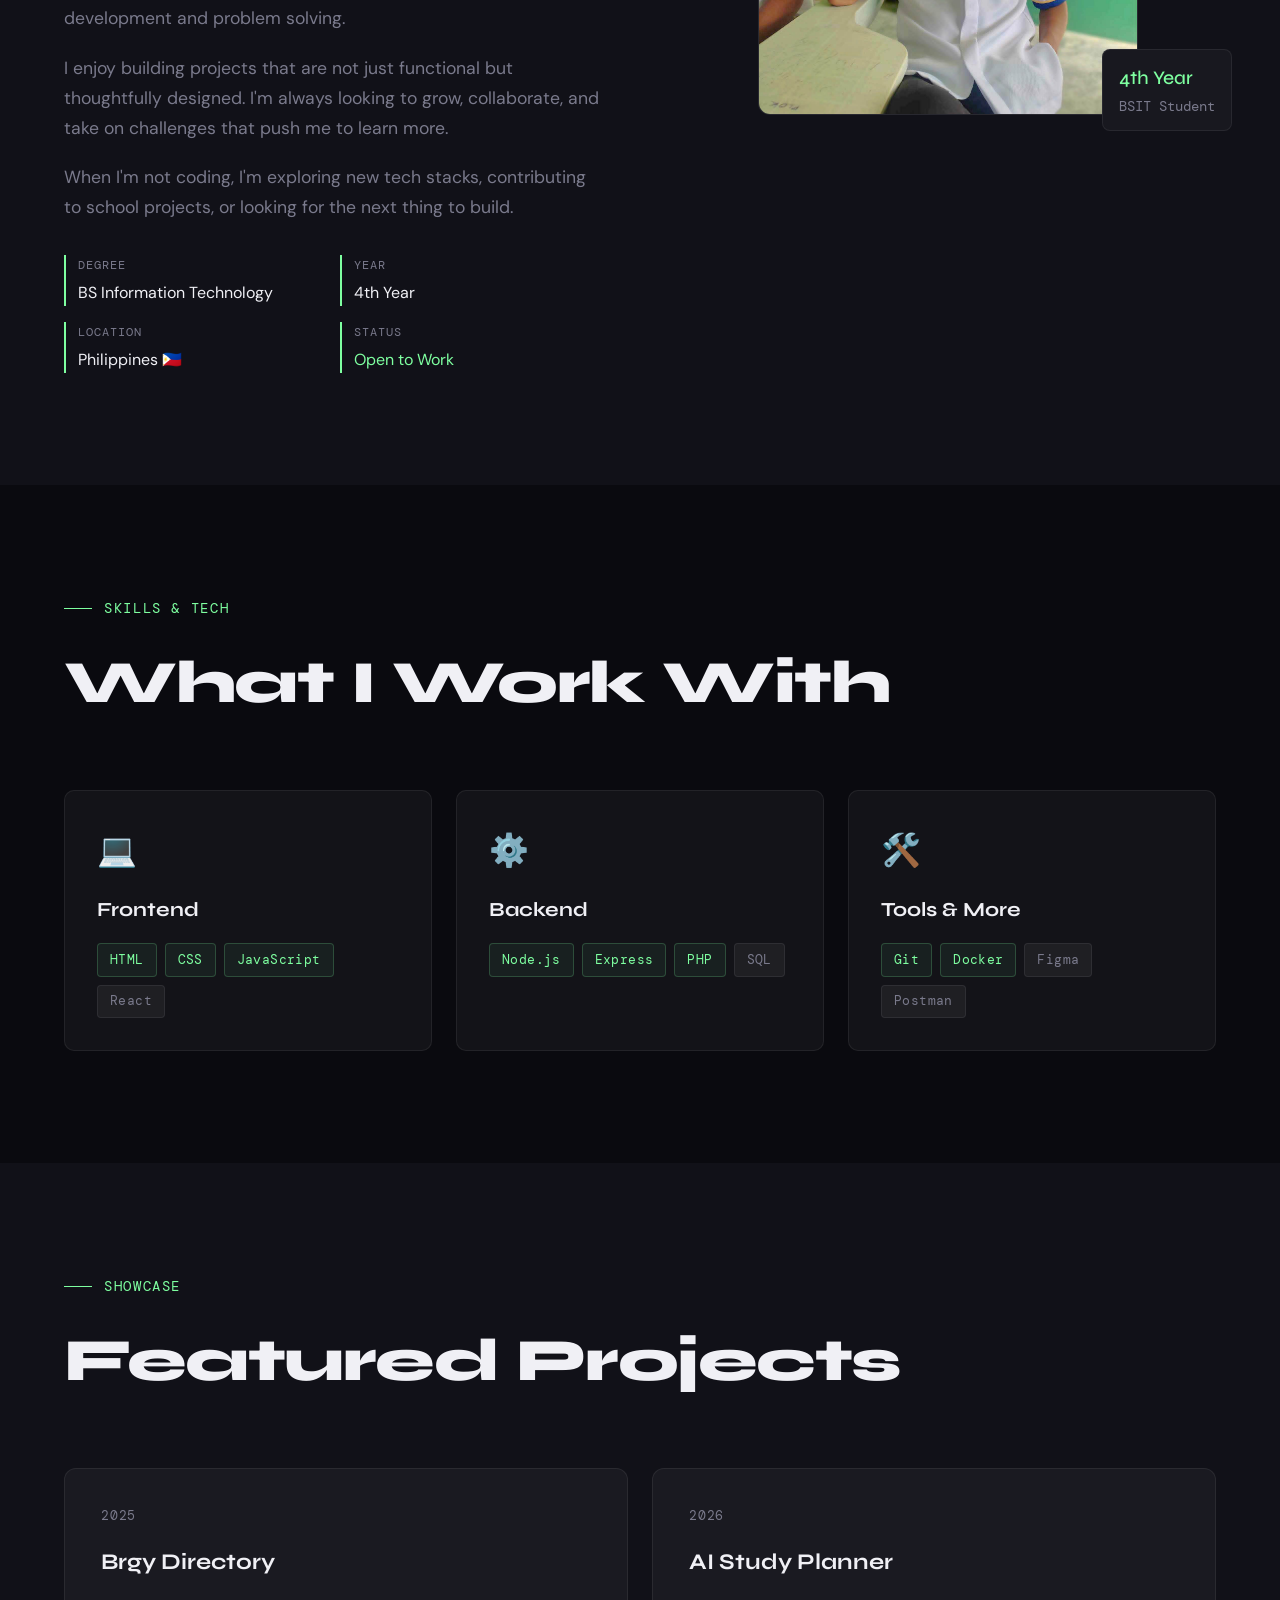
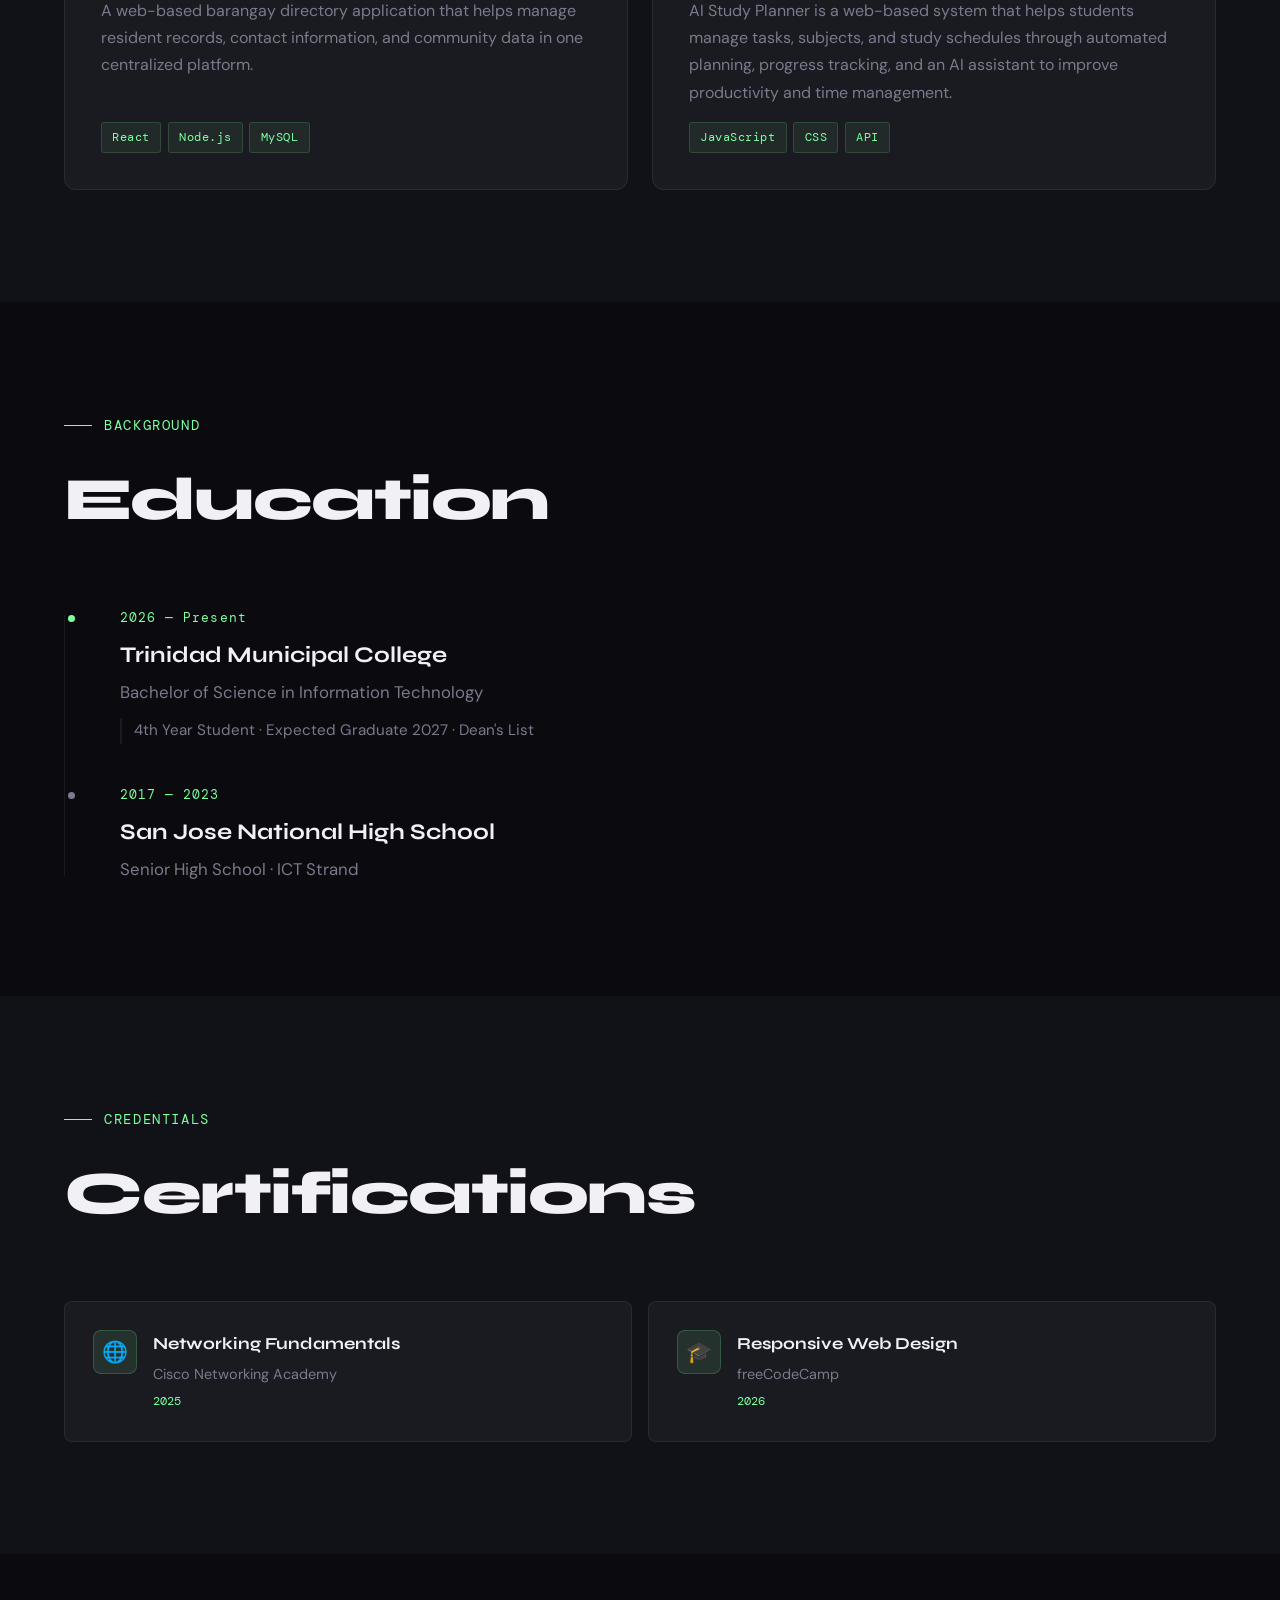
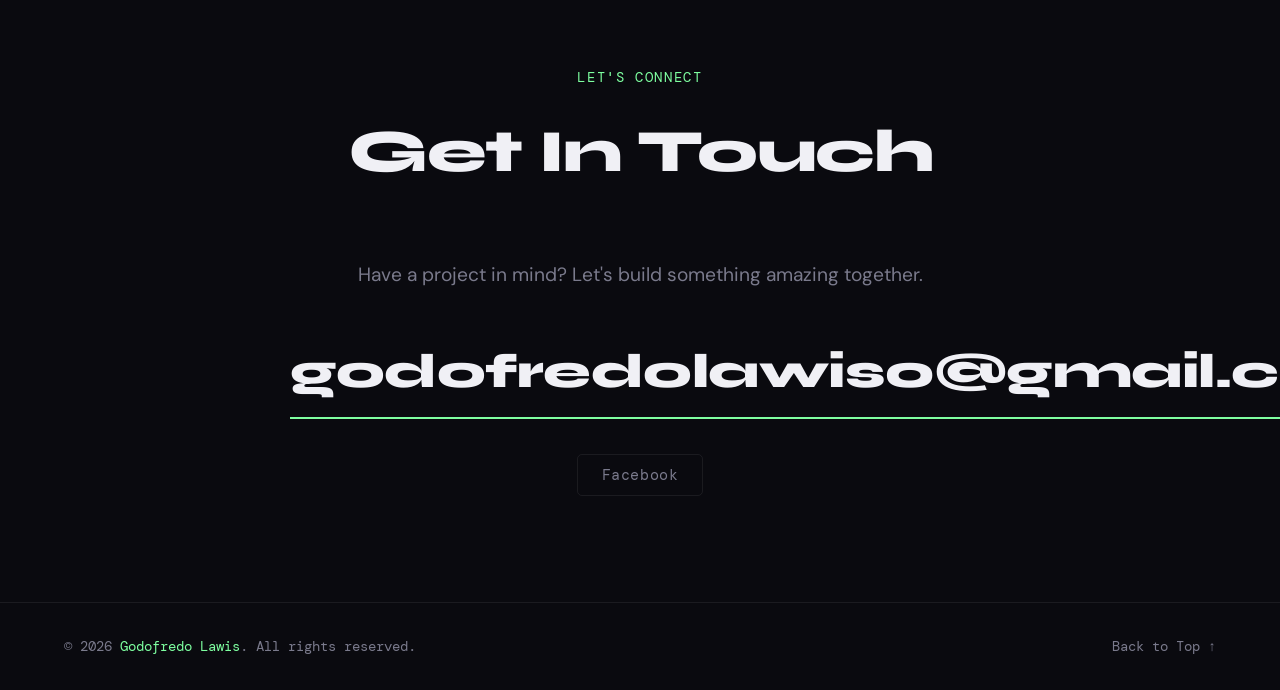
==== commit c23d8e66: "hey" ====
--- a/index.html
+++ b/index.html
@@ -277,10 +277,10 @@
         <a href="mailto:godofredolawis0@gmail.com" class="contact-email reveal">
           godofredolawis0@gmail.com
         </a>
-        <div class="social-links reveal">
+        <!-- <div class="social-links reveal">
           <a href="https://github.com/eizey" class="social-link" target="_blank"
             >GitHub</a
-          >
+          > -->
           <a
             href="https://www.facebook.com/eze.keyn355138"
             class="social-link"
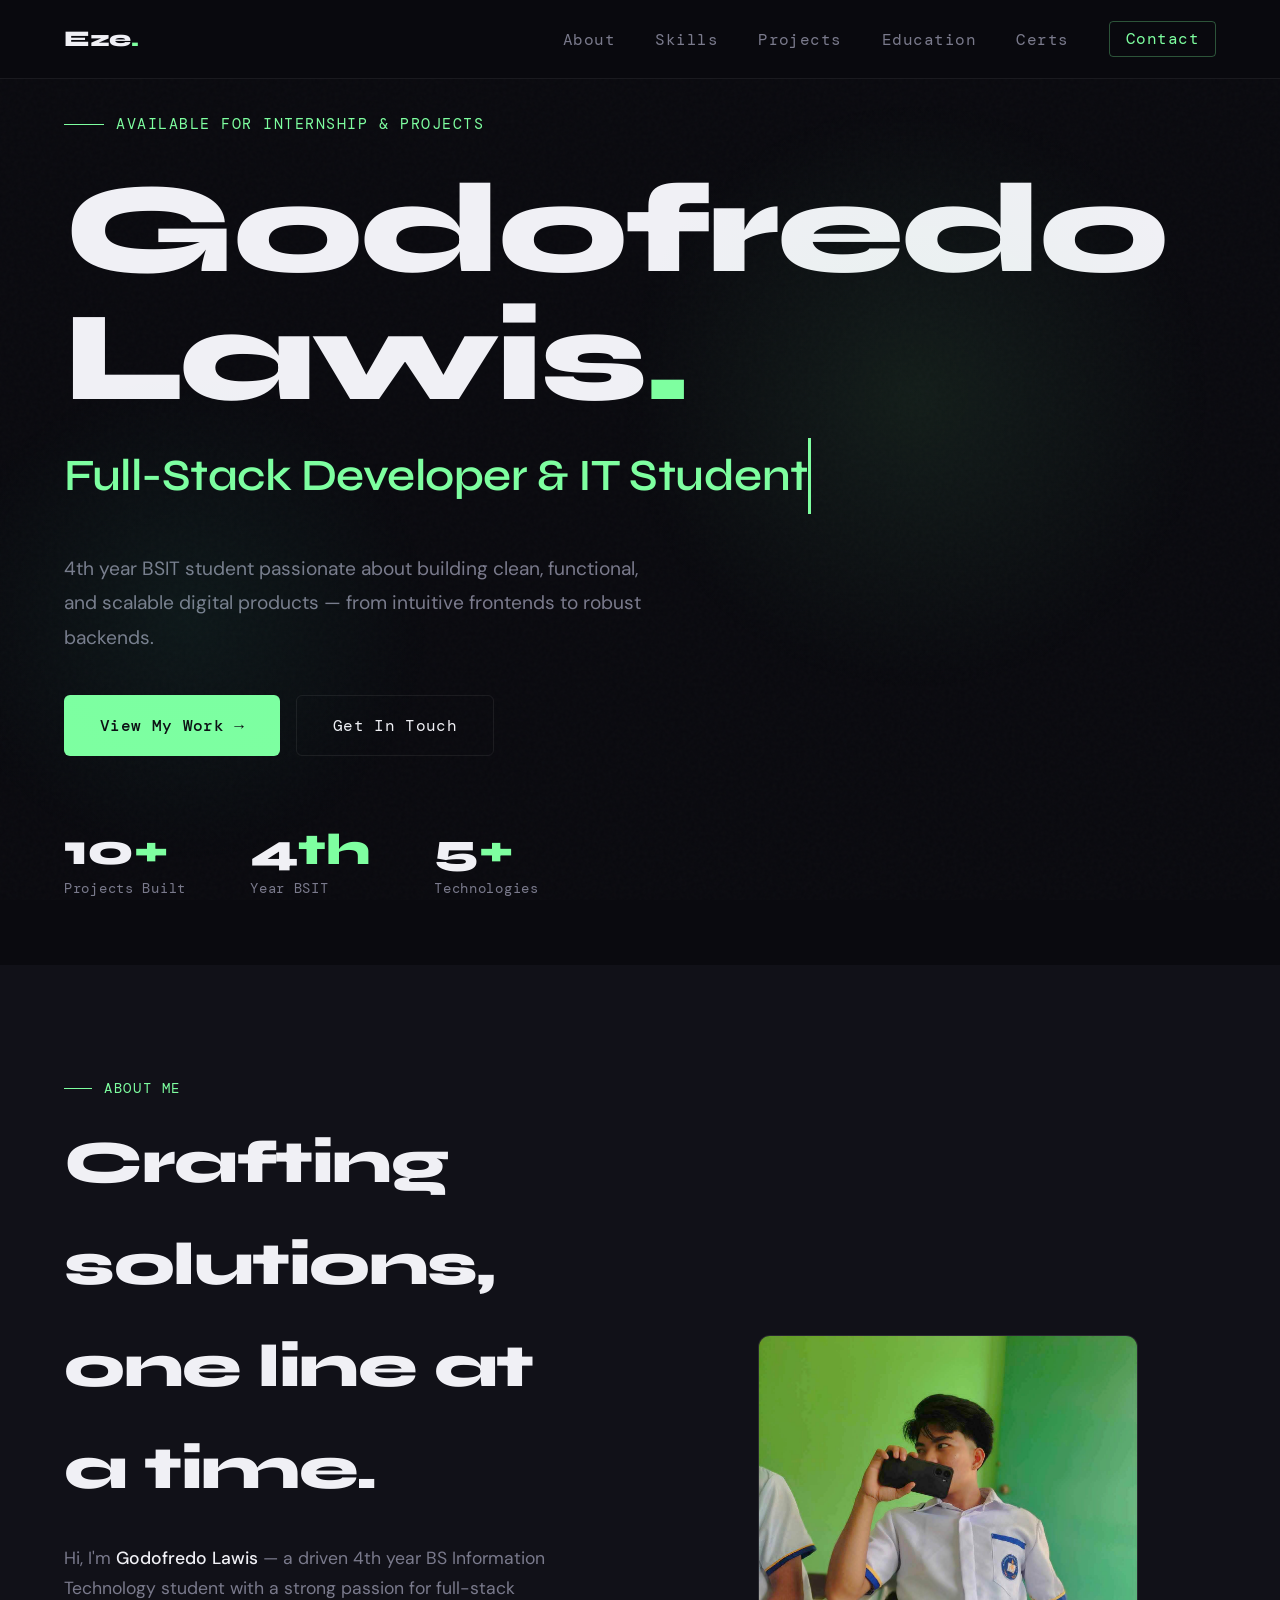
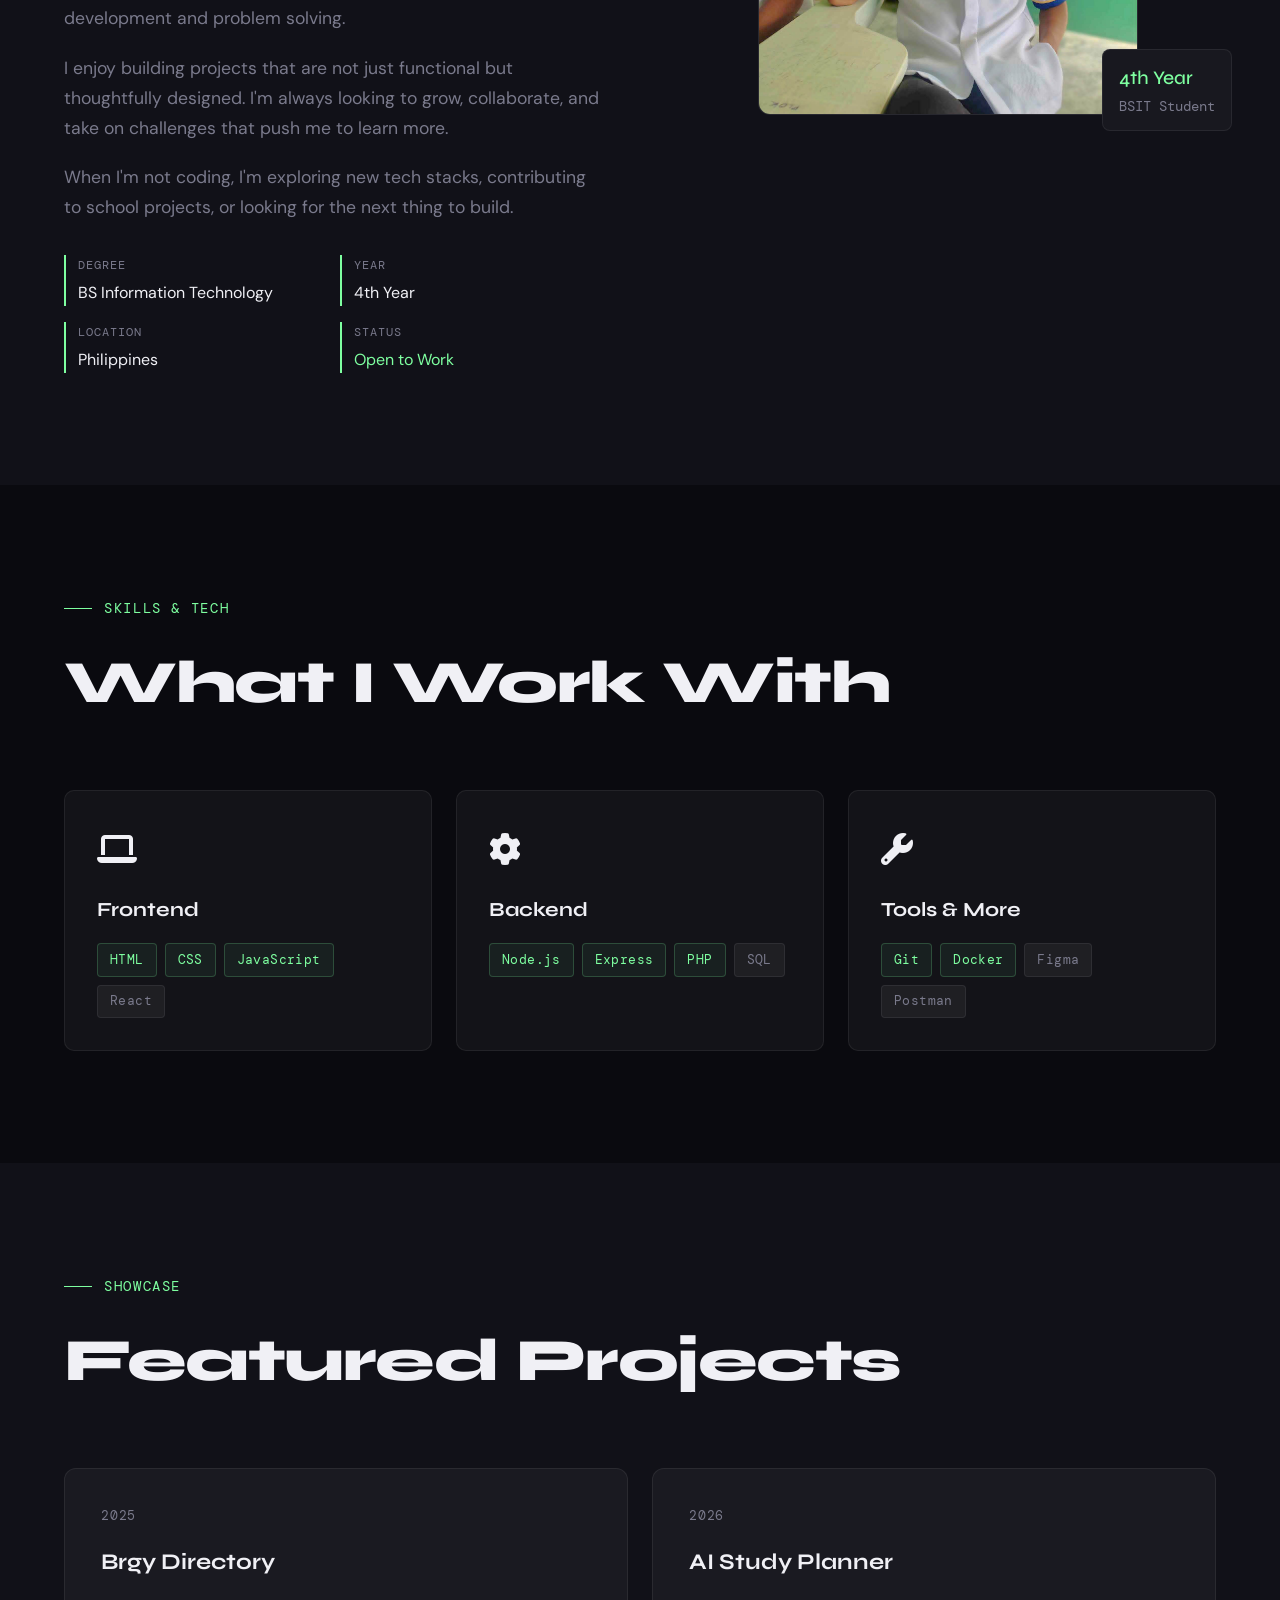
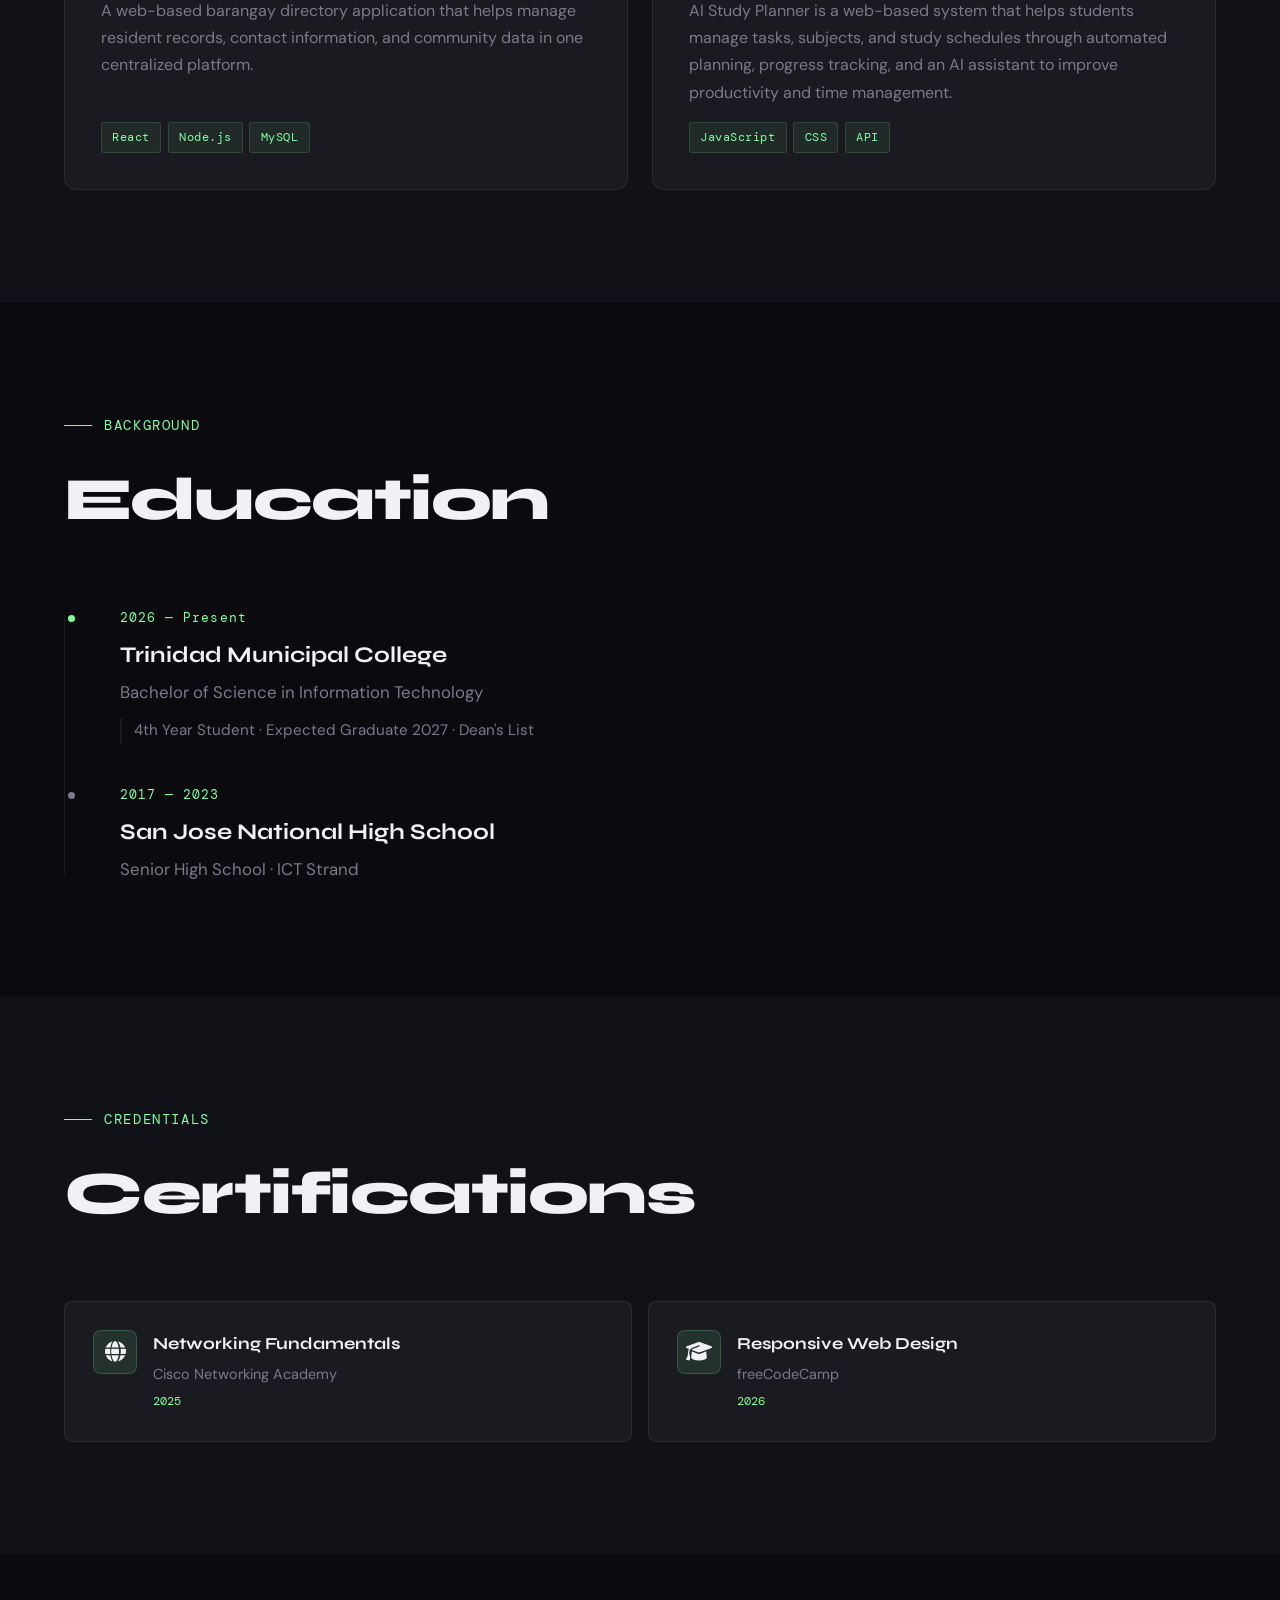
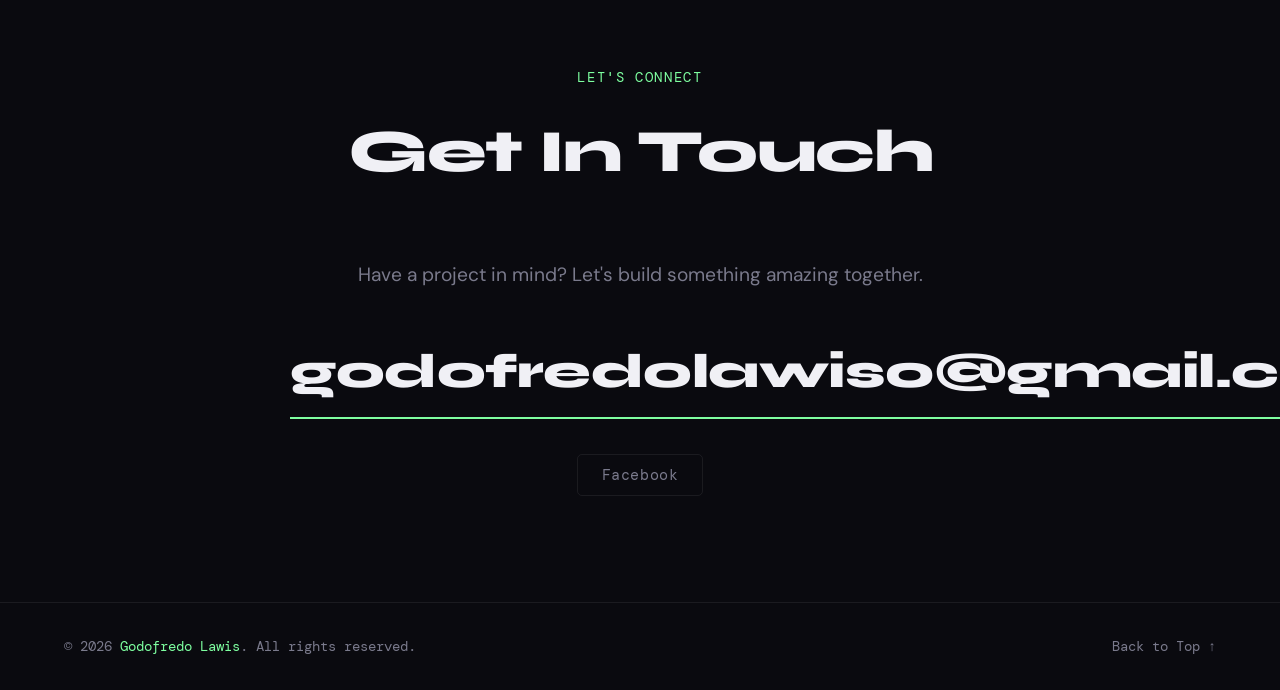
==== commit cb192f35: "icons" ====
--- a/index.html
+++ b/index.html
@@ -10,6 +10,7 @@
       rel="stylesheet"
     />
     <link rel="stylesheet" href="styles.css" />
+    <link rel="stylesheet" href="https://cdnjs.cloudflare.com/ajax/libs/font-awesome/6.5.1/css/all.min.css" />
   </head>
   <body>
     <!-- NAV -->
@@ -93,7 +94,7 @@
               </div>
               <div class="detail-item">
                 <div class="detail-label">Location</div>
-                <div class="detail-val">Philippines 🇵🇭</div>
+                <div class="detail-val">Philippines</div>
               </div>
               <div class="detail-item">
                 <div class="detail-label">Status</div>
@@ -129,7 +130,7 @@
         <h2 class="section-title reveal">What I Work With</h2>
         <div class="skills-grid">
           <div class="skill-card reveal">
-            <div class="skill-card-icon">💻</div>
+            <div class="skill-card-icon"><i class="fas fa-laptop"></i></div>
             <div class="skill-card-title">Frontend</div>
             <div class="skill-tags">
               <span class="skill-tag accent">HTML</span>
@@ -139,7 +140,7 @@
             </div>
           </div>
           <div class="skill-card reveal">
-            <div class="skill-card-icon">⚙️</div>
+            <div class="skill-card-icon"><i class="fas fa-cog"></i></div>
             <div class="skill-card-title">Backend</div>
             <div class="skill-tags">
               <span class="skill-tag accent">Node.js</span>
@@ -149,7 +150,7 @@
             </div>
           </div>
           <div class="skill-card reveal">
-            <div class="skill-card-icon">🛠️</div>
+            <div class="skill-card-icon"><i class="fas fa-wrench"></i></div>
             <div class="skill-card-title">Tools &amp; More</div>
             <div class="skill-tags">
               <span class="skill-tag accent">Git</span>
@@ -247,7 +248,7 @@
         <h2 class="section-title reveal">Certifications</h2>
         <div class="certs-grid">
           <div class="cert-card reveal">
-            <div class="cert-icon">🌐</div>
+            <div class="cert-icon"><i class="fas fa-globe"></i></div>
             <div class="cert-info">
               <div class="cert-name">Networking Fundamentals</div>
               <div class="cert-issuer">Cisco Networking Academy</div>
@@ -255,7 +256,7 @@
             </div>
           </div>
           <div class="cert-card reveal">
-            <div class="cert-icon">🎓</div>
+            <div class="cert-icon"><i class="fas fa-graduation-cap"></i></div>
             <div class="cert-info">
               <div class="cert-name">Responsive Web Design</div>
               <div class="cert-issuer">freeCodeCamp</div>
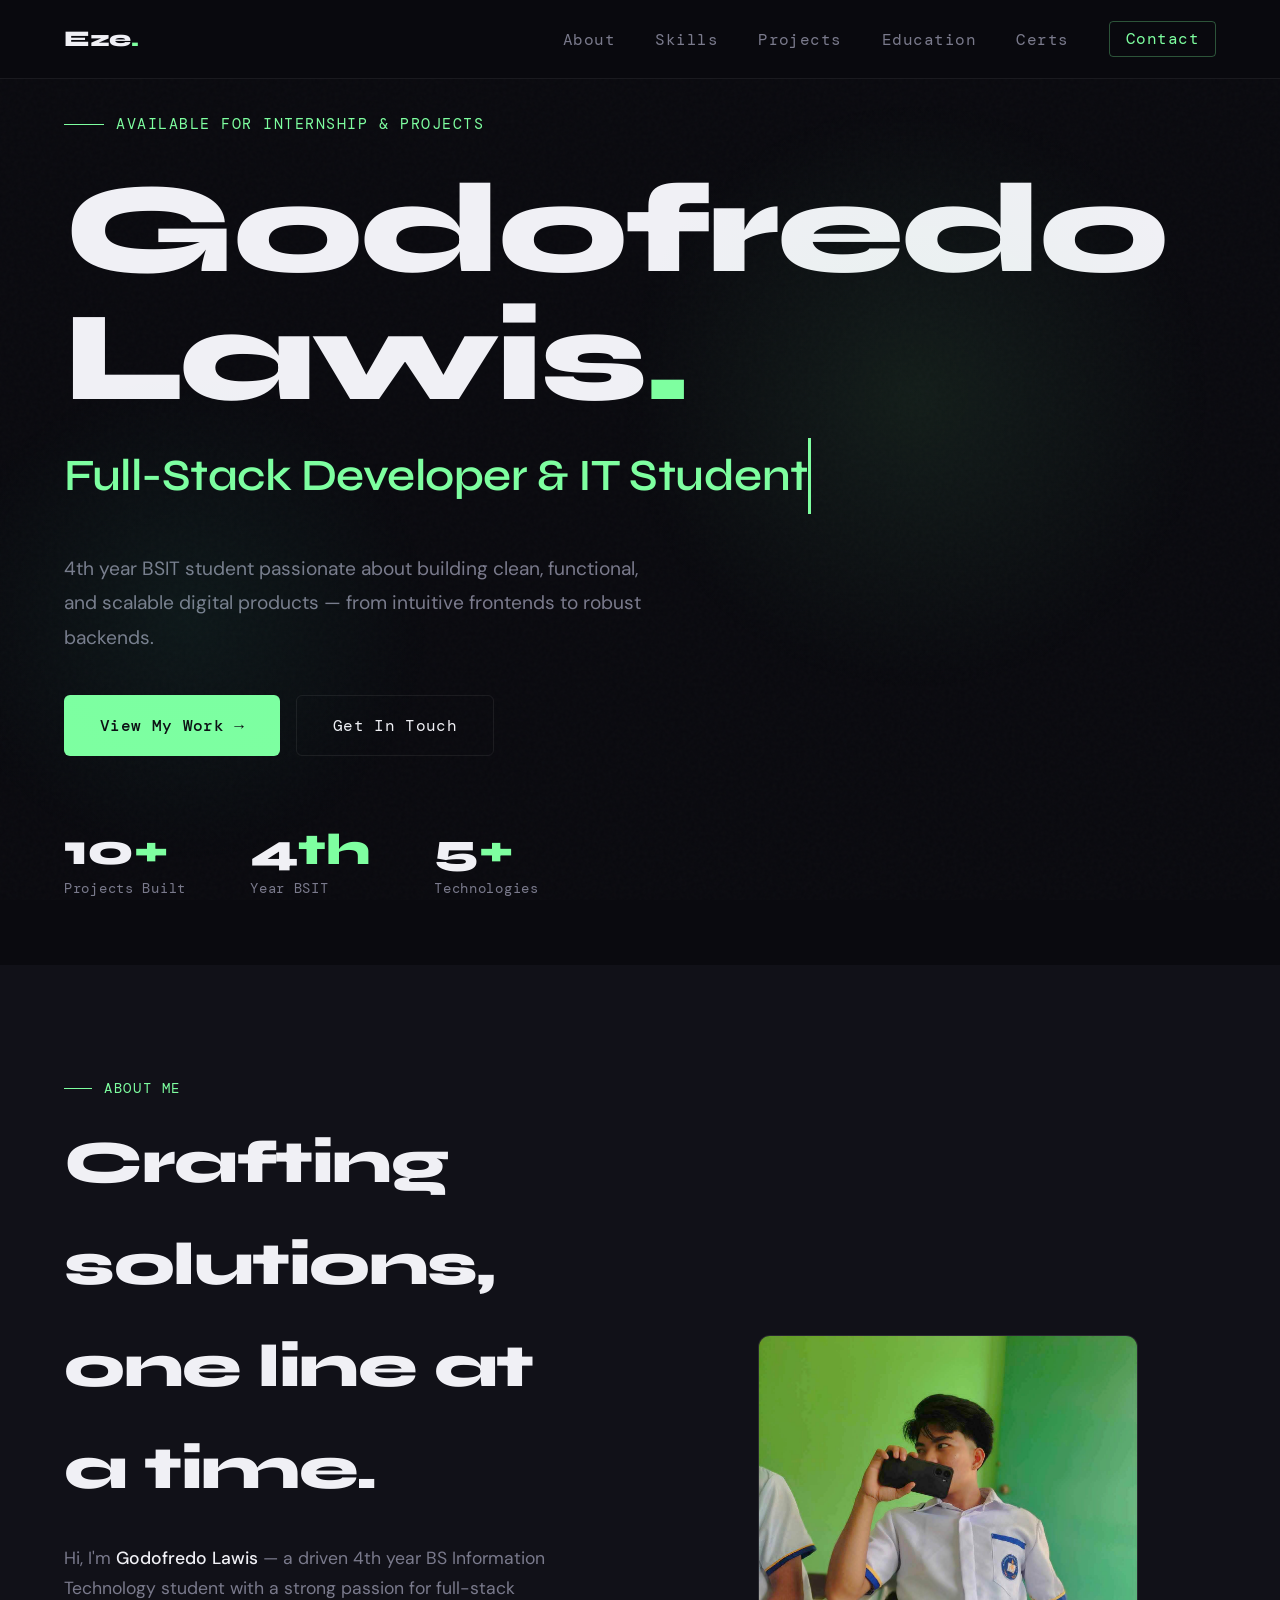
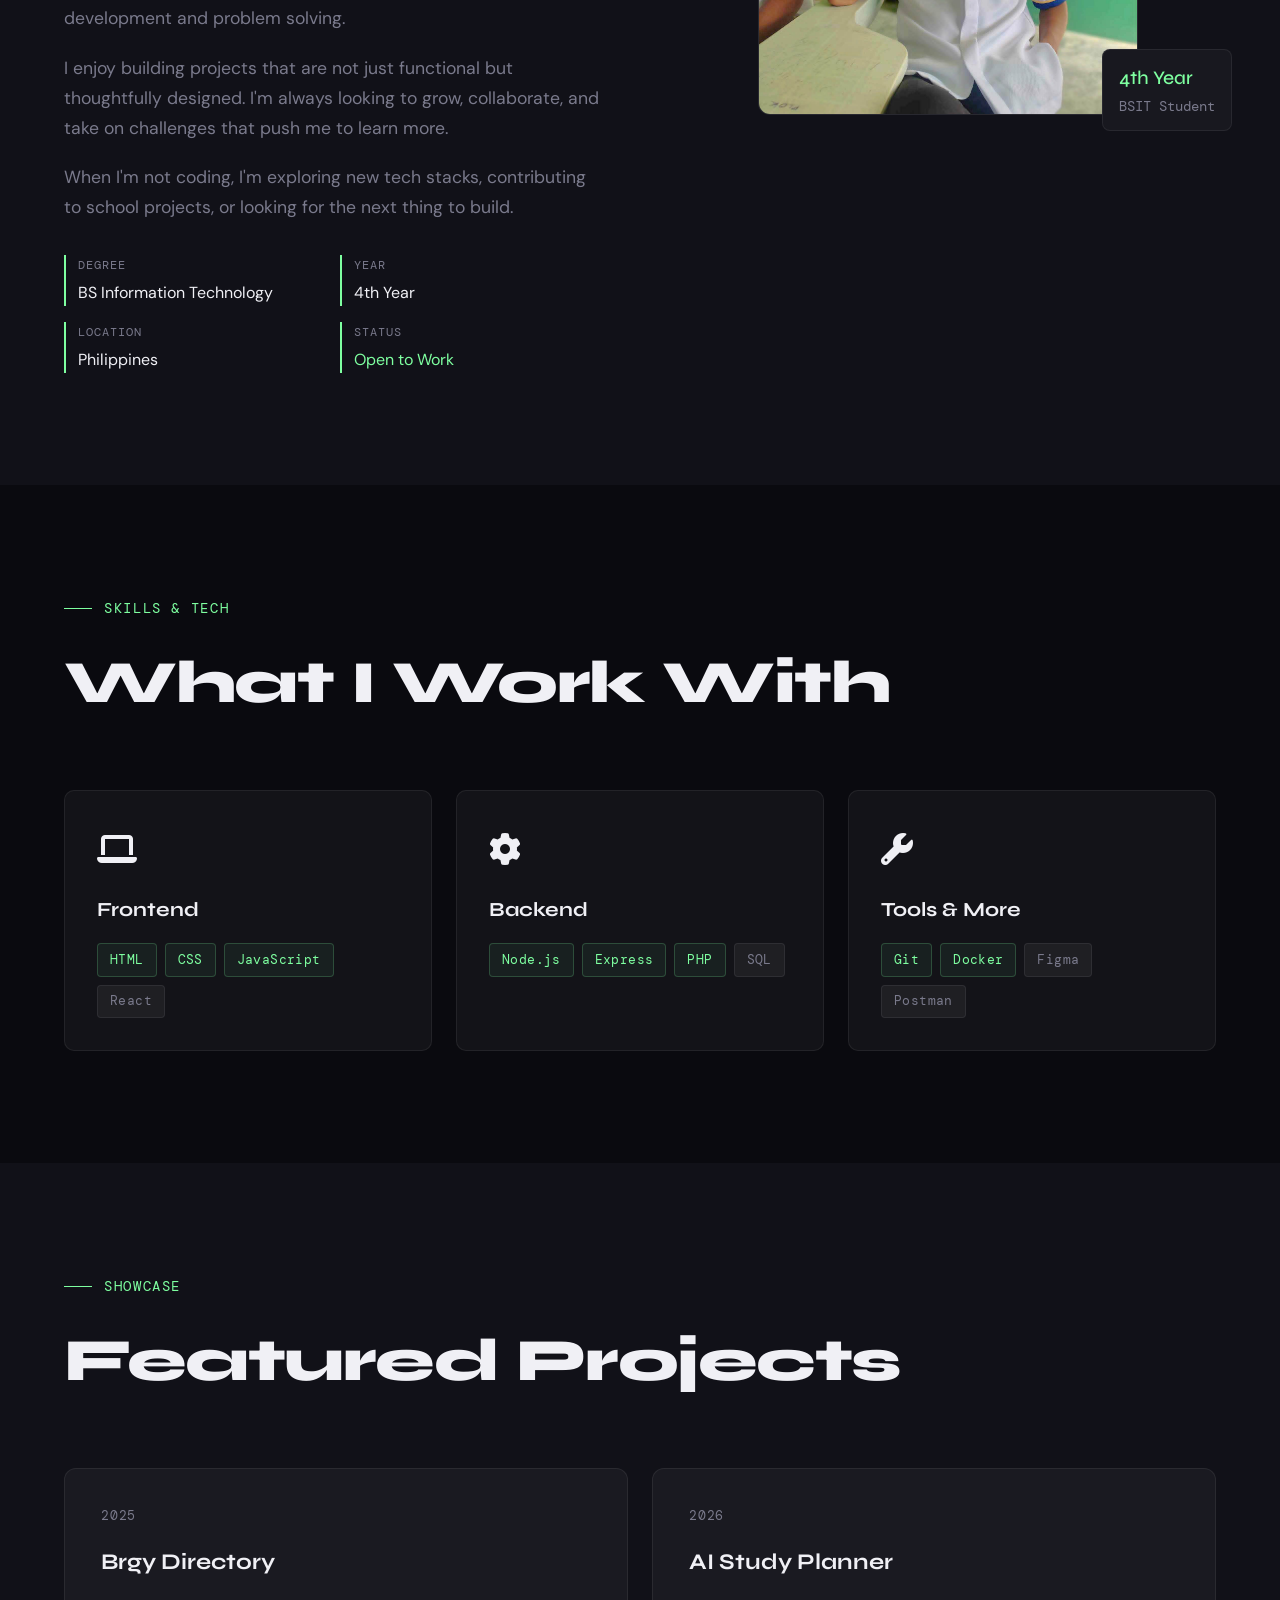
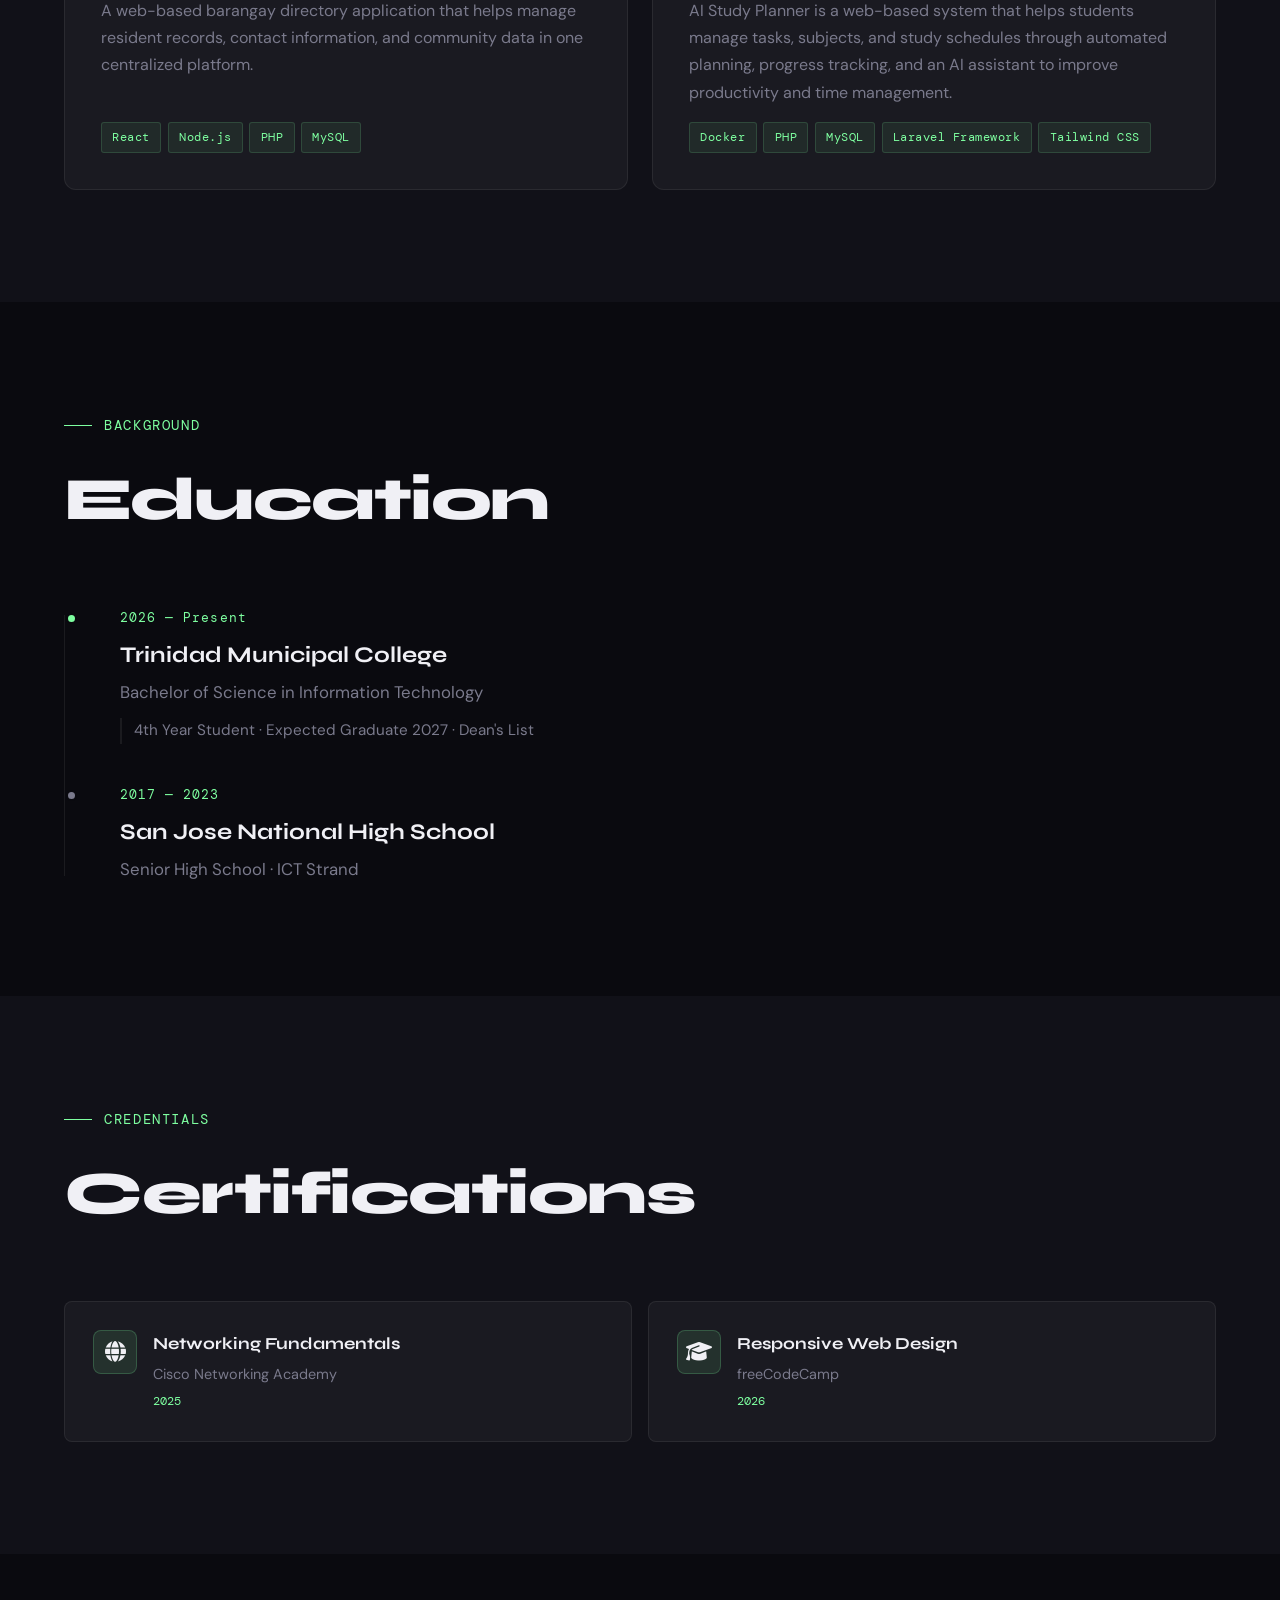
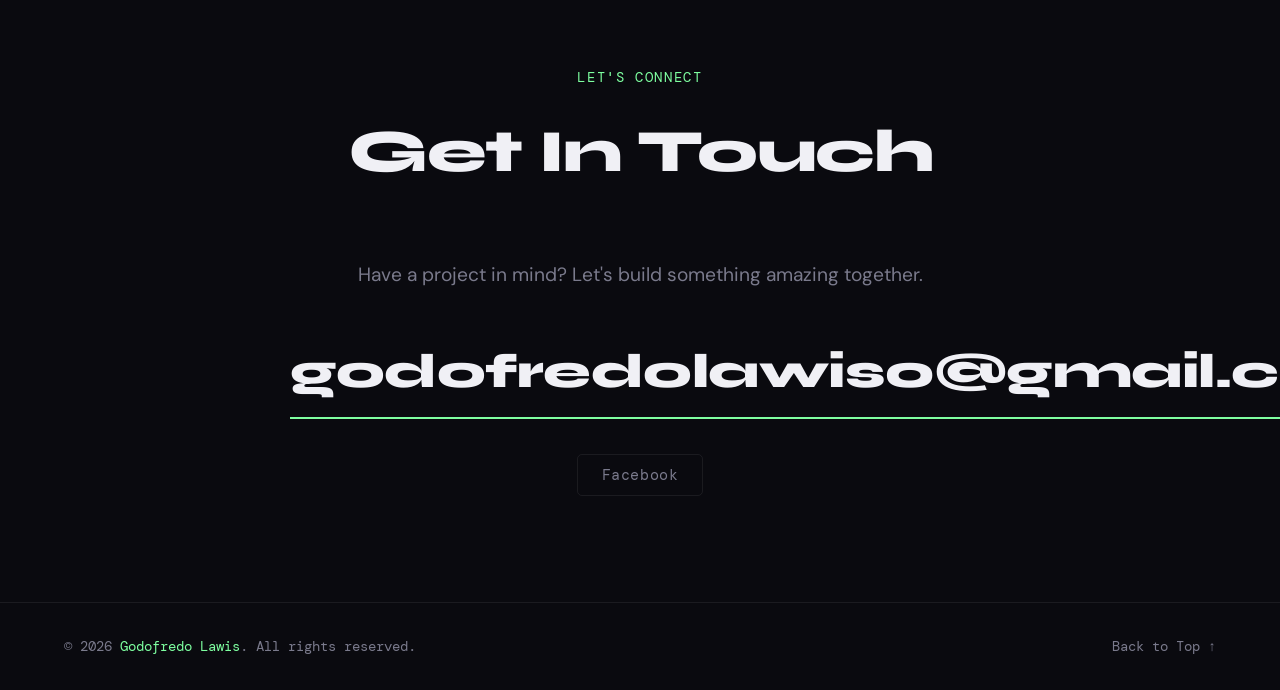
==== commit 45cf6e09: "fixed something" ====
--- a/index.html
+++ b/index.html
@@ -186,6 +186,7 @@
             <div class="project-stack">
               <span class="stack-tag">React</span>
               <span class="stack-tag">Node.js</span>
+              <span class="stack-tag">PHP</span>
               <span class="stack-tag">MySQL</span>
             </div>
           </div>
@@ -205,9 +206,11 @@
               time management.
             </div>
             <div class="project-stack">
-              <span class="stack-tag">JavaScript</span>
-              <span class="stack-tag">CSS</span>
-              <span class="stack-tag">API</span>
+              <span class="stack-tag">Docker</span>
+              <span class="stack-tag">PHP</span>
+              <span class="stack-tag">MySQL</span>
+              <span class="stack-tag">Laravel Framework</span>
+              <span class="stack-tag">Tailwind CSS</span>
             </div>
           </div>
         </div>
